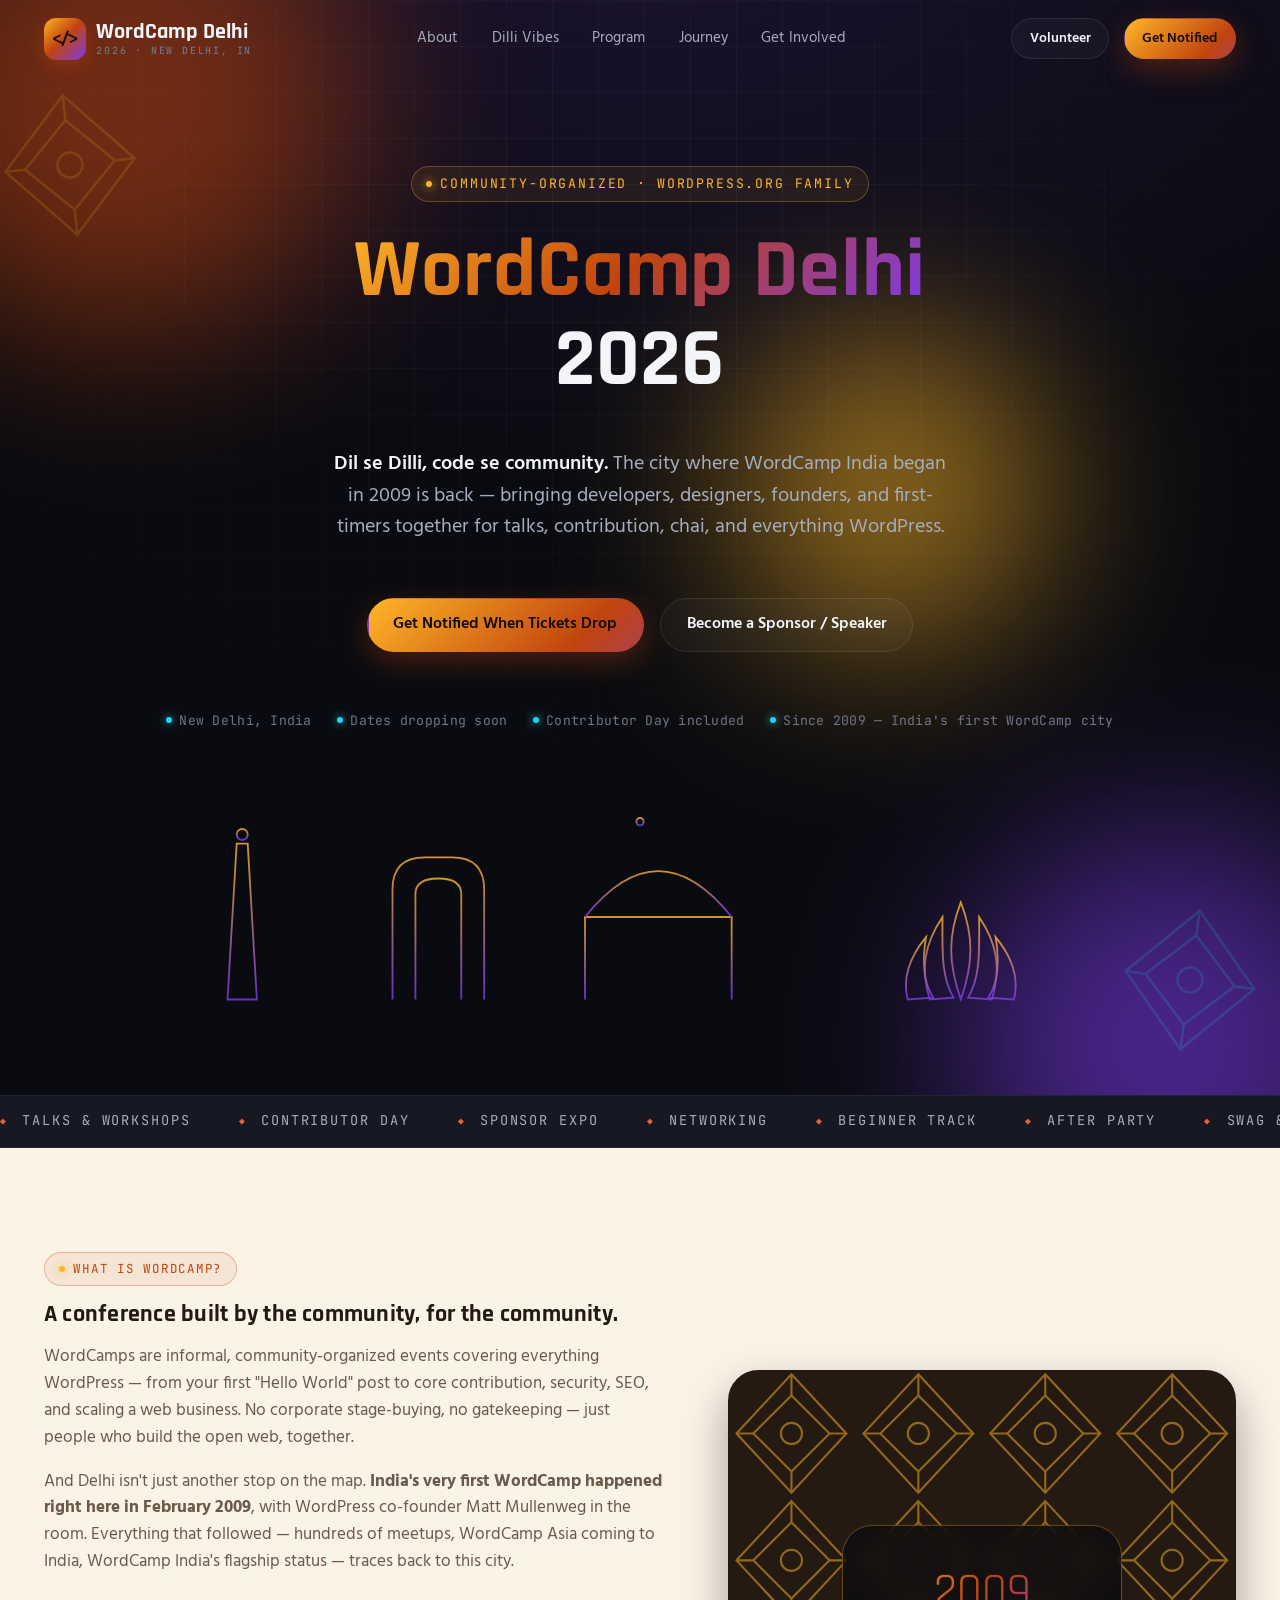
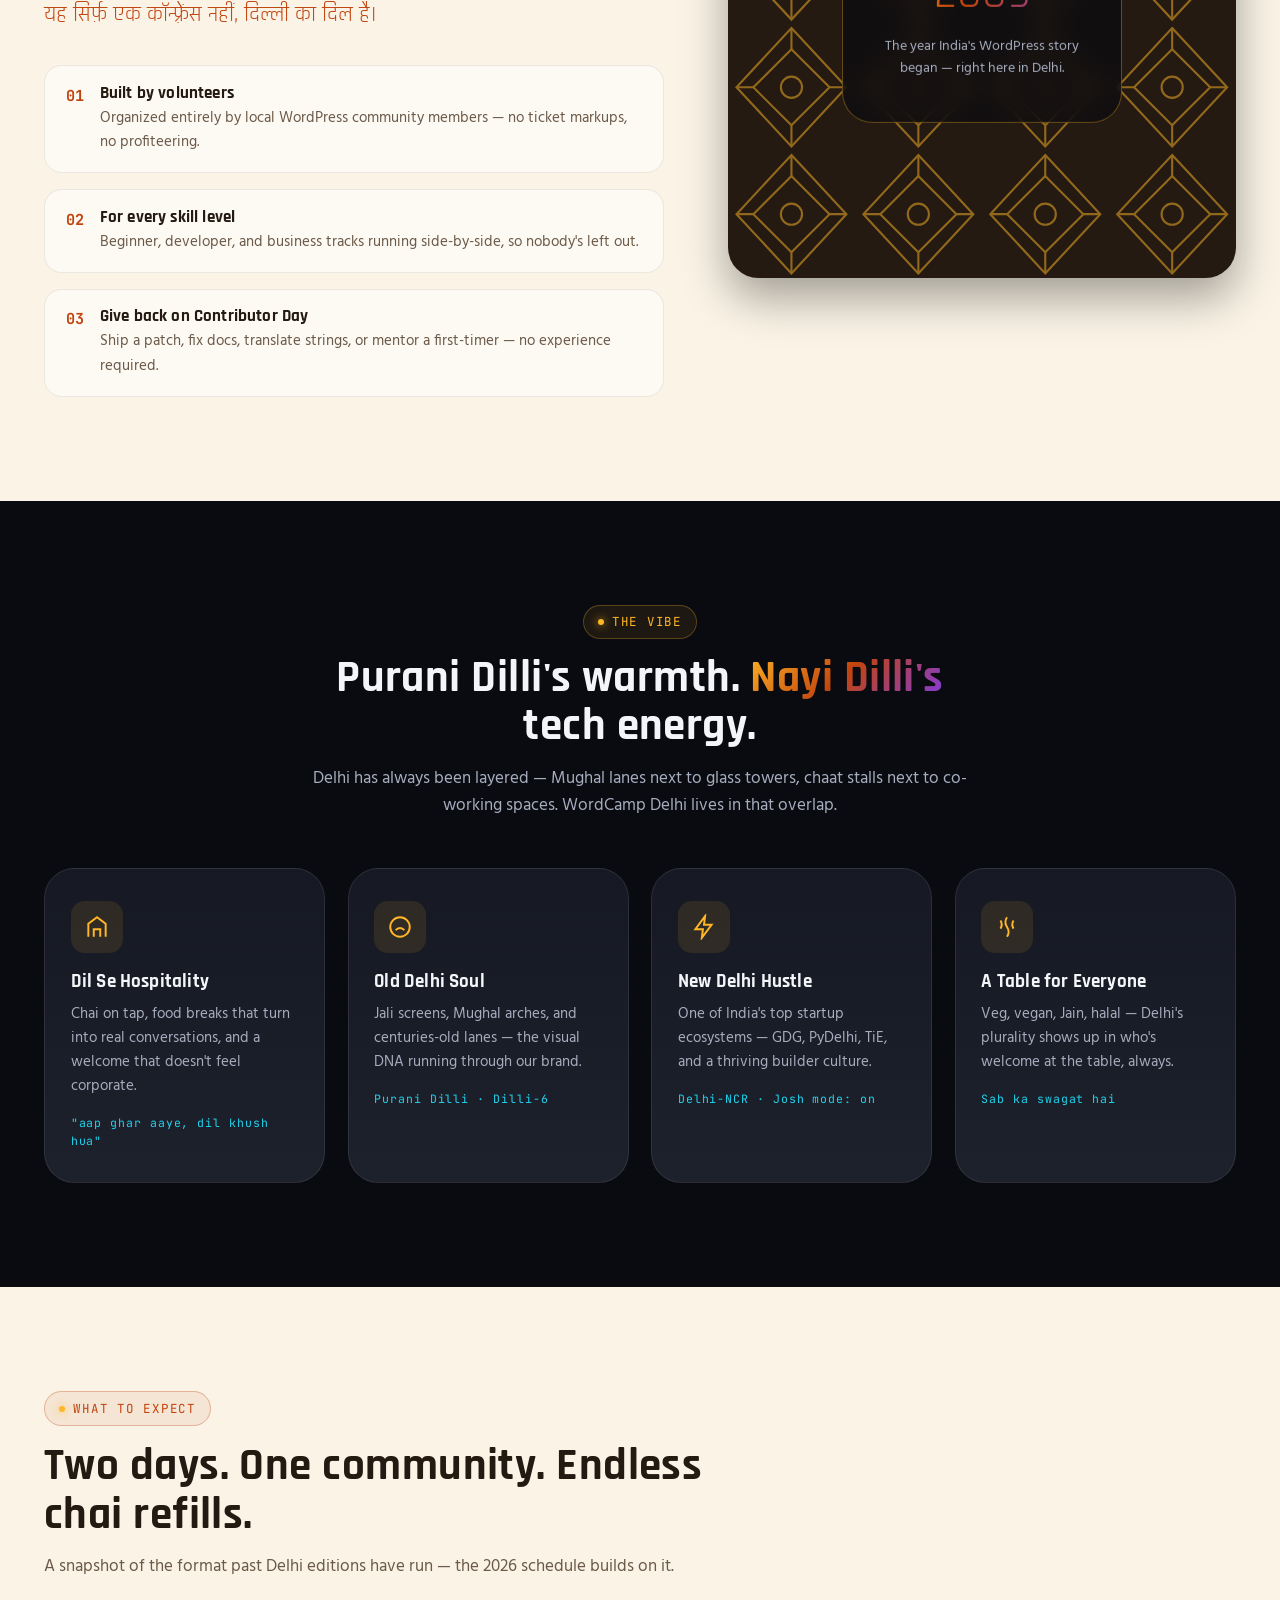
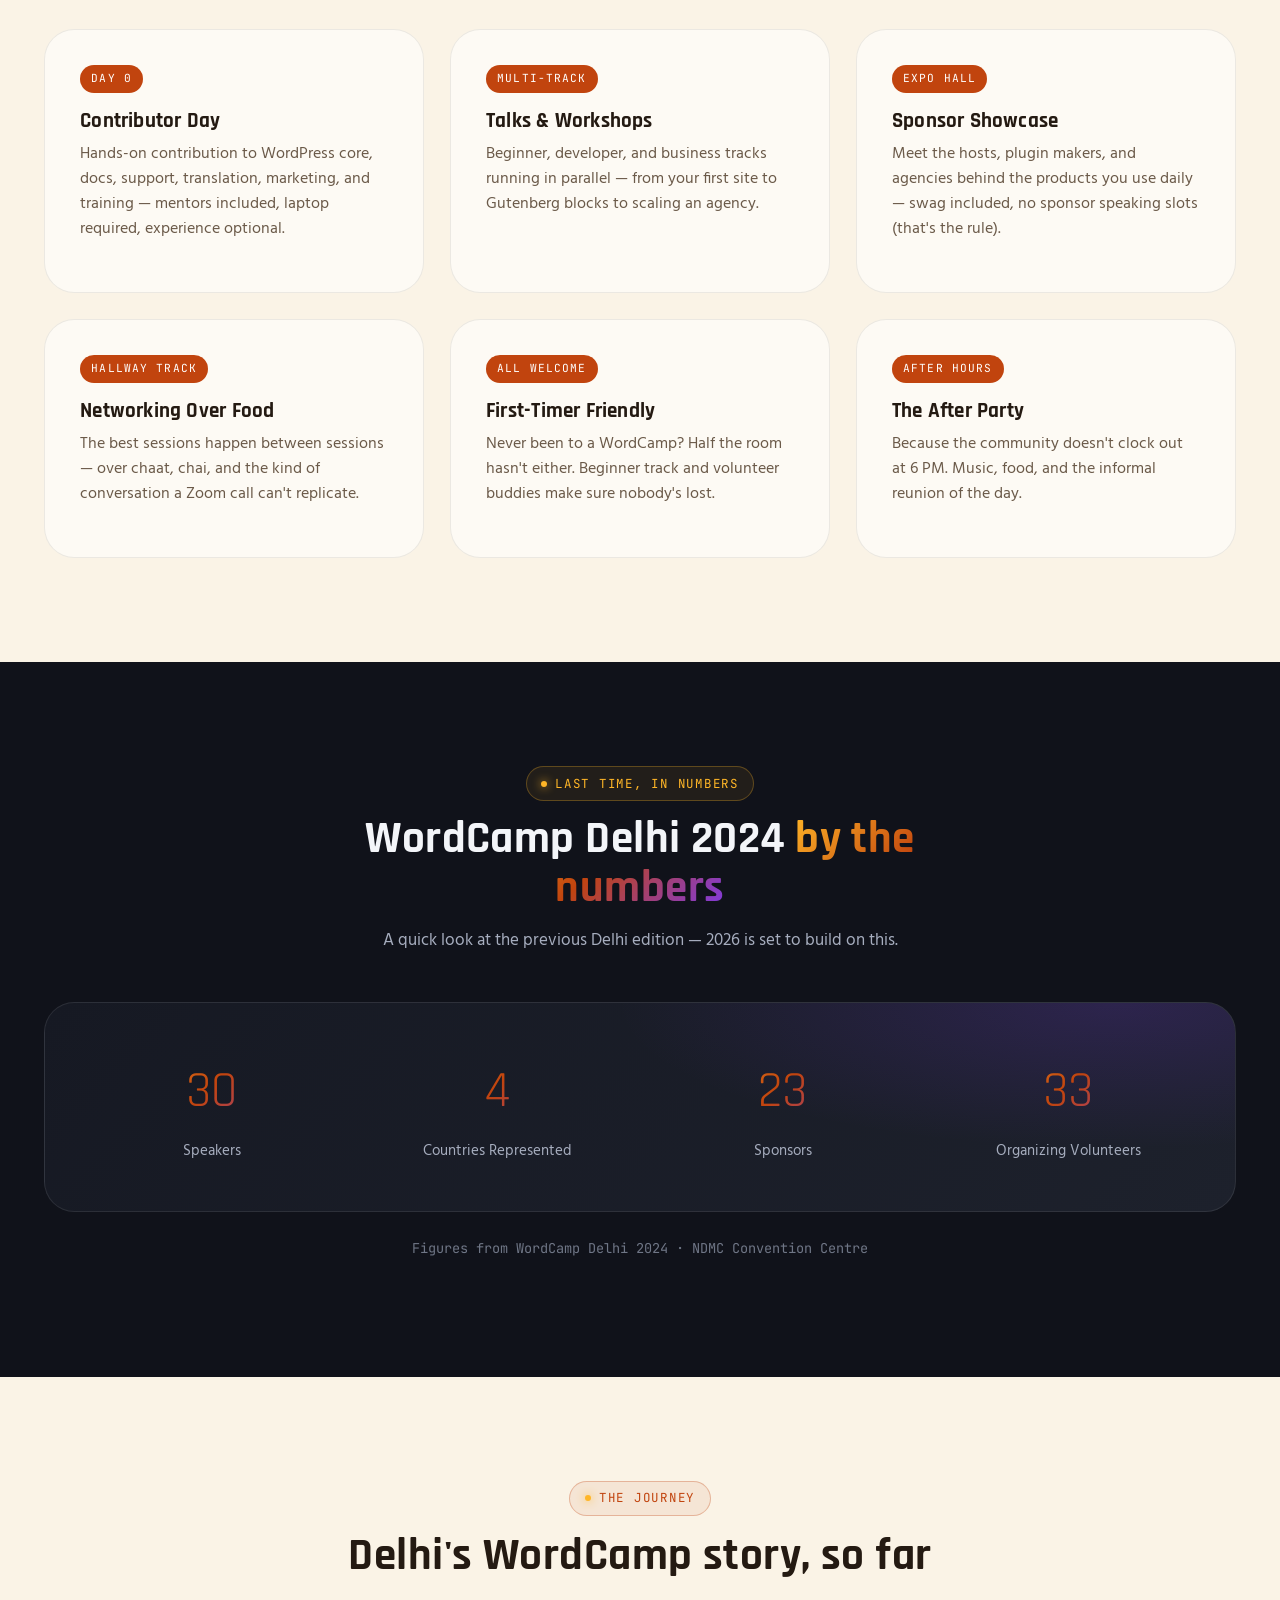
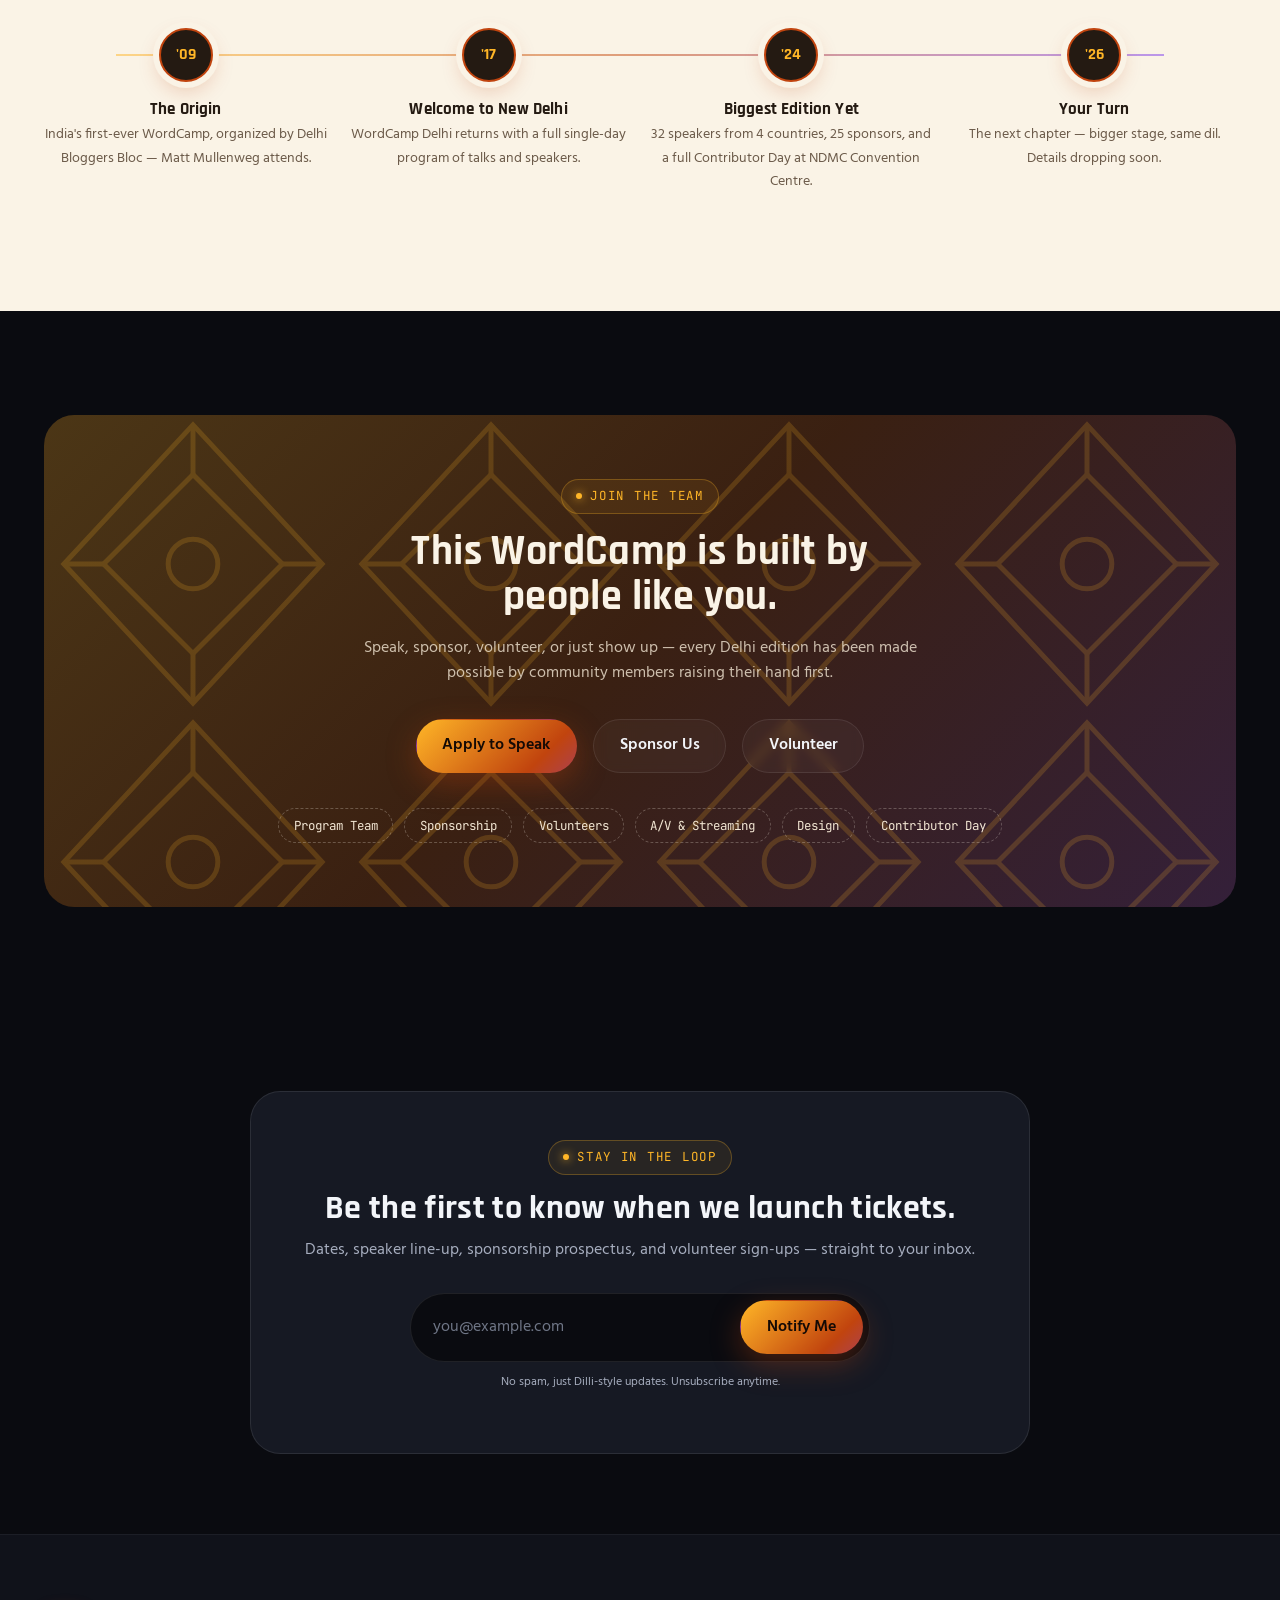
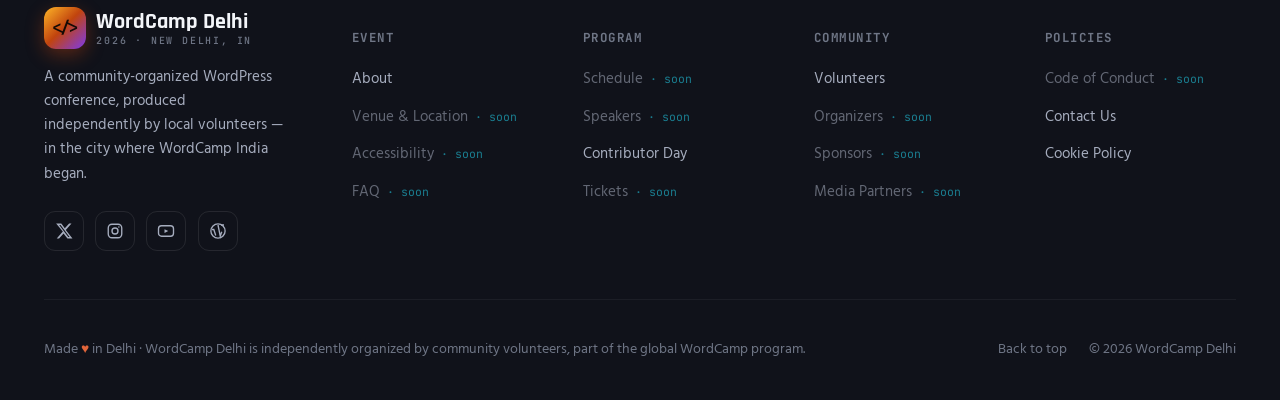
==== index.html @ ab60a404 "Add WordCamp Delhi 2026 homepage with header and footer Static HTML/CSS/JS landing page built on the" ====
<!doctype html>
<html lang="en">
<head>
<meta charset="UTF-8" />
<meta name="viewport" content="width=device-width, initial-scale=1.0" />
<title>WordCamp Delhi 2026 — Where Dilli Meets WordPress</title>
<meta name="description" content="WordCamp Delhi 2026 — a community-organized WordPress conference in the city that started it all for India, back in 2009. Talks, Contributor Day, sponsor expo, and pure Dilli hospitality." />
<meta name="theme-color" content="#0a0b10" />

<!-- Favicon: simple inline mark, no external file needed -->
<link rel="icon" href="data:image/svg+xml,%3Csvg xmlns='http://www.w3.org/2000/svg' viewBox='0 0 64 64'%3E%3Cdefs%3E%3ClinearGradient id='g' x1='0' y1='0' x2='1' y2='1'%3E%3Cstop offset='0' stop-color='%23ffb627'/%3E%3Cstop offset='.5' stop-color='%23c1440e'/%3E%3Cstop offset='1' stop-color='%237c3aed'/%3E%3C/linearGradient%3E%3C/defs%3E%3Crect width='64' height='64' rx='16' fill='%230a0b10'/%3E%3Ctext x='32' y='42' font-family='monospace' font-size='28' font-weight='700' text-anchor='middle' fill='url(%23g)'%3E%3C/%3E%3C/text%3E%3C/svg%3E" />

<!-- Google Fonts stand-ins: see assets/css/style.css header comment for how
     to swap in the licensed Epic Pro / Gudlak files when available. -->
<link rel="preconnect" href="https://fonts.googleapis.com" />
<link rel="preconnect" href="https://fonts.gstatic.com" crossorigin />
<link href="https://fonts.googleapis.com/css2?family=Rajdhani:wght@500;600;700&family=Hind:wght@400;500;600;700&family=JetBrains+Mono:wght@400;500;600;700&display=swap" rel="stylesheet" />

<link rel="stylesheet" href="assets/css/style.css" />
</head>
<body>

<!-- ================= Reusable SVG symbols (jali lattice motif) ================= -->
<svg width="0" height="0" style="position:absolute" aria-hidden="true">
  <defs>
    <symbol id="jali-motif" viewBox="0 0 120 120">
      <g fill="none" stroke="currentColor" stroke-width="2">
        <path d="M60 4 L112 60 L60 116 L8 60 Z" />
        <path d="M60 24 L96 60 L60 96 L24 60 Z" />
        <circle cx="60" cy="60" r="10" />
        <path d="M60 4 V24 M60 96 V116 M8 60 H24 M96 60 H112" />
      </g>
    </symbol>
  </defs>
</svg>

<!-- =============================== HEADER =============================== -->
<header class="site-header" id="siteHeader">
  <div class="container">
    <a href="#home" class="brand">
      <span class="mark">&lt;/&gt;</span>
      <span class="word">WordCamp Delhi<small>2026 · NEW DELHI, IN</small></span>
    </a>

    <nav class="main-nav" aria-label="Primary">
      <a href="#about">About</a>
      <a href="#vibes">Dilli Vibes</a>
      <a href="#highlights">Program</a>
      <a href="#journey">Journey</a>
      <a href="#join">Get Involved</a>
    </nav>

    <div class="header-actions">
      <a href="#join" class="btn btn-ghost btn-sm">Volunteer</a>
      <a href="#newsletter" class="btn btn-primary btn-sm">Get Notified</a>
      <button class="nav-toggle" id="navToggle" aria-label="Toggle menu" aria-expanded="false">
        <span></span><span></span><span></span>
      </button>
    </div>
  </div>
</header>

<!-- ============================ MOBILE NAV OVERLAY ======================== -->
<div class="mobile-nav" id="mobileNav">
  <a href="#about">About</a>
  <a href="#vibes">Dilli Vibes</a>
  <a href="#highlights">Program</a>
  <a href="#journey">Journey</a>
  <a href="#join">Get Involved</a>
  <a href="#newsletter" class="btn btn-primary">Get Notified</a>
</div>

<main>
  <!-- ================================ HERO ================================= -->
  <section class="hero" id="home">
    <div class="hero-bg">
      <span class="blob blob-1"></span>
      <span class="blob blob-2"></span>
      <span class="blob blob-3"></span>
    </div>
    <div class="hero-grid"></div>
    <svg class="hero-jali left"><use href="#jali-motif" /></svg>
    <svg class="hero-jali right"><use href="#jali-motif" /></svg>

    <div class="container hero-inner">
      <span class="eyebrow" data-reveal>Community-Organized · WordPress.org Family</span>

      <h1 data-reveal data-reveal-delay="1">
        <span class="text-gradient">WordCamp Delhi</span>
        <span class="line2">2026</span>
      </h1>

      <p class="hero-sub" data-reveal data-reveal-delay="2">
        <strong>Dil se Dilli, code se community.</strong> The city where WordCamp India began in 2009
        is back — bringing developers, designers, founders, and first-timers together for talks,
        contribution, chai, and everything WordPress.
      </p>

      <div class="hero-actions" data-reveal data-reveal-delay="3">
        <a href="#newsletter" class="btn btn-primary">Get Notified When Tickets Drop</a>
        <a href="#join" class="btn btn-ghost">Become a Sponsor / Speaker</a>
      </div>

      <div class="hero-meta" data-reveal data-reveal-delay="4">
        <span><i class="dot"></i> New Delhi, India</span>
        <span><i class="dot"></i> Dates dropping soon</span>
        <span><i class="dot"></i> Contributor Day included</span>
        <span><i class="dot"></i> Since 2009 — India's first WordCamp city</span>
      </div>

      <!-- Stylised Delhi skyline: Qutub Minar, India Gate, a central dome, Lotus Temple -->
      <svg class="skyline" viewBox="0 0 1200 220" fill="none" xmlns="http://www.w3.org/2000/svg" aria-hidden="true">
        <defs>
          <linearGradient id="skylineFade" x1="0" y1="0" x2="0" y2="1">
            <stop offset="0" stop-color="#ffb627" stop-opacity="0.9" />
            <stop offset="1" stop-color="#7c3aed" stop-opacity="0.9" />
          </linearGradient>
        </defs>
        <!-- ground line -->
        <line x1="0" y1="210" x2="1200" y2="210" stroke="url(#skylineFade)" stroke-opacity="0.25" stroke-width="1" />

        <!-- Qutub Minar (tapered tower) -->
        <g stroke="url(#skylineFade)" stroke-width="2" fill="none">
          <path d="M150 210 L160 40 L172 40 L182 210 Z" />
          <line x1="153" y1="170" x2="179" y2="170" />
          <line x1="155" y1="130" x2="177" y2="130" />
          <line x1="157" y1="90" x2="175" y2="90" />
          <circle cx="166" cy="30" r="6" />
        </g>

        <!-- India Gate style arch -->
        <g stroke="url(#skylineFade)" stroke-width="2" fill="none">
          <path d="M330 210 V90 Q330 55 365 55 H395 Q430 55 430 90 V210" />
          <path d="M355 210 V95 Q355 78 380 78 Q405 78 405 95 V210" />
          <line x1="330" y1="70" x2="430" y2="70" />
        </g>

        <!-- Central dome (Rashtrapati Bhavan-esque) -->
        <g stroke="url(#skylineFade)" stroke-width="2" fill="none">
          <path d="M540 210 V120 H700 V210" />
          <path d="M540 120 Q620 20 700 120" />
          <line x1="600" y1="45" x2="600" y2="20" />
          <circle cx="600" cy="16" r="4" />
          <line x1="540" y1="150" x2="700" y2="150" />
        </g>

        <!-- Lotus Temple (petal cluster) -->
        <g stroke="url(#skylineFade)" stroke-width="2" fill="none" transform="translate(950,150)">
          <path d="M0 60 C -14 20 -14 -10 0 -46 C 14 -10 14 20 0 60 Z" />
          <path d="M-34 60 C -44 26 -40 0 -20 -30 C -20 4 -22 34 -8 58 Z" />
          <path d="M34 60 C 44 26 40 0 20 -30 C 20 4 22 34 8 58 Z" />
          <path d="M-58 60 C -64 36 -56 14 -38 -8 C -42 16 -42 40 -30 58 Z" />
          <path d="M58 60 C 64 36 56 14 38 -8 C 42 16 42 40 30 58 Z" />
          <line x1="-70" y1="60" x2="70" y2="60" />
        </g>
      </svg>
    </div>
  </section>

  <!-- ============================= MARQUEE STRIP ============================ -->
  <div class="marquee-strip" aria-hidden="true">
    <div class="marquee-track">
      <span>Talks &amp; Workshops</span><span>Contributor Day</span><span>Sponsor Expo</span><span>Networking</span>
      <span>Beginner Track</span><span>After Party</span><span>Swag &amp; Chai</span><span>Gutenberg Deep-Dives</span>
      <span>Talks &amp; Workshops</span><span>Contributor Day</span><span>Sponsor Expo</span><span>Networking</span>
      <span>Beginner Track</span><span>After Party</span><span>Swag &amp; Chai</span><span>Gutenberg Deep-Dives</span>
    </div>
  </div>

  <!-- ================================ ABOUT ================================= -->
  <section class="on-cream" id="about">
    <div class="container about-grid">
      <div class="about-copy" data-reveal>
        <span class="eyebrow" style="color:#c1440e;border-color:rgba(193,68,14,.3);background:rgba(193,68,14,.08)">What is WordCamp?</span>
        <h2 style="margin-top:1rem">A conference built by the community, for the community.</h2>
        <p>WordCamps are informal, community-organized events covering everything WordPress —
          from your first "Hello World" post to core contribution, security, SEO, and scaling a
          web business. No corporate stage-buying, no gatekeeping — just people who build the
          open web, together.</p>
        <p>And Delhi isn't just another stop on the map. <strong>India's very first WordCamp
          happened right here in February 2009</strong>, with WordPress co-founder Matt Mullenweg
          in the room. Everything that followed — hundreds of meetups, WordCamp Asia coming to
          India, WordCamp India's flagship status — traces back to this city.</p>
        <p class="tagline-hi">यह सिर्फ़ एक कॉन्फ़्रेंस नहीं, दिल्ली का दिल है।</p>

        <div class="about-points">
          <div class="about-point">
            <span class="num">01</span>
            <div><h4>Built by volunteers</h4><p>Organized entirely by local WordPress community members — no ticket markups, no profiteering.</p></div>
          </div>
          <div class="about-point">
            <span class="num">02</span>
            <div><h4>For every skill level</h4><p>Beginner, developer, and business tracks running side-by-side, so nobody's left out.</p></div>
          </div>
          <div class="about-point">
            <span class="num">03</span>
            <div><h4>Give back on Contributor Day</h4><p>Ship a patch, fix docs, translate strings, or mentor a first-timer — no experience required.</p></div>
          </div>
        </div>
      </div>

      <div class="about-visual" data-reveal data-reveal-delay="2">
        <svg class="jali-pattern" viewBox="0 0 480 480" preserveAspectRatio="xMidYMid slice">
          <use href="#jali-motif" x="0" y="0" width="120" height="120" />
          <use href="#jali-motif" x="120" y="0" width="120" height="120" />
          <use href="#jali-motif" x="240" y="0" width="120" height="120" />
          <use href="#jali-motif" x="360" y="0" width="120" height="120" />
          <use href="#jali-motif" x="0" y="120" width="120" height="120" />
          <use href="#jali-motif" x="120" y="120" width="120" height="120" />
          <use href="#jali-motif" x="240" y="120" width="120" height="120" />
          <use href="#jali-motif" x="360" y="120" width="120" height="120" />
          <use href="#jali-motif" x="0" y="240" width="120" height="120" />
          <use href="#jali-motif" x="120" y="240" width="120" height="120" />
          <use href="#jali-motif" x="240" y="240" width="120" height="120" />
          <use href="#jali-motif" x="360" y="240" width="120" height="120" />
          <use href="#jali-motif" x="0" y="360" width="120" height="120" />
          <use href="#jali-motif" x="120" y="360" width="120" height="120" />
          <use href="#jali-motif" x="240" y="360" width="120" height="120" />
          <use href="#jali-motif" x="360" y="360" width="120" height="120" />
        </svg>
        <div class="badge-float">
          <div class="yr">2009</div>
          <p>The year India's WordPress story began — right here in Delhi.</p>
        </div>
      </div>
    </div>
  </section>

  <!-- =========================== DELHI VIBES SECTION ========================= -->
  <section id="vibes">
    <div class="container">
      <div class="section-head center" data-reveal>
        <span class="eyebrow">The Vibe</span>
        <h2>Purani Dilli's warmth. <span class="text-gradient">Nayi Dilli's</span> tech energy.</h2>
        <p>Delhi has always been layered — Mughal lanes next to glass towers, chaat stalls next to
          co-working spaces. WordCamp Delhi lives in that overlap.</p>
      </div>

      <div class="vibes-grid">
        <div class="vibe-card" data-reveal>
          <div class="vibe-icon">
            <svg width="26" height="26" viewBox="0 0 24 24" fill="none" stroke="currentColor" stroke-width="1.8"><path d="M4 21V9l8-6 8 6v12" /><path d="M9 21v-7h6v7" /></svg>
          </div>
          <h3>Dil Se Hospitality</h3>
          <p>Chai on tap, food breaks that turn into real conversations, and a welcome that doesn't feel corporate.</p>
          <span class="hi">"aap ghar aaye, dil khush hua"</span>
        </div>
        <div class="vibe-card" data-reveal data-reveal-delay="1">
          <div class="vibe-icon">
            <svg width="26" height="26" viewBox="0 0 24 24" fill="none" stroke="currentColor" stroke-width="1.8"><circle cx="12" cy="12" r="9" /><path d="M8 15s1.5-2 4-2 4 2 4 2M9 9h.01M15 9h.01" /></svg>
          </div>
          <h3>Old Delhi Soul</h3>
          <p>Jali screens, Mughal arches, and centuries-old lanes — the visual DNA running through our brand.</p>
          <span class="hi">Purani Dilli · Dilli-6</span>
        </div>
        <div class="vibe-card" data-reveal data-reveal-delay="2">
          <div class="vibe-icon">
            <svg width="26" height="26" viewBox="0 0 24 24" fill="none" stroke="currentColor" stroke-width="1.8"><path d="M13 2 4 14h7l-1 8 9-12h-7l1-8Z" /></svg>
          </div>
          <h3>New Delhi Hustle</h3>
          <p>One of India's top startup ecosystems — GDG, PyDelhi, TiE, and a thriving builder culture.</p>
          <span class="hi">Delhi-NCR · Josh mode: on</span>
        </div>
        <div class="vibe-card" data-reveal data-reveal-delay="3">
          <div class="vibe-icon">
            <svg width="26" height="26" viewBox="0 0 24 24" fill="none" stroke="currentColor" stroke-width="1.8"><path d="M12 3c-2 3-2 6 0 9s2 6 0 9M6 6c1.5 2.5 1.5 5 0 7.5M18 6c-1.5 2.5-1.5 5 0 7.5" /></svg>
          </div>
          <h3>A Table for Everyone</h3>
          <p>Veg, vegan, Jain, halal — Delhi's plurality shows up in who's welcome at the table, always.</p>
          <span class="hi">Sab ka swagat hai</span>
        </div>
      </div>
    </div>
  </section>

  <!-- ============================== PROGRAM/HIGHLIGHTS ======================== -->
  <section class="on-cream" id="highlights">
    <div class="container">
      <div class="section-head" data-reveal>
        <span class="eyebrow" style="color:#c1440e;border-color:rgba(193,68,14,.3);background:rgba(193,68,14,.08)">What to Expect</span>
        <h2 style="margin-top:1rem">Two days. One community. Endless chai refills.</h2>
        <p>A snapshot of the format past Delhi editions have run — the 2026 schedule builds on it.</p>
      </div>

      <div class="highlights-grid">
        <div class="highlight-card" data-reveal>
          <span class="tag">Day 0</span>
          <h3>Contributor Day</h3>
          <p>Hands-on contribution to WordPress core, docs, support, translation, marketing, and training — mentors included, laptop required, experience optional.</p>
        </div>
        <div class="highlight-card" data-reveal data-reveal-delay="1">
          <span class="tag">Multi-track</span>
          <h3>Talks &amp; Workshops</h3>
          <p>Beginner, developer, and business tracks running in parallel — from your first site to Gutenberg blocks to scaling an agency.</p>
        </div>
        <div class="highlight-card" data-reveal data-reveal-delay="2">
          <span class="tag">Expo Hall</span>
          <h3>Sponsor Showcase</h3>
          <p>Meet the hosts, plugin makers, and agencies behind the products you use daily — swag included, no sponsor speaking slots (that's the rule).</p>
        </div>
        <div class="highlight-card" data-reveal>
          <span class="tag">Hallway Track</span>
          <h3>Networking Over Food</h3>
          <p>The best sessions happen between sessions — over chaat, chai, and the kind of conversation a Zoom call can't replicate.</p>
        </div>
        <div class="highlight-card" data-reveal data-reveal-delay="1">
          <span class="tag">All Welcome</span>
          <h3>First-Timer Friendly</h3>
          <p>Never been to a WordCamp? Half the room hasn't either. Beginner track and volunteer buddies make sure nobody's lost.</p>
        </div>
        <div class="highlight-card" data-reveal data-reveal-delay="2">
          <span class="tag">After Hours</span>
          <h3>The After Party</h3>
          <p>Because the community doesn't clock out at 6 PM. Music, food, and the informal reunion of the day.</p>
        </div>
      </div>
    </div>
  </section>

  <!-- ================================= STATS ================================ -->
  <section class="on-surface">
    <div class="container">
      <div class="section-head center" data-reveal>
        <span class="eyebrow">Last Time, In Numbers</span>
        <h2>WordCamp Delhi 2024 <span class="text-gradient">by the numbers</span></h2>
        <p>A quick look at the previous Delhi edition — 2026 is set to build on this.</p>
      </div>

      <div class="stats-panel" data-reveal>
        <div class="stat"><div class="num" data-count="32">0</div><div class="label">Speakers</div></div>
        <div class="stat"><div class="num" data-count="4">0</div><div class="label">Countries Represented</div></div>
        <div class="stat"><div class="num" data-count="25">0</div><div class="label">Sponsors</div></div>
        <div class="stat"><div class="num" data-count="35">0</div><div class="label">Organizing Volunteers</div></div>
      </div>
      <p class="stats-note">Figures from WordCamp Delhi 2024 · NDMC Convention Centre</p>
    </div>
  </section>

  <!-- ================================ TIMELINE =============================== -->
  <section class="on-cream" id="journey">
    <div class="container">
      <div class="section-head center" data-reveal>
        <span class="eyebrow" style="color:#c1440e;border-color:rgba(193,68,14,.3);background:rgba(193,68,14,.08)">The Journey</span>
        <h2 style="margin-top:1rem">Delhi's WordCamp story, so far</h2>
      </div>

      <div class="timeline">
        <div class="timeline-item" data-reveal>
          <div class="timeline-dot">'09</div>
          <h4>The Origin</h4>
          <p>India's first-ever WordCamp, organized by Delhi Bloggers Bloc — Matt Mullenweg attends.</p>
        </div>
        <div class="timeline-item" data-reveal data-reveal-delay="1">
          <div class="timeline-dot">'17</div>
          <h4>Welcome to New Delhi</h4>
          <p>WordCamp Delhi returns with a full single-day program of talks and speakers.</p>
        </div>
        <div class="timeline-item" data-reveal data-reveal-delay="2">
          <div class="timeline-dot">'24</div>
          <h4>Biggest Edition Yet</h4>
          <p>32 speakers from 4 countries, 25 sponsors, and a full Contributor Day at NDMC Convention Centre.</p>
        </div>
        <div class="timeline-item" data-reveal data-reveal-delay="3">
          <div class="timeline-dot">'26</div>
          <h4>Your Turn</h4>
          <p>The next chapter — bigger stage, same dil. Details dropping soon.</p>
        </div>
      </div>
    </div>
  </section>

  <!-- ================================= JOIN CTA =============================== -->
  <section id="join">
    <div class="container">
      <div class="join-cta" data-reveal>
        <svg class="jali-pattern" viewBox="0 0 480 240" preserveAspectRatio="xMidYMid slice">
          <use href="#jali-motif" x="0" y="0" width="120" height="120" />
          <use href="#jali-motif" x="120" y="0" width="120" height="120" />
          <use href="#jali-motif" x="240" y="0" width="120" height="120" />
          <use href="#jali-motif" x="360" y="0" width="120" height="120" />
          <use href="#jali-motif" x="0" y="120" width="120" height="120" />
          <use href="#jali-motif" x="120" y="120" width="120" height="120" />
          <use href="#jali-motif" x="240" y="120" width="120" height="120" />
          <use href="#jali-motif" x="360" y="120" width="120" height="120" />
        </svg>
        <span class="eyebrow">Join the Team</span>
        <h2 style="margin-top:1rem">This WordCamp is built by people like you.</h2>
        <p>Speak, sponsor, volunteer, or just show up — every Delhi edition has been made possible
          by community members raising their hand first.</p>
        <div class="join-actions">
          <a href="#newsletter" class="btn btn-primary">Apply to Speak</a>
          <a href="#newsletter" class="btn btn-ghost">Sponsor Us</a>
          <a href="#newsletter" class="btn btn-ghost">Volunteer</a>
        </div>
        <div class="join-roles">
          <span>Program Team</span><span>Sponsorship</span><span>Volunteers</span><span>A/V &amp; Streaming</span><span>Design</span><span>Contributor Day</span>
        </div>
      </div>
    </div>
  </section>

  <!-- =============================== NEWSLETTER ================================ -->
  <section class="newsletter" id="newsletter">
    <div class="container">
      <div class="newsletter-box" data-reveal>
        <span class="eyebrow">Stay in the Loop</span>
        <h2 style="margin-top:1rem">Be the first to know when we launch tickets.</h2>
        <p>Dates, speaker line-up, sponsorship prospectus, and volunteer sign-ups — straight to your inbox.</p>
        <form class="newsletter-form" onsubmit="return false;">
          <input type="email" placeholder="you@example.com" required aria-label="Email address" />
          <button type="submit" class="btn btn-primary">Notify Me</button>
        </form>
        <p class="form-note">No spam, just Dilli-style updates. Unsubscribe anytime.</p>
      </div>
    </div>
  </section>
</main>

<!-- ================================ FOOTER =============================== -->
<footer class="site-footer">
  <div class="container">
    <div class="footer-top">
      <div class="footer-brand">
        <a href="#home" class="brand">
          <span class="mark">&lt;/&gt;</span>
          <span class="word">WordCamp Delhi<small>2026 · NEW DELHI, IN</small></span>
        </a>
        <p>A community-organized WordPress conference, produced independently by local volunteers — in the city where WordCamp India began.</p>
        <div class="footer-social" aria-label="Social links">
          <a href="#" aria-label="X / Twitter"><svg width="18" height="18" viewBox="0 0 24 24" fill="currentColor"><path d="M18.9 2H22l-7.6 8.7L23.3 22H16.6l-5.2-6.8L5.4 22H2.3l8.1-9.3L1.5 2h6.9l4.7 6.2L18.9 2Zm-1.2 18h1.7L7.4 3.9H5.6L17.7 20Z"/></svg></a>
          <a href="#" aria-label="Instagram"><svg width="18" height="18" viewBox="0 0 24 24" fill="none" stroke="currentColor" stroke-width="1.8"><rect x="3" y="3" width="18" height="18" rx="5" /><circle cx="12" cy="12" r="4" /><circle cx="17.2" cy="6.8" r="1" fill="currentColor" stroke="none" /></svg></a>
          <a href="#" aria-label="YouTube"><svg width="18" height="18" viewBox="0 0 24 24" fill="none" stroke="currentColor" stroke-width="1.8"><rect x="2" y="5" width="20" height="14" rx="4" /><path d="M10 9.5v5l5-2.5-5-2.5Z" fill="currentColor" stroke="none" /></svg></a>
          <a href="#" aria-label="WordPress.org profile"><svg width="18" height="18" viewBox="0 0 24 24" fill="none" stroke="currentColor" stroke-width="1.8"><circle cx="12" cy="12" r="9.5" /><path d="M4 10h2.4l2.6 8M12 4l3 15 2-6M16 4h4" /></svg></a>
        </div>
      </div>

      <div class="footer-col">
        <h5>Event</h5>
        <ul>
          <li><a href="#about">About</a></li>
          <li><a href="#" class="soon">Venue &amp; Location</a></li>
          <li><a href="#" class="soon">Accessibility</a></li>
          <li><a href="#" class="soon">FAQ</a></li>
        </ul>
      </div>

      <div class="footer-col">
        <h5>Program</h5>
        <ul>
          <li><a href="#" class="soon">Schedule</a></li>
          <li><a href="#" class="soon">Speakers</a></li>
          <li><a href="#highlights">Contributor Day</a></li>
          <li><a href="#" class="soon">Tickets</a></li>
        </ul>
      </div>

      <div class="footer-col">
        <h5>Community</h5>
        <ul>
          <li><a href="#join">Volunteers</a></li>
          <li><a href="#" class="soon">Organizers</a></li>
          <li><a href="#" class="soon">Sponsors</a></li>
          <li><a href="#" class="soon">Media Partners</a></li>
        </ul>
      </div>

      <div class="footer-col">
        <h5>Policies</h5>
        <ul>
          <li><a href="#" class="soon">Code of Conduct</a></li>
          <li><a href="#newsletter">Contact Us</a></li>
          <li><a href="https://wordpress.org/about/privacy/cookies/" target="_blank" rel="noopener">Cookie Policy</a></li>
        </ul>
      </div>
    </div>

    <div class="footer-bottom">
      <p>Made <span class="heart">♥</span> in Delhi · WordCamp Delhi is independently organized by community volunteers, part of the global WordCamp program.</p>
      <div class="footer-bottom-links">
        <a href="#home">Back to top</a>
        <span>© 2026 WordCamp Delhi</span>
      </div>
    </div>
  </div>
</footer>

<button class="back-to-top" id="backToTop" aria-label="Back to top">
  <svg width="18" height="18" viewBox="0 0 24 24" fill="none" stroke="currentColor" stroke-width="2"><path d="M12 19V5M5 12l7-7 7 7" /></svg>
</button>

<script src="assets/js/main.js"></script>
</body>
</html>
---- assets/css/style.css ----
/* ==========================================================================
   WordCamp Delhi 2026 — Design System & Homepage Styles
   Brand idea: "Sunset over the Red Fort meets the Gutenberg grid."
   Warm heritage tones (terracotta / marigold) fused with a dark,
   circuit-board techy base and jali (lattice) motifs.
   ========================================================================== */

/* -------------------------------- Fonts --------------------------------
   Stand-ins for licensed marketplace fonts (Hinato / Epic Pro / Gudlak),
   which have no public CDN. Swap the @font-face blocks below with the
   real files and these variables cascade everywhere automatically.
   -------------------------------------------------------------------- */

/* If you own the licensed files, uncomment and point to them instead: */
/*
@font-face {
  font-family: 'Epic Pro';
  src: url('../fonts/EpicPro.woff2') format('woff2');
  font-weight: 400 800;
  font-display: swap;
}
@font-face {
  font-family: 'Gudlak';
  src: url('../fonts/Gudlak.woff2') format('woff2');
  font-weight: 300 800;
  font-display: swap;
}
*/

:root {
  /* ---- Typography ---- */
  --font-heading: 'Epic Pro', 'Rajdhani', 'Segoe UI', sans-serif;
  --font-body: 'Gudlak', 'Hind', 'Segoe UI', sans-serif;
  --font-mono: 'JetBrains Mono', 'Courier New', monospace;

  /* ---- Surfaces ---- */
  --bg: #0a0b10;
  --bg-soft: #10121a;
  --surface: #161923;
  --surface-2: #1d212c;
  --border: rgba(255, 255, 255, 0.09);
  --border-soft: rgba(255, 255, 255, 0.05);

  /* ---- Text ---- */
  --text: #f3f5f9;
  --text-dim: #a6adbe;
  --text-faint: #6f7686;

  /* ---- Warm section (cream / heritage paper) ---- */
  --cream: #faf3e6;
  --cream-2: #f2e6d3;
  --ink: #241a12;
  --ink-dim: #6b5a49;

  /* ---- Brand hues ---- */
  --marigold: #ffb627;
  --marigold-2: #ff8f3c;
  --terracotta: #c1440e;
  --terracotta-2: #e2653a;
  --violet: #7c3aed;
  --violet-2: #a78bfa;
  --cyan: #22d3ee;

  --grad-brand: linear-gradient(135deg, var(--marigold) 0%, var(--terracotta) 48%, var(--violet) 100%);
  --grad-brand-soft: linear-gradient(135deg, rgba(255, 182, 39, 0.18), rgba(193, 68, 14, 0.14) 48%, rgba(124, 58, 237, 0.18));
  --grad-cyan: linear-gradient(135deg, var(--cyan), var(--violet-2));

  --shadow-glow: 0 0 60px rgba(124, 58, 237, 0.25);
  --shadow-warm-glow: 0 0 60px rgba(255, 143, 60, 0.25);
  --shadow-card: 0 20px 45px rgba(0, 0, 0, 0.35);

  --radius-sm: 0.6rem;
  --radius-md: 1.1rem;
  --radius-lg: 1.9rem;
  --radius-full: 999px;

  --container: 1240px;
  --header-h: 78px;

  --ease: cubic-bezier(0.16, 1, 0.3, 1);
}

/* ------------------------------- Reset ------------------------------- */
*, *::before, *::after { box-sizing: border-box; }
html { scroll-behavior: smooth; }

body {
  margin: 0;
  background: var(--bg);
  color: var(--text);
  font-family: var(--font-body);
  font-size: 16px;
  line-height: 1.6;
  -webkit-font-smoothing: antialiased;
  overflow-x: hidden;
}

img, svg { display: block; max-width: 100%; }
a { color: inherit; text-decoration: none; }
ul { list-style: none; margin: 0; padding: 0; }
button { font: inherit; cursor: pointer; }

::selection { background: var(--terracotta); color: #fff; }

::-webkit-scrollbar { width: 10px; }
::-webkit-scrollbar-track { background: var(--bg); }
::-webkit-scrollbar-thumb { background: var(--surface-2); border-radius: 999px; border: 2px solid var(--bg); }
::-webkit-scrollbar-thumb:hover { background: var(--terracotta); }

h1, h2, h3, h4 {
  font-family: var(--font-heading);
  font-weight: 700;
  letter-spacing: 0.01em;
  margin: 0;
  line-height: 1.08;
}

.container {
  width: 100%;
  max-width: var(--container);
  margin-inline: auto;
  padding-inline: 1.5rem;
}

.eyebrow {
  display: inline-flex;
  align-items: center;
  gap: 0.5rem;
  font-family: var(--font-mono);
  font-size: 0.78rem;
  letter-spacing: 0.14em;
  text-transform: uppercase;
  color: var(--marigold);
  background: rgba(255, 182, 39, 0.08);
  border: 1px solid rgba(255, 182, 39, 0.28);
  padding: 0.4rem 0.9rem;
  border-radius: var(--radius-full);
}
.eyebrow::before { content: ''; width: 6px; height: 6px; border-radius: 50%; background: var(--marigold); box-shadow: 0 0 10px var(--marigold); }

.section-head { max-width: 680px; margin-bottom: 3rem; }
.section-head.center { margin-inline: auto; text-align: center; }
.section-head h2 { font-size: clamp(2rem, 4vw, 2.8rem); margin-top: 0.9rem; }
.section-head p { color: var(--text-dim); font-size: 1.08rem; margin-top: 0.9rem; }
.on-cream .section-head p { color: var(--ink-dim); }

.text-gradient {
  background: var(--grad-brand);
  -webkit-background-clip: text;
  background-clip: text;
  color: transparent;
}

/* Reveal-on-scroll */
[data-reveal] { opacity: 0; transform: translateY(28px); transition: opacity 0.8s var(--ease), transform 0.8s var(--ease); }
[data-reveal].is-visible { opacity: 1; transform: translateY(0); }
[data-reveal-delay="1"] { transition-delay: 0.1s; }
[data-reveal-delay="2"] { transition-delay: 0.2s; }
[data-reveal-delay="3"] { transition-delay: 0.3s; }
[data-reveal-delay="4"] { transition-delay: 0.4s; }

/* Buttons */
.btn {
  display: inline-flex;
  align-items: center;
  justify-content: center;
  gap: 0.5rem;
  padding: 0.85rem 1.6rem;
  border-radius: var(--radius-full);
  font-weight: 600;
  font-size: 0.98rem;
  border: 1px solid transparent;
  transition: transform 0.35s var(--ease), box-shadow 0.35s var(--ease), background 0.35s var(--ease), color 0.35s var(--ease);
  white-space: nowrap;
}
.btn:active { transform: scale(0.97); }

.btn-primary {
  background: var(--grad-brand);
  background-size: 160% 160%;
  color: #140a05;
  box-shadow: 0 10px 30px rgba(193, 68, 14, 0.35);
}
.btn-primary:hover { background-position: 100% 0; box-shadow: 0 14px 38px rgba(124, 58, 237, 0.45); transform: translateY(-2px); }

.btn-ghost {
  background: rgba(255, 255, 255, 0.03);
  border-color: var(--border);
  color: var(--text);
  backdrop-filter: blur(6px);
}
.btn-ghost:hover { border-color: var(--cyan); color: var(--cyan); transform: translateY(-2px); }

.btn-dark {
  background: var(--ink);
  color: var(--cream);
}
.btn-dark:hover { background: var(--terracotta); color: #fff; transform: translateY(-2px); }

.btn-sm { padding: 0.55rem 1.1rem; font-size: 0.85rem; }

/* ============================== HEADER =============================== */
.site-header {
  position: fixed;
  inset-block-start: 0;
  inset-inline: 0;
  z-index: 100;
  height: var(--header-h);
  display: flex;
  align-items: center;
  border-bottom: 1px solid transparent;
  transition: background 0.4s ease, border-color 0.4s ease, backdrop-filter 0.4s ease;
}
.site-header.is-scrolled {
  background: rgba(10, 11, 16, 0.78);
  backdrop-filter: blur(16px) saturate(140%);
  border-bottom-color: var(--border-soft);
}

.site-header .container { display: flex; align-items: center; justify-content: space-between; gap: 1rem; }

.brand { display: flex; align-items: center; gap: 0.65rem; font-family: var(--font-heading); font-size: 1.35rem; font-weight: 700; }
.brand .mark {
  display: inline-flex;
  align-items: center;
  justify-content: center;
  width: 42px; height: 42px;
  border-radius: 12px;
  background: var(--grad-brand);
  color: #140a05;
  font-family: var(--font-mono);
  font-weight: 700;
  font-size: 1rem;
  box-shadow: 0 6px 18px rgba(193, 68, 14, 0.4);
  position: relative;
  overflow: hidden;
}
.brand .mark::after {
  content: '';
  position: absolute; inset: 0;
  background: linear-gradient(120deg, transparent 30%, rgba(255,255,255,.55), transparent 70%);
  transform: translateX(-120%);
  animation: shine 5s ease-in-out infinite;
}
@keyframes shine { 0%,60%{transform:translateX(-120%);} 80%{transform:translateX(120%);} 100%{transform:translateX(120%);} }

.brand .word { display: flex; flex-direction: column; line-height: 1; }
.brand .word small { font-family: var(--font-mono); font-size: 0.62rem; letter-spacing: 0.18em; color: var(--text-faint); font-weight: 500; margin-top: 3px; }

.main-nav { display: flex; align-items: center; gap: 2.1rem; }
.main-nav a {
  position: relative;
  font-size: 0.96rem;
  color: var(--text-dim);
  transition: color 0.25s ease;
  padding-block: 0.3rem;
}
.main-nav a::after {
  content: '';
  position: absolute; left: 0; right: 100%; bottom: 0;
  height: 2px; border-radius: 2px;
  background: var(--grad-brand);
  transition: right 0.3s var(--ease);
}
.main-nav a:hover { color: var(--text); }
.main-nav a:hover::after { right: 0; }

.header-actions { display: flex; align-items: center; gap: 0.9rem; }

.nav-toggle {
  display: none;
  width: 44px; height: 44px;
  border-radius: 12px;
  border: 1px solid var(--border);
  background: rgba(255,255,255,0.03);
  align-items: center; justify-content: center;
  flex-direction: column; gap: 5px;
}
.nav-toggle span { width: 20px; height: 2px; background: var(--text); border-radius: 2px; transition: transform .3s var(--ease), opacity .3s var(--ease); }
.nav-toggle.is-active span:nth-child(1) { transform: translateY(7px) rotate(45deg); }
.nav-toggle.is-active span:nth-child(2) { opacity: 0; }
.nav-toggle.is-active span:nth-child(3) { transform: translateY(-7px) rotate(-45deg); }

/* ================================ HERO ================================= */
.hero {
  position: relative;
  padding-block: calc(var(--header-h) + 5.5rem) 6rem;
  overflow: hidden;
  isolation: isolate;
}

.hero-bg { position: absolute; inset: 0; z-index: -2; background: radial-gradient(120% 90% at 50% -10%, #1b1330 0%, var(--bg) 60%); }
.hero-bg .blob { position: absolute; border-radius: 50%; filter: blur(90px); opacity: 0.55; animation: float 16s ease-in-out infinite; }
.blob-1 { width: 480px; height: 480px; top: -140px; left: -120px; background: var(--terracotta); animation-delay: 0s; }
.blob-2 { width: 420px; height: 420px; bottom: -160px; right: -100px; background: var(--violet); animation-delay: -5s; }
.blob-3 { width: 320px; height: 320px; top: 30%; right: 18%; background: var(--marigold); opacity: 0.35; animation-delay: -9s; }
@keyframes float { 0%,100% { transform: translate(0,0) scale(1); } 50% { transform: translate(30px,-30px) scale(1.08); } }

.hero-grid {
  position: absolute; inset: 0; z-index: -1;
  background-image: linear-gradient(rgba(255,255,255,0.035) 1px, transparent 1px), linear-gradient(90deg, rgba(255,255,255,0.035) 1px, transparent 1px);
  background-size: 46px 46px;
  mask-image: radial-gradient(70% 60% at 50% 20%, black 20%, transparent 85%);
}

.hero-jali { position: absolute; z-index: -1; opacity: 0.16; color: var(--marigold); pointer-events: none; }
.hero-jali.left { left: -60px; top: 90px; width: 260px; transform: rotate(-6deg); }
.hero-jali.right { right: -60px; bottom: 40px; width: 300px; transform: rotate(8deg); color: var(--cyan); }

.hero-inner { display: grid; place-items: center; text-align: center; gap: 1.6rem; }

.hero-inner .eyebrow { font-size: 0.82rem; }

.hero h1 {
  font-size: clamp(2.6rem, 6.4vw, 5.2rem);
  max-width: 18ch;
}
.hero h1 .line2 { display: block; }

.hero-sub {
  max-width: 620px;
  color: var(--text-dim);
  font-size: clamp(1.02rem, 1.6vw, 1.22rem);
}
.hero-sub strong { color: var(--text); font-weight: 600; }

.hero-actions { display: flex; flex-wrap: wrap; gap: 1rem; justify-content: center; margin-top: 0.6rem; }

.hero-meta { display: flex; flex-wrap: wrap; gap: 0.9rem 1.6rem; justify-content: center; margin-top: 2rem; color: var(--text-faint); font-family: var(--font-mono); font-size: 0.82rem; letter-spacing: 0.02em; }
.hero-meta span { display: inline-flex; align-items: center; gap: 0.45rem; }
.hero-meta .dot { width: 6px; height: 6px; border-radius: 50%; background: var(--cyan); box-shadow: 0 0 8px var(--cyan); }

.skyline { width: 100%; max-width: 1100px; margin: 3.2rem auto -10px; opacity: 0.9; }

/* ============================ MARQUEE STRIP ============================ */
.marquee-strip {
  position: relative;
  background: var(--surface);
  border-block: 1px solid var(--border-soft);
  padding-block: 0.9rem;
  overflow: hidden;
}
.marquee-track { display: flex; width: max-content; gap: 3rem; animation: marquee 32s linear infinite; }
.marquee-strip:hover .marquee-track { animation-play-state: paused; }
.marquee-track span {
  font-family: var(--font-mono);
  font-size: 0.85rem;
  letter-spacing: 0.14em;
  text-transform: uppercase;
  color: var(--text-dim);
  display: inline-flex; align-items: center; gap: 0.9rem;
  white-space: nowrap;
}
.marquee-track span::before { content: '◆'; color: var(--terracotta-2); font-size: 0.6rem; }
@keyframes marquee { from { transform: translateX(0); } to { transform: translateX(-50%); } }

/* ============================= SECTIONS BASE ============================ */
section { position: relative; padding-block: 6.5rem; }
.on-cream { background: var(--cream); color: var(--ink); }
.on-cream h2, .on-cream h3 { color: var(--ink); }
.on-surface { background: var(--bg-soft); }

/* ================================ ABOUT ================================= */
.about-grid { display: grid; grid-template-columns: 1.1fr 0.9fr; gap: 4rem; align-items: center; }

.about-copy p { color: var(--ink-dim); font-size: 1.05rem; margin-top: 1rem; }
.about-copy .tagline-hi { font-family: var(--font-heading); font-size: 1.35rem; color: var(--terracotta); margin-top: 1.4rem; }

.about-points { display: grid; gap: 1rem; margin-top: 2rem; }
.about-point { display: flex; gap: 1rem; align-items: flex-start; background: rgba(255,255,255,0.5); border: 1px solid rgba(36,26,18,0.08); padding: 1.1rem 1.3rem; border-radius: var(--radius-md); }
.about-point .num { font-family: var(--font-mono); font-weight: 700; color: var(--terracotta); font-size: 0.95rem; }
.about-point h4 { font-size: 1.05rem; color: var(--ink); }
.about-point p { margin: 0.25rem 0 0; font-size: 0.95rem; color: var(--ink-dim); }

.about-visual { position: relative; aspect-ratio: 1/1; border-radius: var(--radius-lg); background: var(--ink); overflow: hidden; box-shadow: var(--shadow-card); }
.about-visual .jali-pattern { position: absolute; inset: 0; opacity: 0.5; color: var(--marigold); }
.about-visual .badge-float {
  position: absolute; left: 50%; top: 50%; transform: translate(-50%,-50%);
  background: rgba(10,11,16,0.7); backdrop-filter: blur(10px);
  border: 1px solid rgba(255,182,39,0.35);
  border-radius: var(--radius-lg);
  padding: 1.8rem 2.2rem;
  text-align: center;
  width: min(78%, 280px);
}
.about-visual .badge-float .yr { font-family: var(--font-heading); font-size: 3rem; background: var(--grad-brand); -webkit-background-clip: text; background-clip: text; color: transparent; }
.about-visual .badge-float p { color: var(--text-dim); font-size: 0.85rem; margin-top: 0.3rem; }

/* =========================== DELHI VIBES ============================= */
.vibes-grid { display: grid; grid-template-columns: repeat(4, 1fr); gap: 1.4rem; }
.vibe-card {
  position: relative;
  padding: 2rem 1.6rem;
  border-radius: var(--radius-lg);
  background: linear-gradient(180deg, var(--surface), var(--surface-2));
  border: 1px solid var(--border);
  overflow: hidden;
  transition: transform 0.4s var(--ease), border-color .4s ease;
}
.vibe-card:hover { transform: translateY(-8px); border-color: rgba(255,182,39,0.4); }
.vibe-card::before {
  content: '';
  position: absolute; inset: -1px;
  background: var(--grad-brand-soft);
  opacity: 0; transition: opacity .4s ease;
  z-index: -1;
}
.vibe-card:hover::before { opacity: 1; }
.vibe-icon {
  width: 52px; height: 52px; border-radius: 14px;
  display: grid; place-items: center;
  background: rgba(255,182,39,0.1);
  color: var(--marigold);
  margin-bottom: 1.2rem;
}
.vibe-card h3 { font-size: 1.18rem; }
.vibe-card p { color: var(--text-dim); font-size: 0.94rem; margin-top: 0.6rem; }
.vibe-card .hi { font-family: var(--font-mono); font-size: 0.72rem; letter-spacing: 0.08em; color: var(--cyan); display: block; margin-top: 0.9rem; }

/* ============================== HIGHLIGHTS ============================= */
.highlights-grid { display: grid; grid-template-columns: repeat(3, 1fr); gap: 1.6rem; }
.highlight-card {
  padding: 2.2rem;
  border-radius: var(--radius-lg);
  background: rgba(255,255,255,0.55);
  border: 1px solid rgba(36,26,18,0.08);
  transition: transform .4s var(--ease), box-shadow .4s ease;
}
.highlight-card:hover { transform: translateY(-6px); box-shadow: 0 20px 40px rgba(193,68,14,0.15); }
.highlight-card .tag {
  display: inline-flex; align-items: center; gap: 0.4rem;
  font-family: var(--font-mono); font-size: 0.7rem; letter-spacing: 0.1em; text-transform: uppercase;
  color: #fff; background: var(--terracotta); padding: 0.3rem 0.7rem; border-radius: var(--radius-full);
  margin-bottom: 1.1rem;
}
.highlight-card h3 { font-size: 1.3rem; color: var(--ink); }
.highlight-card p { color: var(--ink-dim); margin-top: 0.6rem; font-size: 0.97rem; }

/* ================================ STATS ================================= */
.stats-panel {
  border-radius: var(--radius-lg);
  background: linear-gradient(135deg, var(--surface) 0%, var(--surface-2) 100%);
  border: 1px solid var(--border);
  padding: 3rem 2.5rem;
  display: grid;
  grid-template-columns: repeat(4, 1fr);
  gap: 2rem;
  position: relative;
  overflow: hidden;
}
.stats-panel::before {
  content: ''; position: absolute; inset: 0;
  background: radial-gradient(60% 100% at 90% 0%, rgba(124,58,237,0.18), transparent 70%);
}
.stat { position: relative; text-align: center; }
.stat .num { font-family: var(--font-heading); font-size: clamp(2.4rem, 4vw, 3.4rem); background: var(--grad-brand); -webkit-background-clip: text; background-clip: text; color: transparent; }
.stat .label { color: var(--text-dim); font-size: 0.92rem; margin-top: 0.4rem; }
.stats-note { text-align: center; color: var(--text-faint); font-size: 0.85rem; margin-top: 1.6rem; font-family: var(--font-mono); }

/* =============================== TIMELINE =============================== */
.timeline { display: grid; grid-template-columns: repeat(4, 1fr); gap: 1.2rem; position: relative; }
.timeline::before {
  content: ''; position: absolute; top: 26px; left: 6%; right: 6%; height: 2px;
  background: linear-gradient(90deg, var(--marigold), var(--terracotta), var(--violet));
  opacity: 0.5;
}
.timeline-item { position: relative; text-align: center; }
.timeline-dot {
  width: 54px; height: 54px; margin-inline: auto;
  border-radius: 50%; display: grid; place-items: center;
  background: var(--ink); color: var(--marigold);
  font-family: var(--font-heading); font-weight: 700;
  border: 2px solid var(--terracotta);
  box-shadow: 0 0 0 6px var(--cream), 0 8px 20px rgba(193,68,14,0.25);
  position: relative; z-index: 1;
}
.timeline-item h4 { margin-top: 1.1rem; color: var(--ink); font-size: 1.05rem; }
.timeline-item p { color: var(--ink-dim); font-size: 0.9rem; margin-top: 0.35rem; }

/* ================================ JOIN CTA =============================== */
.join-cta {
  border-radius: var(--radius-lg);
  padding: 4rem 3rem;
  background: var(--ink);
  position: relative;
  overflow: hidden;
  text-align: center;
  isolation: isolate;
}
.join-cta::before {
  content: ''; position: absolute; inset: 0; z-index: -1;
  background: var(--grad-brand-soft);
}
.join-cta .jali-pattern { position: absolute; inset: 0; z-index: -1; opacity: 0.18; color: var(--marigold); }
.join-cta h2 { font-size: clamp(1.9rem, 4vw, 2.6rem); color: var(--cream); max-width: 20ch; margin-inline: auto; }
.join-cta p { color: var(--cream-2); opacity: .8; max-width: 560px; margin: 1rem auto 2rem; }
.join-actions { display: flex; flex-wrap: wrap; justify-content: center; gap: 1rem; }
.join-roles { display: flex; flex-wrap: wrap; justify-content: center; gap: 0.7rem; margin-top: 2.2rem; }
.join-roles span {
  font-family: var(--font-mono); font-size: 0.78rem; color: var(--cream-2);
  border: 1px dashed rgba(250,243,230,0.25); padding: 0.4rem 0.9rem; border-radius: var(--radius-full);
}

/* =============================== NEWSLETTER ============================== */
.newsletter { padding-block: 5rem; }
.newsletter-box {
  max-width: 780px; margin-inline: auto; text-align: center;
  border: 1px solid var(--border); border-radius: var(--radius-lg);
  padding: 3rem 2.5rem; background: var(--surface);
}
.newsletter-box h2 { font-size: clamp(1.6rem, 3vw, 2.1rem); }
.newsletter-box p { color: var(--text-dim); margin-top: 0.7rem; }
.newsletter-form {
  display: flex; gap: 0.7rem; margin-top: 1.8rem; max-width: 460px; margin-inline: auto;
  background: var(--bg); border: 1px solid var(--border); border-radius: var(--radius-full); padding: 0.4rem;
}
.newsletter-form input {
  flex: 1; background: transparent; border: none; outline: none; color: var(--text);
  padding: 0.6rem 1rem; font-family: var(--font-body); font-size: 0.98rem;
}
.newsletter-form input::placeholder { color: var(--text-faint); }
.newsletter-form button { border-radius: var(--radius-full); }
.form-note { font-size: 0.78rem; color: var(--text-faint); margin-top: 1rem; }

/* ================================ FOOTER ================================= */
.site-footer { background: var(--bg-soft); border-top: 1px solid var(--border-soft); padding-block: 4.5rem 0; position: relative; overflow: hidden; }
.footer-top { display: grid; grid-template-columns: 1.4fr repeat(4, 1fr); gap: 2.5rem; padding-bottom: 3rem; }

.footer-brand .brand { margin-bottom: 1rem; }
.footer-brand p { color: var(--text-dim); font-size: 0.94rem; max-width: 30ch; }
.footer-social { display: flex; gap: 0.7rem; margin-top: 1.6rem; }
.footer-social a {
  width: 40px; height: 40px; border-radius: 11px;
  border: 1px solid var(--border); display: grid; place-items: center;
  color: var(--text-dim); transition: all .3s ease;
}
.footer-social a:hover { color: var(--bg); background: var(--marigold); border-color: var(--marigold); transform: translateY(-3px); }

.footer-col h5 { font-family: var(--font-mono); font-size: 0.78rem; letter-spacing: 0.12em; text-transform: uppercase; color: var(--text-faint); margin-bottom: 1.2rem; }
.footer-col ul { display: grid; gap: 0.75rem; }
.footer-col a { color: var(--text-dim); font-size: 0.94rem; transition: color .25s ease, padding-left .25s ease; }
.footer-col a:hover { color: var(--text); padding-left: 4px; }
.footer-col .soon { opacity: 0.55; }
.footer-col .soon::after { content: ' · soon'; font-family: var(--font-mono); font-size: 0.72rem; color: var(--cyan); }

.footer-bottom {
  border-top: 1px solid var(--border-soft);
  padding-block: 1.6rem;
  display: flex; justify-content: space-between; align-items: center; flex-wrap: wrap; gap: 1rem;
  color: var(--text-faint); font-size: 0.85rem;
}
.footer-bottom .heart { color: var(--terracotta-2); }
.footer-bottom-links { display: flex; gap: 1.4rem; flex-wrap: wrap; }
.footer-bottom-links a:hover { color: var(--text); }

.back-to-top {
  position: fixed; right: 1.6rem; bottom: 1.6rem; z-index: 90;
  width: 48px; height: 48px; border-radius: 50%;
  background: var(--grad-brand); color: #140a05;
  display: grid; place-items: center;
  box-shadow: 0 10px 25px rgba(0,0,0,0.4);
  opacity: 0; pointer-events: none; transform: translateY(12px);
  transition: all .35s var(--ease);
}
.back-to-top.is-visible { opacity: 1; pointer-events: auto; transform: translateY(0); }
.back-to-top:hover { transform: translateY(-4px); }

/* ============================ MOBILE NAV OVERLAY ========================= */
.mobile-nav {
  position: fixed; inset: 0; z-index: 99;
  background: rgba(10,11,16,0.98);
  backdrop-filter: blur(20px);
  display: flex; flex-direction: column; align-items: center; justify-content: center; gap: 2rem;
  transform: translateY(-100%);
  transition: transform .5s var(--ease);
}
.mobile-nav.is-open { transform: translateY(0); }
.mobile-nav a { font-family: var(--font-heading); font-size: 2rem; color: var(--text); }
.mobile-nav a:hover { color: var(--marigold); }
.mobile-nav .btn { margin-top: 1rem; }

/* ================================ UTILITIES =============================== */
.only-mobile { display: none; }

/* =============================== RESPONSIVE =============================== */
@media (max-width: 1080px) {
  .about-grid { grid-template-columns: 1fr; }
  .vibes-grid { grid-template-columns: repeat(2, 1fr); }
  .highlights-grid { grid-template-columns: repeat(2, 1fr); }
  .stats-panel { grid-template-columns: repeat(2, 1fr); }
  .footer-top { grid-template-columns: 1fr 1fr; }
  .footer-brand { grid-column: 1 / -1; }
}

@media (max-width: 760px) {
  .main-nav, .header-actions .btn-ghost { display: none; }
  .nav-toggle { display: inline-flex; }
  .only-mobile { display: inline-flex; }
  .brand { font-size: 1.05rem; gap: 0.55rem; white-space: nowrap; }
  .brand .mark { width: 36px; height: 36px; font-size: 0.85rem; border-radius: 10px; }
  .brand .word small { display: none; }
  .header-actions { gap: 0.6rem; }
  .header-actions .btn-sm { padding: 0.7rem 1.1rem; font-size: 0.9rem; }
  .vibes-grid, .highlights-grid { grid-template-columns: 1fr; }
  .stats-panel { grid-template-columns: 1fr 1fr; padding: 2.2rem 1.6rem; }
  .timeline { grid-template-columns: 1fr; gap: 2rem; }
  .timeline::before { display: none; }
  .join-cta { padding: 3rem 1.6rem; }
  .newsletter-form { flex-direction: column; border-radius: var(--radius-md); }
  .newsletter-form button { width: 100%; }
  .footer-top { grid-template-columns: 1fr; }
  section { padding-block: 4.5rem; }
  .hero { padding-block: calc(var(--header-h) + 3rem) 3.5rem; }
}
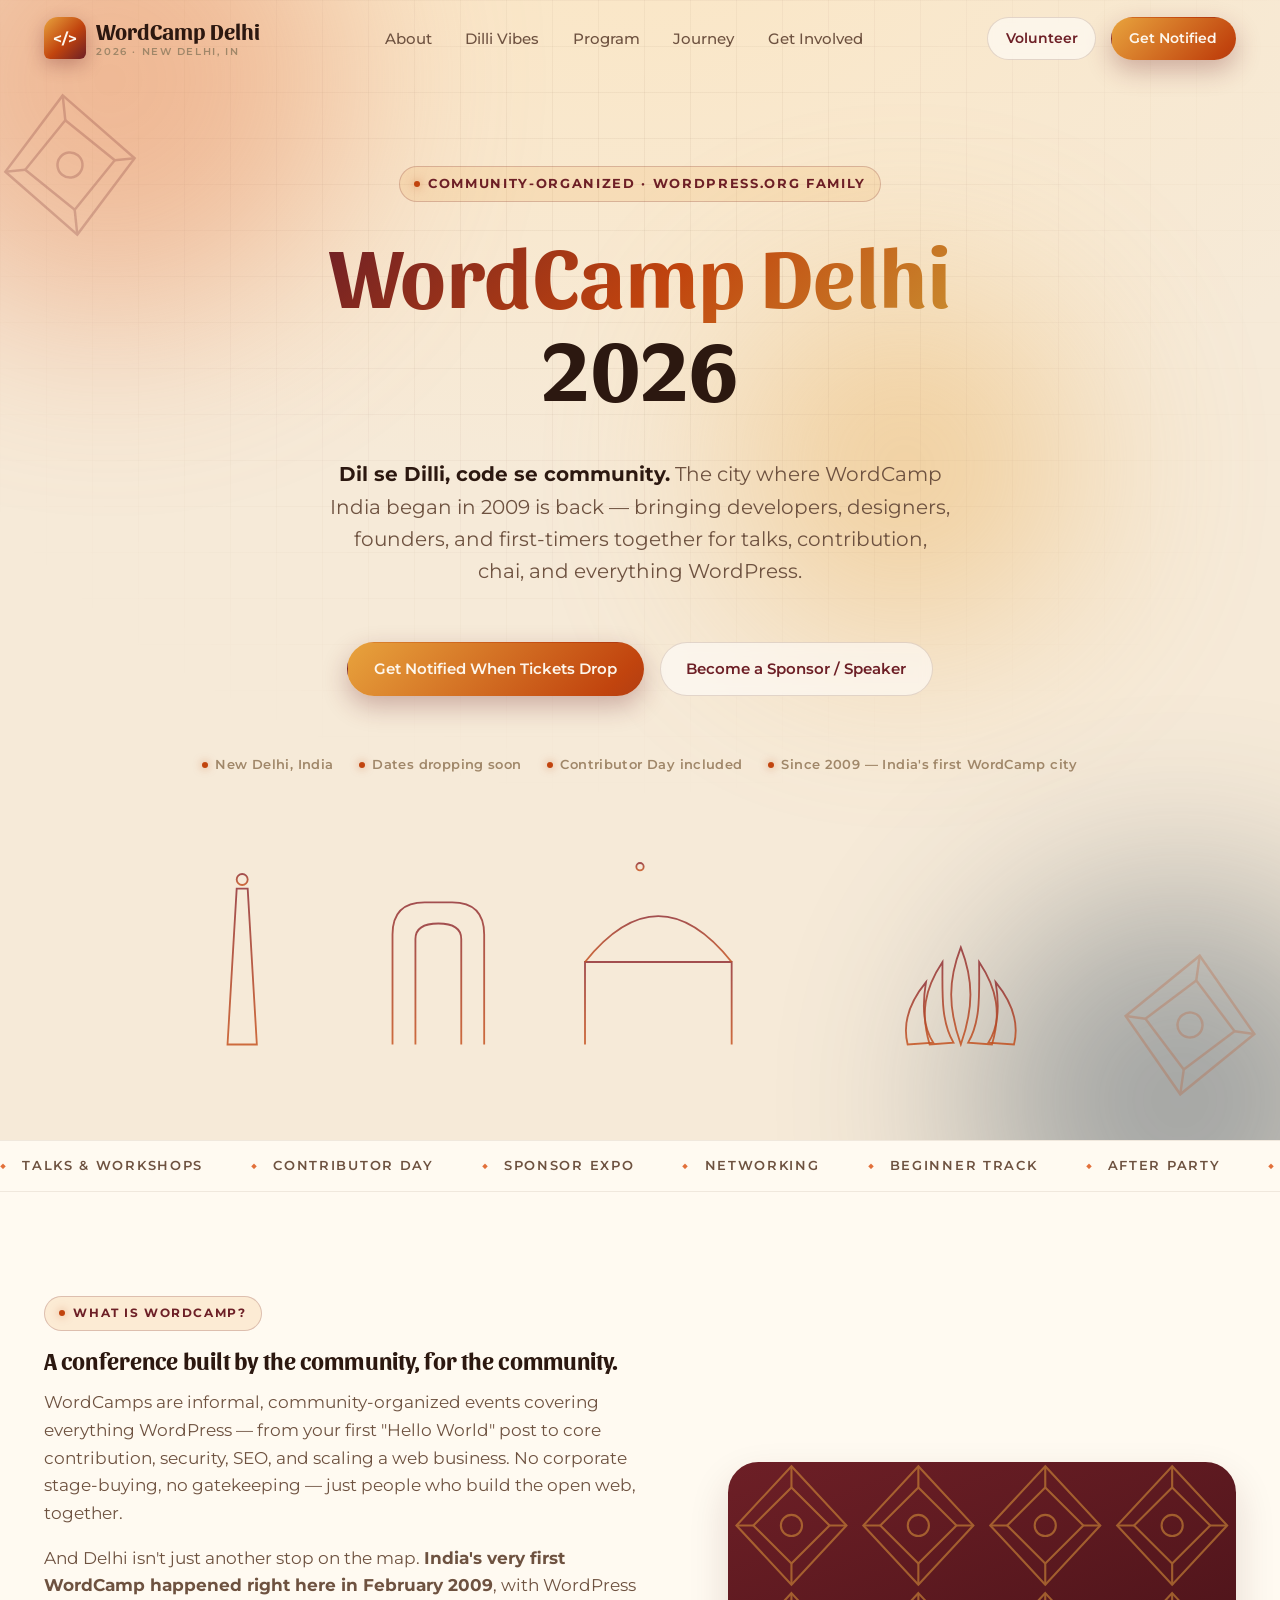
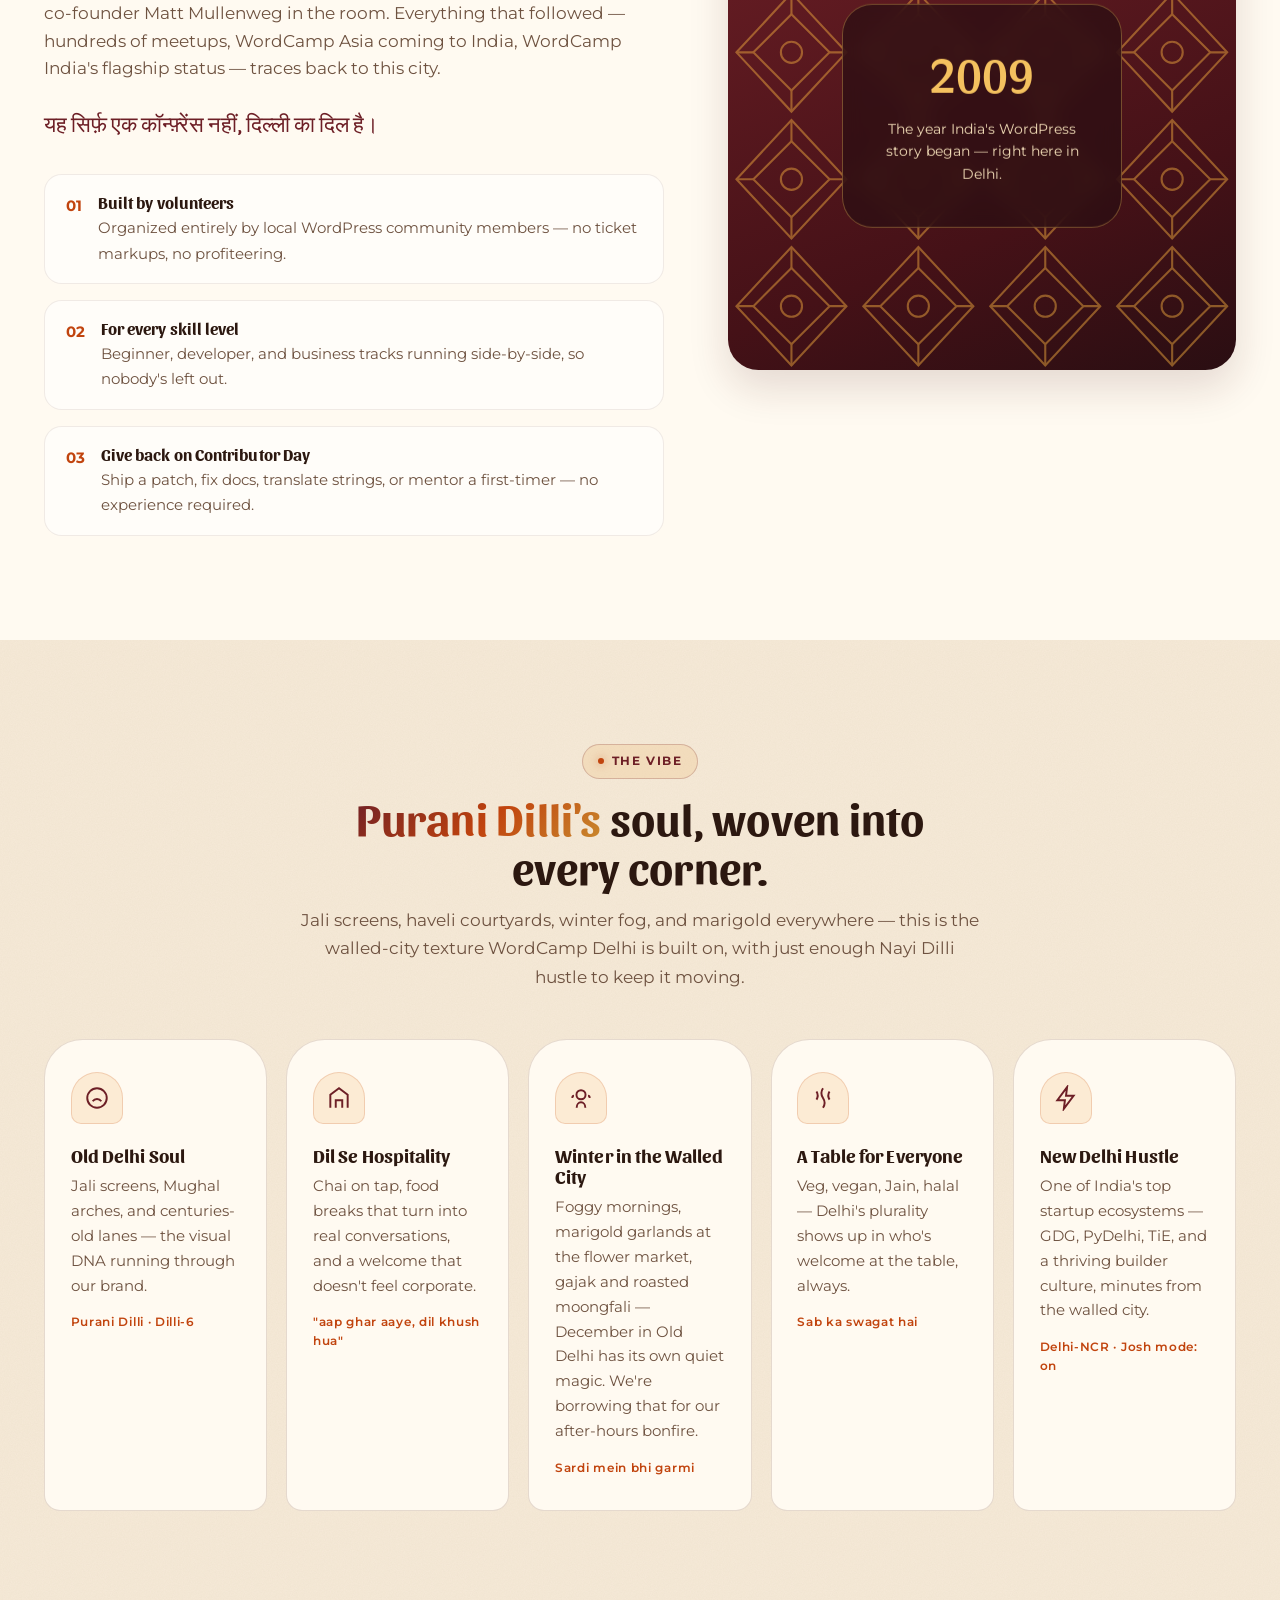
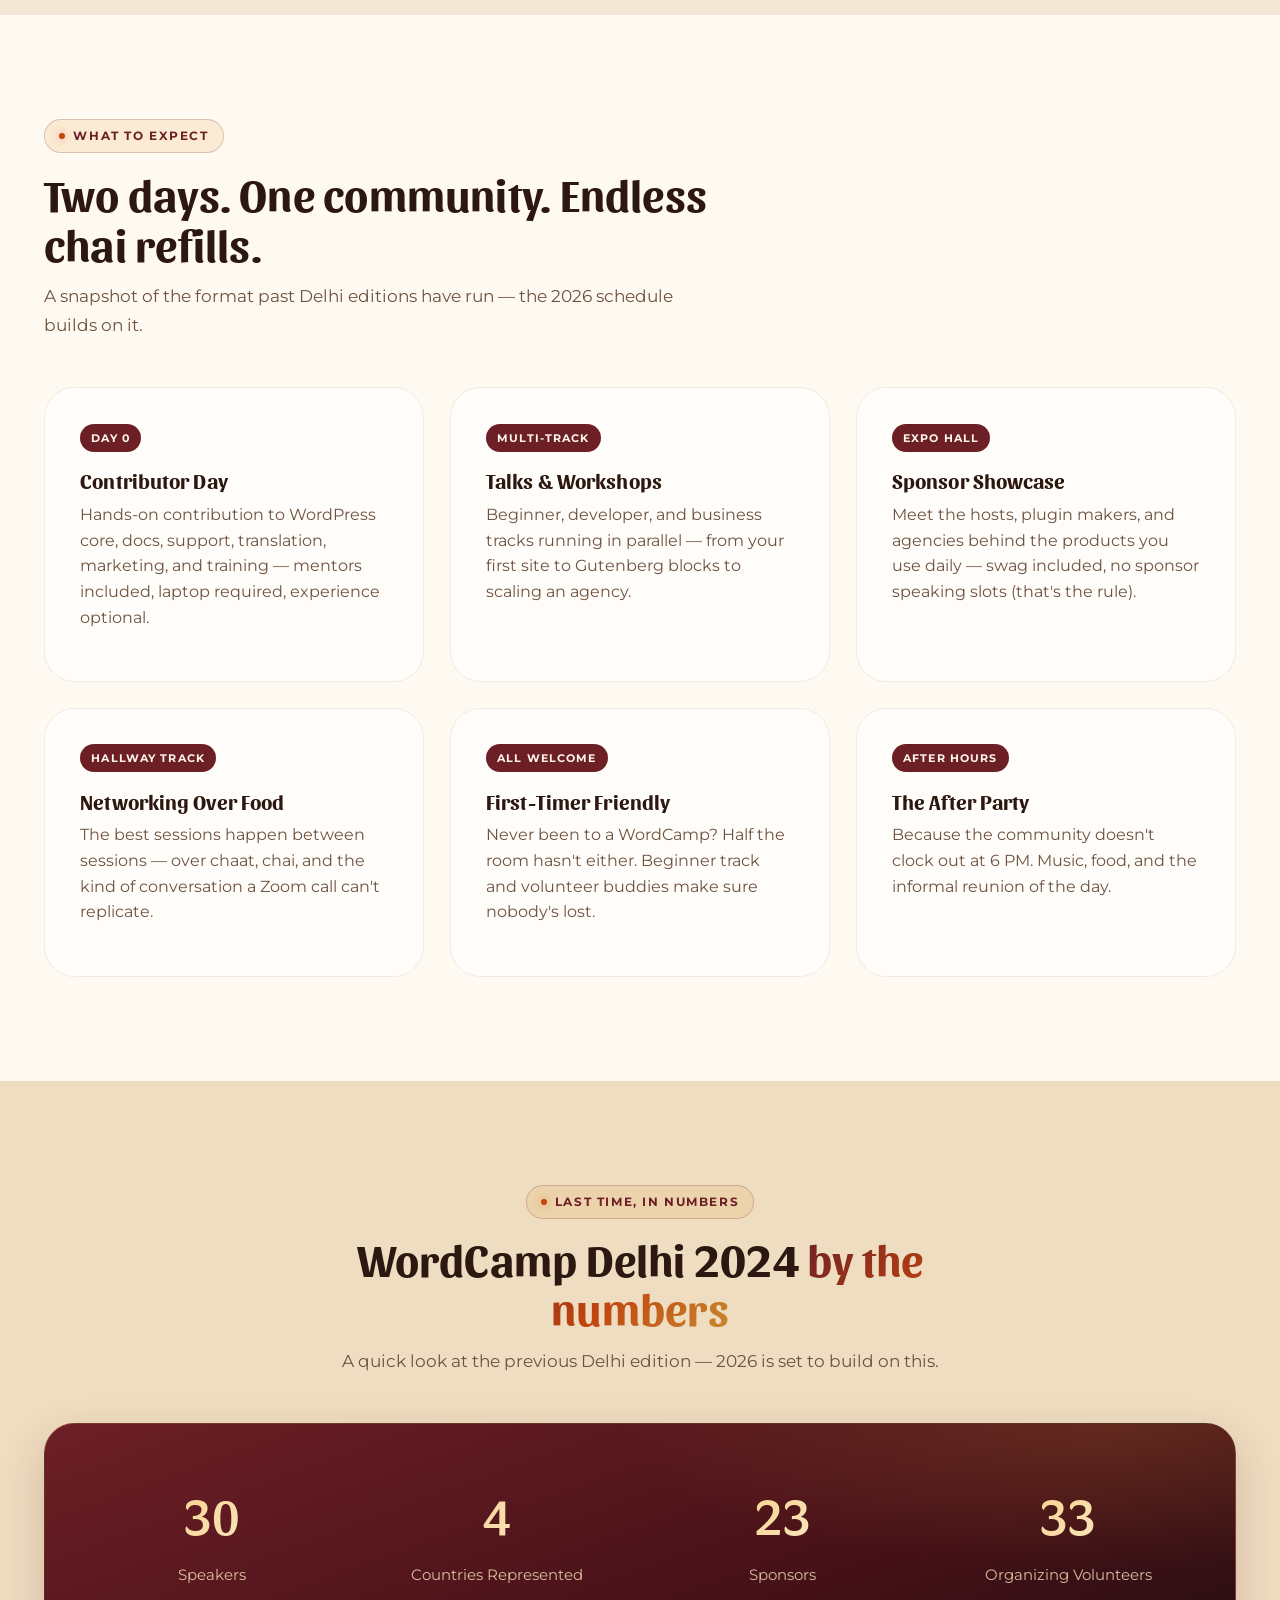
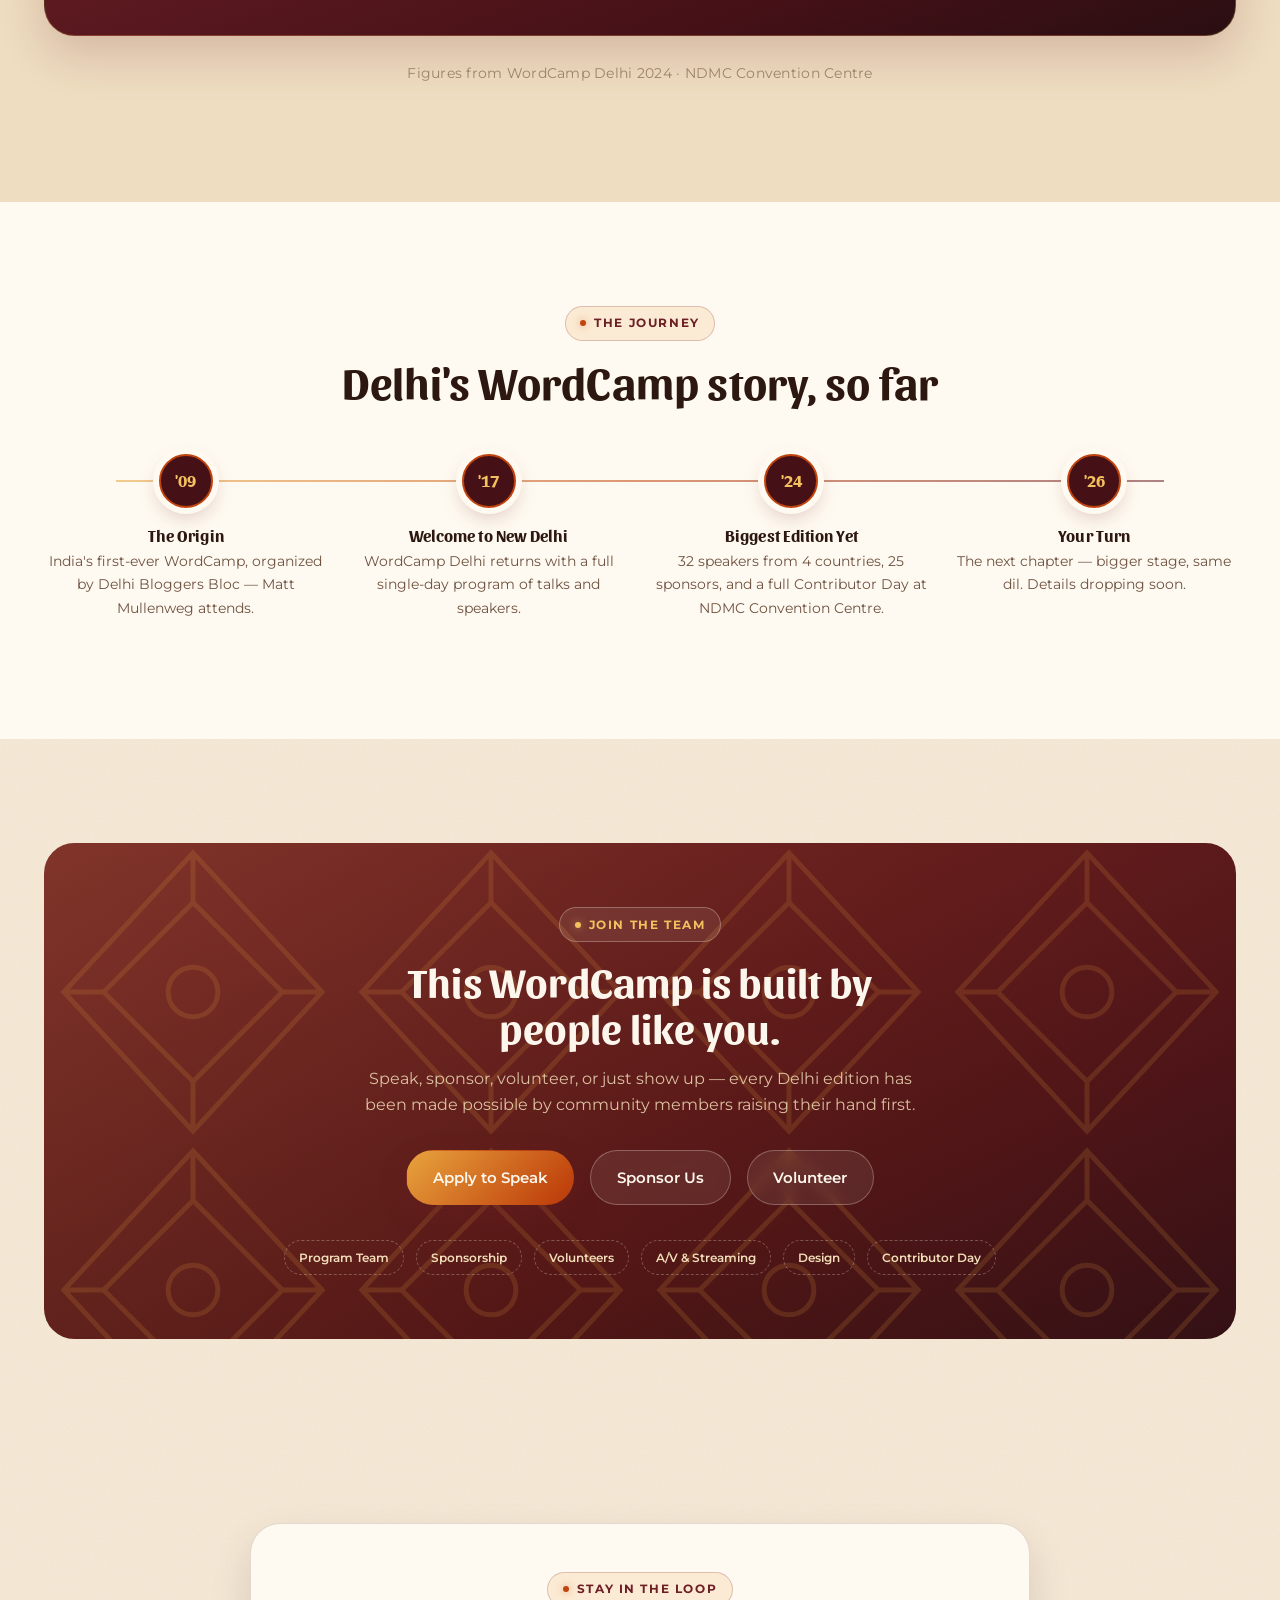
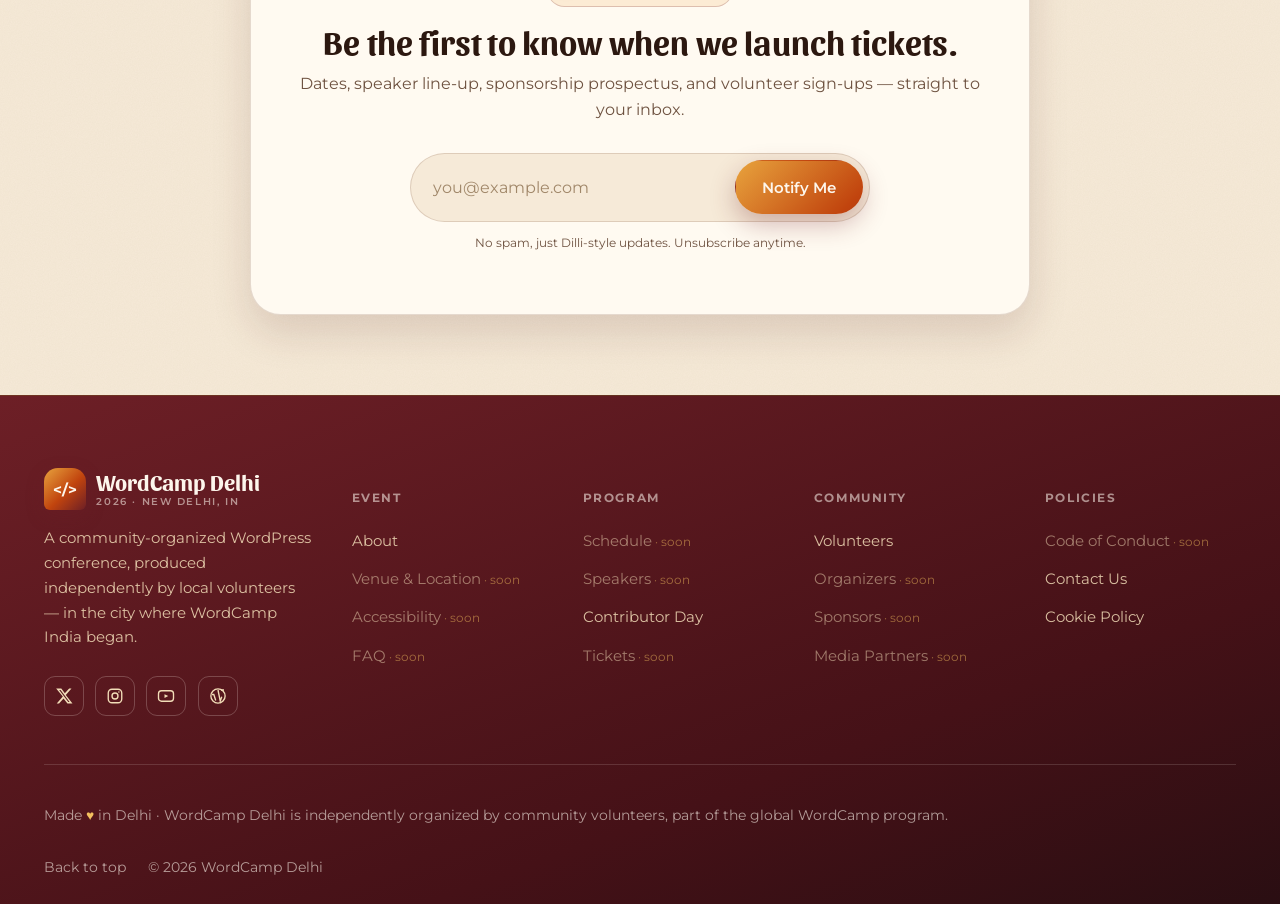
==== commit fb04fa3d: "Rework theme: light Old Delhi haveli palette, Sansita + Montserrat Moved off the dark/techy look per" ====
--- a/index.html
+++ b/index.html
@@ -5,16 +5,15 @@
 <meta name="viewport" content="width=device-width, initial-scale=1.0" />
 <title>WordCamp Delhi 2026 — Where Dilli Meets WordPress</title>
 <meta name="description" content="WordCamp Delhi 2026 — a community-organized WordPress conference in the city that started it all for India, back in 2009. Talks, Contributor Day, sponsor expo, and pure Dilli hospitality." />
-<meta name="theme-color" content="#0a0b10" />
+<meta name="theme-color" content="#f6ead8" />
 
 <!-- Favicon: simple inline mark, no external file needed -->
-<link rel="icon" href="data:image/svg+xml,%3Csvg xmlns='http://www.w3.org/2000/svg' viewBox='0 0 64 64'%3E%3Cdefs%3E%3ClinearGradient id='g' x1='0' y1='0' x2='1' y2='1'%3E%3Cstop offset='0' stop-color='%23ffb627'/%3E%3Cstop offset='.5' stop-color='%23c1440e'/%3E%3Cstop offset='1' stop-color='%237c3aed'/%3E%3C/linearGradient%3E%3C/defs%3E%3Crect width='64' height='64' rx='16' fill='%230a0b10'/%3E%3Ctext x='32' y='42' font-family='monospace' font-size='28' font-weight='700' text-anchor='middle' fill='url(%23g)'%3E%3C/%3E%3C/text%3E%3C/svg%3E" />
-
-<!-- Google Fonts stand-ins: see assets/css/style.css header comment for how
-     to swap in the licensed Epic Pro / Gudlak files when available. -->
+<link rel="icon" href="data:image/svg+xml,%3Csvg xmlns='http://www.w3.org/2000/svg' viewBox='0 0 64 64'%3E%3Cdefs%3E%3ClinearGradient id='g' x1='0' y1='0' x2='1' y2='1'%3E%3Cstop offset='0' stop-color='%23e8a33d'/%3E%3Cstop offset='.55' stop-color='%23c1440e'/%3E%3Cstop offset='1' stop-color='%236d1f26'/%3E%3C/linearGradient%3E%3C/defs%3E%3Crect width='64' height='64' rx='16' fill='%23451117'/%3E%3Ctext x='32' y='42' font-family='Georgia,serif' font-size='30' font-weight='700' text-anchor='middle' fill='url(%23g)'%3E%3C/%3E%3C/text%3E%3C/svg%3E" />
+
+<!-- Google Fonts: Sansita (headings) + Montserrat (body). -->
 <link rel="preconnect" href="https://fonts.googleapis.com" />
 <link rel="preconnect" href="https://fonts.gstatic.com" crossorigin />
-<link href="https://fonts.googleapis.com/css2?family=Rajdhani:wght@500;600;700&family=Hind:wght@400;500;600;700&family=JetBrains+Mono:wght@400;500;600;700&display=swap" rel="stylesheet" />
+<link href="https://fonts.googleapis.com/css2?family=Sansita:ital,wght@0,400;0,700;0,800;0,900;1,700&family=Montserrat:wght@300;400;500;600;700;800&display=swap" rel="stylesheet" />
 
 <link rel="stylesheet" href="assets/css/style.css" />
 </head>
@@ -112,8 +111,8 @@
       <svg class="skyline" viewBox="0 0 1200 220" fill="none" xmlns="http://www.w3.org/2000/svg" aria-hidden="true">
         <defs>
           <linearGradient id="skylineFade" x1="0" y1="0" x2="0" y2="1">
-            <stop offset="0" stop-color="#ffb627" stop-opacity="0.9" />
-            <stop offset="1" stop-color="#7c3aed" stop-opacity="0.9" />
+            <stop offset="0" stop-color="#8f2a2f" stop-opacity="0.9" />
+            <stop offset="1" stop-color="#c1440e" stop-opacity="0.85" />
           </linearGradient>
         </defs>
         <!-- ground line -->
@@ -171,7 +170,7 @@
   <section class="on-cream" id="about">
     <div class="container about-grid">
       <div class="about-copy" data-reveal>
-        <span class="eyebrow" style="color:#c1440e;border-color:rgba(193,68,14,.3);background:rgba(193,68,14,.08)">What is WordCamp?</span>
+        <span class="eyebrow">What is WordCamp?</span>
         <h2 style="margin-top:1rem">A conference built by the community, for the community.</h2>
         <p>WordCamps are informal, community-organized events covering everything WordPress —
           from your first "Hello World" post to core contribution, security, SEO, and scaling a
@@ -231,35 +230,35 @@
     <div class="container">
       <div class="section-head center" data-reveal>
         <span class="eyebrow">The Vibe</span>
-        <h2>Purani Dilli's warmth. <span class="text-gradient">Nayi Dilli's</span> tech energy.</h2>
-        <p>Delhi has always been layered — Mughal lanes next to glass towers, chaat stalls next to
-          co-working spaces. WordCamp Delhi lives in that overlap.</p>
+        <h2><span class="text-gradient">Purani Dilli's</span> soul, woven into every corner.</h2>
+        <p>Jali screens, haveli courtyards, winter fog, and marigold everywhere — this is the walled-city
+          texture WordCamp Delhi is built on, with just enough Nayi Dilli hustle to keep it moving.</p>
       </div>
 
       <div class="vibes-grid">
         <div class="vibe-card" data-reveal>
           <div class="vibe-icon">
+            <svg width="26" height="26" viewBox="0 0 24 24" fill="none" stroke="currentColor" stroke-width="1.8"><circle cx="12" cy="12" r="9" /><path d="M8 15s1.5-2 4-2 4 2 4 2M9 9h.01M15 9h.01" /></svg>
+          </div>
+          <h3>Old Delhi Soul</h3>
+          <p>Jali screens, Mughal arches, and centuries-old lanes — the visual DNA running through our brand.</p>
+          <span class="hi">Purani Dilli · Dilli-6</span>
+        </div>
+        <div class="vibe-card" data-reveal data-reveal-delay="1">
+          <div class="vibe-icon">
             <svg width="26" height="26" viewBox="0 0 24 24" fill="none" stroke="currentColor" stroke-width="1.8"><path d="M4 21V9l8-6 8 6v12" /><path d="M9 21v-7h6v7" /></svg>
           </div>
           <h3>Dil Se Hospitality</h3>
           <p>Chai on tap, food breaks that turn into real conversations, and a welcome that doesn't feel corporate.</p>
           <span class="hi">"aap ghar aaye, dil khush hua"</span>
         </div>
-        <div class="vibe-card" data-reveal data-reveal-delay="1">
-          <div class="vibe-icon">
-            <svg width="26" height="26" viewBox="0 0 24 24" fill="none" stroke="currentColor" stroke-width="1.8"><circle cx="12" cy="12" r="9" /><path d="M8 15s1.5-2 4-2 4 2 4 2M9 9h.01M15 9h.01" /></svg>
-          </div>
-          <h3>Old Delhi Soul</h3>
-          <p>Jali screens, Mughal arches, and centuries-old lanes — the visual DNA running through our brand.</p>
-          <span class="hi">Purani Dilli · Dilli-6</span>
-        </div>
         <div class="vibe-card" data-reveal data-reveal-delay="2">
           <div class="vibe-icon">
-            <svg width="26" height="26" viewBox="0 0 24 24" fill="none" stroke="currentColor" stroke-width="1.8"><path d="M13 2 4 14h7l-1 8 9-12h-7l1-8Z" /></svg>
-          </div>
-          <h3>New Delhi Hustle</h3>
-          <p>One of India's top startup ecosystems — GDG, PyDelhi, TiE, and a thriving builder culture.</p>
-          <span class="hi">Delhi-NCR · Josh mode: on</span>
+            <svg width="26" height="26" viewBox="0 0 24 24" fill="none" stroke="currentColor" stroke-width="1.8"><circle cx="12" cy="9" r="4.2" /><path d="M8 21c0-3 1.8-5 4-5s4 2 4 5" /><path d="M4 12c0-1 .5-2 1.5-2M20 12c0-1-.5-2-1.5-2" /></svg>
+          </div>
+          <h3>Winter in the Walled City</h3>
+          <p>Foggy mornings, marigold garlands at the flower market, gajak and roasted moongfali — December in Old Delhi has its own quiet magic. We're borrowing that for our after-hours bonfire.</p>
+          <span class="hi">Sardi mein bhi garmi</span>
         </div>
         <div class="vibe-card" data-reveal data-reveal-delay="3">
           <div class="vibe-icon">
@@ -268,6 +267,14 @@
           <h3>A Table for Everyone</h3>
           <p>Veg, vegan, Jain, halal — Delhi's plurality shows up in who's welcome at the table, always.</p>
           <span class="hi">Sab ka swagat hai</span>
+        </div>
+        <div class="vibe-card" data-reveal data-reveal-delay="4">
+          <div class="vibe-icon">
+            <svg width="26" height="26" viewBox="0 0 24 24" fill="none" stroke="currentColor" stroke-width="1.8"><path d="M13 2 4 14h7l-1 8 9-12h-7l1-8Z" /></svg>
+          </div>
+          <h3>New Delhi Hustle</h3>
+          <p>One of India's top startup ecosystems — GDG, PyDelhi, TiE, and a thriving builder culture, minutes from the walled city.</p>
+          <span class="hi">Delhi-NCR · Josh mode: on</span>
         </div>
       </div>
     </div>
@@ -277,7 +284,7 @@
   <section class="on-cream" id="highlights">
     <div class="container">
       <div class="section-head" data-reveal>
-        <span class="eyebrow" style="color:#c1440e;border-color:rgba(193,68,14,.3);background:rgba(193,68,14,.08)">What to Expect</span>
+        <span class="eyebrow">What to Expect</span>
         <h2 style="margin-top:1rem">Two days. One community. Endless chai refills.</h2>
         <p>A snapshot of the format past Delhi editions have run — the 2026 schedule builds on it.</p>
       </div>
@@ -340,7 +347,7 @@
   <section class="on-cream" id="journey">
     <div class="container">
       <div class="section-head center" data-reveal>
-        <span class="eyebrow" style="color:#c1440e;border-color:rgba(193,68,14,.3);background:rgba(193,68,14,.08)">The Journey</span>
+        <span class="eyebrow">The Journey</span>
         <h2 style="margin-top:1rem">Delhi's WordCamp story, so far</h2>
       </div>
 
@@ -383,7 +390,7 @@
           <use href="#jali-motif" x="240" y="120" width="120" height="120" />
           <use href="#jali-motif" x="360" y="120" width="120" height="120" />
         </svg>
-        <span class="eyebrow">Join the Team</span>
+        <span class="eyebrow eyebrow-invert">Join the Team</span>
         <h2 style="margin-top:1rem">This WordCamp is built by people like you.</h2>
         <p>Speak, sponsor, volunteer, or just show up — every Delhi edition has been made possible
           by community members raising their hand first.</p>
--- a/assets/css/style.css
+++ b/assets/css/style.css
@@ -1,77 +1,57 @@
 /* ==========================================================================
    WordCamp Delhi 2026 — Design System & Homepage Styles
-   Brand idea: "Sunset over the Red Fort meets the Gutenberg grid."
-   Warm heritage tones (terracotta / marigold) fused with a dark,
-   circuit-board techy base and jali (lattice) motifs.
+   Brand idea: "A Purani Dilli haveli courtyard, dressed for a winter mela."
+   Warm parchment base, heritage red/marigold/terracotta palette, jali
+   lattice + jharokha-arch motifs. Deliberately NOT a dark-mode UI — this
+   is a December daytime/golden-hour feel, not a night theme.
    ========================================================================== */
 
-/* -------------------------------- Fonts --------------------------------
-   Stand-ins for licensed marketplace fonts (Hinato / Epic Pro / Gudlak),
-   which have no public CDN. Swap the @font-face blocks below with the
-   real files and these variables cascade everywhere automatically.
-   -------------------------------------------------------------------- */
-
-/* If you own the licensed files, uncomment and point to them instead: */
-/*
-@font-face {
-  font-family: 'Epic Pro';
-  src: url('../fonts/EpicPro.woff2') format('woff2');
-  font-weight: 400 800;
-  font-display: swap;
-}
-@font-face {
-  font-family: 'Gudlak';
-  src: url('../fonts/Gudlak.woff2') format('woff2');
-  font-weight: 300 800;
-  font-display: swap;
-}
-*/
-
+/* -------------------------------- Fonts -------------------------------- */
 :root {
   /* ---- Typography ---- */
-  --font-heading: 'Epic Pro', 'Rajdhani', 'Segoe UI', sans-serif;
-  --font-body: 'Gudlak', 'Hind', 'Segoe UI', sans-serif;
-  --font-mono: 'JetBrains Mono', 'Courier New', monospace;
-
-  /* ---- Surfaces ---- */
-  --bg: #0a0b10;
-  --bg-soft: #10121a;
-  --surface: #161923;
-  --surface-2: #1d212c;
-  --border: rgba(255, 255, 255, 0.09);
-  --border-soft: rgba(255, 255, 255, 0.05);
-
-  /* ---- Text ---- */
-  --text: #f3f5f9;
-  --text-dim: #a6adbe;
-  --text-faint: #6f7686;
-
-  /* ---- Warm section (cream / heritage paper) ---- */
-  --cream: #faf3e6;
-  --cream-2: #f2e6d3;
-  --ink: #241a12;
-  --ink-dim: #6b5a49;
-
-  /* ---- Brand hues ---- */
-  --marigold: #ffb627;
-  --marigold-2: #ff8f3c;
+  --font-heading: 'Sansita', 'Georgia', serif;
+  --font-body: 'Montserrat', 'Segoe UI', sans-serif;
+  --font-label: 'Montserrat', sans-serif; /* small caps / tags / eyebrows */
+
+  /* ---- Surfaces: warm parchment, not dark ---- */
+  --bg: #f6ead8;         /* base parchment */
+  --bg-soft: #eeddc0;    /* deeper sandstone parchment, for section rhythm */
+  --surface: #fffaf1;    /* ivory card surface */
+  --surface-2: #fbf1de;  /* secondary ivory */
+  --border: rgba(94, 45, 26, 0.16);
+  --border-soft: rgba(94, 45, 26, 0.09);
+
+  /* ---- Ink (text on light surfaces) ---- */
+  --text: #2c1810;
+  --text-dim: #6e5240;
+  --text-faint: #a08769;
+
+  /* ---- Cream (text/detail on the few dark heritage blocks) ---- */
+  --cream: #fdf6ec;
+  --cream-2: #f2ddb8;
+
+  /* ---- Brand hues: Old Delhi haveli palette ---- */
+  --maroon: #6d1f26;
+  --maroon-2: #8f2a2f;
+  --maroon-deep: #451117;
   --terracotta: #c1440e;
-  --terracotta-2: #e2653a;
-  --violet: #7c3aed;
-  --violet-2: #a78bfa;
-  --cyan: #22d3ee;
-
-  --grad-brand: linear-gradient(135deg, var(--marigold) 0%, var(--terracotta) 48%, var(--violet) 100%);
-  --grad-brand-soft: linear-gradient(135deg, rgba(255, 182, 39, 0.18), rgba(193, 68, 14, 0.14) 48%, rgba(124, 58, 237, 0.18));
-  --grad-cyan: linear-gradient(135deg, var(--cyan), var(--violet-2));
-
-  --shadow-glow: 0 0 60px rgba(124, 58, 237, 0.25);
-  --shadow-warm-glow: 0 0 60px rgba(255, 143, 60, 0.25);
-  --shadow-card: 0 20px 45px rgba(0, 0, 0, 0.35);
+  --terracotta-2: #e2703a;
+  --marigold: #e8a33d;
+  --marigold-2: #f4c15f;
+  --indigo-dusk: #223a52; /* used sparingly: a hint of winter evening sky */
+
+  --grad-brand: linear-gradient(135deg, var(--marigold) 0%, var(--terracotta) 55%, var(--maroon) 100%);
+  --grad-brand-text: linear-gradient(135deg, var(--maroon) 0%, var(--terracotta) 55%, #c98a2e 100%);
+  --grad-brand-soft: linear-gradient(135deg, rgba(232, 163, 61, 0.16), rgba(193, 68, 14, 0.12) 55%, rgba(109, 31, 38, 0.14));
+  --grad-haveli: linear-gradient(160deg, var(--maroon) 0%, var(--maroon-deep) 68%, #2a0e12 100%);
+
+  --shadow-glow: 0 18px 46px rgba(109, 31, 38, 0.2);
+  --shadow-card: 0 18px 40px rgba(74, 18, 24, 0.14);
 
   --radius-sm: 0.6rem;
   --radius-md: 1.1rem;
   --radius-lg: 1.9rem;
+  --radius-arch: 2.4rem 2.4rem 1rem 1rem;
   --radius-full: 999px;
 
   --container: 1240px;
@@ -86,11 +66,13 @@
 
 body {
   margin: 0;
-  background: var(--bg);
+  background-color: var(--bg);
+  /* subtle warm paper grain, baked at low alpha so it never needs blend-mode tricks */
+  background-image: url("data:image/svg+xml,%3Csvg xmlns='http://www.w3.org/2000/svg' width='180' height='180'%3E%3Cfilter id='n'%3E%3CfeTurbulence type='fractalNoise' baseFrequency='0.85' numOctaves='2' stitchTiles='stitch'/%3E%3CfeColorMatrix type='matrix' values='0 0 0 0 0.35 0 0 0 0 0.2 0 0 0 0 0.1 0 0 0 0.06 0'/%3E%3C/filter%3E%3Crect width='100%25' height='100%25' filter='url(%23n)'/%3E%3C/svg%3E");
   color: var(--text);
   font-family: var(--font-body);
   font-size: 16px;
-  line-height: 1.6;
+  line-height: 1.65;
   -webkit-font-smoothing: antialiased;
   overflow-x: hidden;
 }
@@ -100,19 +82,20 @@
 ul { list-style: none; margin: 0; padding: 0; }
 button { font: inherit; cursor: pointer; }
 
-::selection { background: var(--terracotta); color: #fff; }
+::selection { background: var(--marigold); color: var(--maroon-deep); }
 
 ::-webkit-scrollbar { width: 10px; }
 ::-webkit-scrollbar-track { background: var(--bg); }
-::-webkit-scrollbar-thumb { background: var(--surface-2); border-radius: 999px; border: 2px solid var(--bg); }
-::-webkit-scrollbar-thumb:hover { background: var(--terracotta); }
+::-webkit-scrollbar-thumb { background: var(--terracotta-2); border-radius: 999px; border: 2px solid var(--bg); }
+::-webkit-scrollbar-thumb:hover { background: var(--maroon); }
 
 h1, h2, h3, h4 {
   font-family: var(--font-heading);
   font-weight: 700;
-  letter-spacing: 0.01em;
+  letter-spacing: 0.005em;
   margin: 0;
-  line-height: 1.08;
+  line-height: 1.1;
+  color: var(--text);
 }
 
 .container {
@@ -126,26 +109,33 @@
   display: inline-flex;
   align-items: center;
   gap: 0.5rem;
-  font-family: var(--font-mono);
-  font-size: 0.78rem;
-  letter-spacing: 0.14em;
+  font-family: var(--font-label);
+  font-weight: 700;
+  font-size: 0.76rem;
+  letter-spacing: 0.13em;
   text-transform: uppercase;
-  color: var(--marigold);
-  background: rgba(255, 182, 39, 0.08);
-  border: 1px solid rgba(255, 182, 39, 0.28);
+  color: var(--maroon);
+  background: rgba(232, 163, 61, 0.16);
+  border: 1px solid rgba(109, 31, 38, 0.22);
   padding: 0.4rem 0.9rem;
   border-radius: var(--radius-full);
 }
-.eyebrow::before { content: ''; width: 6px; height: 6px; border-radius: 50%; background: var(--marigold); box-shadow: 0 0 10px var(--marigold); }
+.eyebrow::before { content: ''; width: 6px; height: 6px; border-radius: 50%; background: var(--terracotta); box-shadow: 0 0 8px rgba(193, 68, 14, 0.5); }
+
+.eyebrow-invert {
+  color: var(--marigold-2);
+  background: rgba(253, 246, 236, 0.08);
+  border-color: rgba(253, 246, 236, 0.28);
+}
+.eyebrow-invert::before { background: var(--marigold-2); box-shadow: 0 0 8px rgba(244, 193, 95, 0.6); }
 
 .section-head { max-width: 680px; margin-bottom: 3rem; }
 .section-head.center { margin-inline: auto; text-align: center; }
 .section-head h2 { font-size: clamp(2rem, 4vw, 2.8rem); margin-top: 0.9rem; }
 .section-head p { color: var(--text-dim); font-size: 1.08rem; margin-top: 0.9rem; }
-.on-cream .section-head p { color: var(--ink-dim); }
 
 .text-gradient {
-  background: var(--grad-brand);
+  background: var(--grad-brand-text);
   -webkit-background-clip: text;
   background-clip: text;
   color: transparent;
@@ -168,7 +158,7 @@
   padding: 0.85rem 1.6rem;
   border-radius: var(--radius-full);
   font-weight: 600;
-  font-size: 0.98rem;
+  font-size: 0.96rem;
   border: 1px solid transparent;
   transition: transform 0.35s var(--ease), box-shadow 0.35s var(--ease), background 0.35s var(--ease), color 0.35s var(--ease);
   white-space: nowrap;
@@ -178,21 +168,21 @@
 .btn-primary {
   background: var(--grad-brand);
   background-size: 160% 160%;
-  color: #140a05;
-  box-shadow: 0 10px 30px rgba(193, 68, 14, 0.35);
-}
-.btn-primary:hover { background-position: 100% 0; box-shadow: 0 14px 38px rgba(124, 58, 237, 0.45); transform: translateY(-2px); }
+  color: var(--cream);
+  box-shadow: 0 10px 26px rgba(109, 31, 38, 0.3);
+}
+.btn-primary:hover { background-position: 100% 0; box-shadow: 0 16px 34px rgba(74, 18, 24, 0.4); transform: translateY(-2px); }
 
 .btn-ghost {
-  background: rgba(255, 255, 255, 0.03);
+  background: rgba(255, 255, 255, 0.55);
   border-color: var(--border);
-  color: var(--text);
+  color: var(--maroon);
   backdrop-filter: blur(6px);
 }
-.btn-ghost:hover { border-color: var(--cyan); color: var(--cyan); transform: translateY(-2px); }
+.btn-ghost:hover { border-color: var(--terracotta); color: var(--terracotta); transform: translateY(-2px); }
 
 .btn-dark {
-  background: var(--ink);
+  background: var(--maroon-deep);
   color: var(--cream);
 }
 .btn-dark:hover { background: var(--terracotta); color: #fff; transform: translateY(-2px); }
@@ -212,45 +202,46 @@
   transition: background 0.4s ease, border-color 0.4s ease, backdrop-filter 0.4s ease;
 }
 .site-header.is-scrolled {
-  background: rgba(10, 11, 16, 0.78);
+  background: rgba(246, 234, 216, 0.86);
   backdrop-filter: blur(16px) saturate(140%);
   border-bottom-color: var(--border-soft);
 }
 
 .site-header .container { display: flex; align-items: center; justify-content: space-between; gap: 1rem; }
 
-.brand { display: flex; align-items: center; gap: 0.65rem; font-family: var(--font-heading); font-size: 1.35rem; font-weight: 700; }
+.brand { display: flex; align-items: center; gap: 0.65rem; font-family: var(--font-heading); font-size: 1.4rem; font-weight: 700; color: var(--text); }
 .brand .mark {
   display: inline-flex;
   align-items: center;
   justify-content: center;
   width: 42px; height: 42px;
-  border-radius: 12px;
+  border-radius: 14px 14px 6px 6px;
   background: var(--grad-brand);
-  color: #140a05;
-  font-family: var(--font-mono);
+  color: var(--cream);
+  font-family: var(--font-label);
   font-weight: 700;
-  font-size: 1rem;
-  box-shadow: 0 6px 18px rgba(193, 68, 14, 0.4);
+  font-size: 0.95rem;
+  box-shadow: 0 6px 18px rgba(109, 31, 38, 0.32);
   position: relative;
   overflow: hidden;
 }
 .brand .mark::after {
   content: '';
   position: absolute; inset: 0;
-  background: linear-gradient(120deg, transparent 30%, rgba(255,255,255,.55), transparent 70%);
+  background: linear-gradient(120deg, transparent 30%, rgba(255,255,255,.5), transparent 70%);
   transform: translateX(-120%);
-  animation: shine 5s ease-in-out infinite;
+  animation: shine 6s ease-in-out infinite;
 }
 @keyframes shine { 0%,60%{transform:translateX(-120%);} 80%{transform:translateX(120%);} 100%{transform:translateX(120%);} }
 
 .brand .word { display: flex; flex-direction: column; line-height: 1; }
-.brand .word small { font-family: var(--font-mono); font-size: 0.62rem; letter-spacing: 0.18em; color: var(--text-faint); font-weight: 500; margin-top: 3px; }
+.brand .word small { font-family: var(--font-label); font-size: 0.62rem; letter-spacing: 0.16em; color: var(--text-faint); font-weight: 600; margin-top: 4px; }
 
 .main-nav { display: flex; align-items: center; gap: 2.1rem; }
 .main-nav a {
   position: relative;
-  font-size: 0.96rem;
+  font-size: 0.95rem;
+  font-weight: 500;
   color: var(--text-dim);
   transition: color 0.25s ease;
   padding-block: 0.3rem;
@@ -262,7 +253,7 @@
   background: var(--grad-brand);
   transition: right 0.3s var(--ease);
 }
-.main-nav a:hover { color: var(--text); }
+.main-nav a:hover { color: var(--maroon); }
 .main-nav a:hover::after { right: 0; }
 
 .header-actions { display: flex; align-items: center; gap: 0.9rem; }
@@ -272,11 +263,11 @@
   width: 44px; height: 44px;
   border-radius: 12px;
   border: 1px solid var(--border);
-  background: rgba(255,255,255,0.03);
+  background: rgba(255,255,255,0.5);
   align-items: center; justify-content: center;
   flex-direction: column; gap: 5px;
 }
-.nav-toggle span { width: 20px; height: 2px; background: var(--text); border-radius: 2px; transition: transform .3s var(--ease), opacity .3s var(--ease); }
+.nav-toggle span { width: 20px; height: 2px; background: var(--maroon); border-radius: 2px; transition: transform .3s var(--ease), opacity .3s var(--ease); }
 .nav-toggle.is-active span:nth-child(1) { transform: translateY(7px) rotate(45deg); }
 .nav-toggle.is-active span:nth-child(2) { opacity: 0; }
 .nav-toggle.is-active span:nth-child(3) { transform: translateY(-7px) rotate(-45deg); }
@@ -289,30 +280,30 @@
   isolation: isolate;
 }
 
-.hero-bg { position: absolute; inset: 0; z-index: -2; background: radial-gradient(120% 90% at 50% -10%, #1b1330 0%, var(--bg) 60%); }
-.hero-bg .blob { position: absolute; border-radius: 50%; filter: blur(90px); opacity: 0.55; animation: float 16s ease-in-out infinite; }
-.blob-1 { width: 480px; height: 480px; top: -140px; left: -120px; background: var(--terracotta); animation-delay: 0s; }
-.blob-2 { width: 420px; height: 420px; bottom: -160px; right: -100px; background: var(--violet); animation-delay: -5s; }
-.blob-3 { width: 320px; height: 320px; top: 30%; right: 18%; background: var(--marigold); opacity: 0.35; animation-delay: -9s; }
+.hero-bg { position: absolute; inset: 0; z-index: -2; background: radial-gradient(120% 90% at 50% -10%, #fbe6c4 0%, var(--bg) 58%); }
+.hero-bg .blob { position: absolute; border-radius: 50%; filter: blur(100px); opacity: 0.4; animation: float 18s ease-in-out infinite; }
+.blob-1 { width: 480px; height: 480px; top: -160px; left: -130px; background: var(--terracotta-2); animation-delay: 0s; }
+.blob-2 { width: 420px; height: 420px; bottom: -170px; right: -110px; background: var(--indigo-dusk); opacity: 0.16; animation-delay: -5s; }
+.blob-3 { width: 340px; height: 340px; top: 26%; right: 16%; background: var(--marigold); opacity: 0.3; animation-delay: -9s; }
 @keyframes float { 0%,100% { transform: translate(0,0) scale(1); } 50% { transform: translate(30px,-30px) scale(1.08); } }
 
 .hero-grid {
   position: absolute; inset: 0; z-index: -1;
-  background-image: linear-gradient(rgba(255,255,255,0.035) 1px, transparent 1px), linear-gradient(90deg, rgba(255,255,255,0.035) 1px, transparent 1px);
+  background-image: linear-gradient(rgba(94,45,26,0.05) 1px, transparent 1px), linear-gradient(90deg, rgba(94,45,26,0.05) 1px, transparent 1px);
   background-size: 46px 46px;
   mask-image: radial-gradient(70% 60% at 50% 20%, black 20%, transparent 85%);
 }
 
-.hero-jali { position: absolute; z-index: -1; opacity: 0.16; color: var(--marigold); pointer-events: none; }
+.hero-jali { position: absolute; z-index: -1; opacity: 0.22; color: var(--maroon); pointer-events: none; }
 .hero-jali.left { left: -60px; top: 90px; width: 260px; transform: rotate(-6deg); }
-.hero-jali.right { right: -60px; bottom: 40px; width: 300px; transform: rotate(8deg); color: var(--cyan); }
+.hero-jali.right { right: -60px; bottom: 40px; width: 300px; transform: rotate(8deg); color: var(--terracotta); }
 
 .hero-inner { display: grid; place-items: center; text-align: center; gap: 1.6rem; }
 
-.hero-inner .eyebrow { font-size: 0.82rem; }
+.hero-inner .eyebrow { font-size: 0.8rem; }
 
 .hero h1 {
-  font-size: clamp(2.6rem, 6.4vw, 5.2rem);
+  font-size: clamp(2.8rem, 6.6vw, 5.4rem);
   max-width: 18ch;
 }
 .hero h1 .line2 { display: block; }
@@ -322,13 +313,13 @@
   color: var(--text-dim);
   font-size: clamp(1.02rem, 1.6vw, 1.22rem);
 }
-.hero-sub strong { color: var(--text); font-weight: 600; }
+.hero-sub strong { color: var(--text); font-weight: 700; }
 
 .hero-actions { display: flex; flex-wrap: wrap; gap: 1rem; justify-content: center; margin-top: 0.6rem; }
 
-.hero-meta { display: flex; flex-wrap: wrap; gap: 0.9rem 1.6rem; justify-content: center; margin-top: 2rem; color: var(--text-faint); font-family: var(--font-mono); font-size: 0.82rem; letter-spacing: 0.02em; }
+.hero-meta { display: flex; flex-wrap: wrap; gap: 0.9rem 1.6rem; justify-content: center; margin-top: 2rem; color: var(--text-faint); font-family: var(--font-label); font-size: 0.8rem; font-weight: 600; letter-spacing: 0.03em; }
 .hero-meta span { display: inline-flex; align-items: center; gap: 0.45rem; }
-.hero-meta .dot { width: 6px; height: 6px; border-radius: 50%; background: var(--cyan); box-shadow: 0 0 8px var(--cyan); }
+.hero-meta .dot { width: 6px; height: 6px; border-radius: 50%; background: var(--terracotta); box-shadow: 0 0 8px rgba(193,68,14,.55); }
 
 .skyline { width: 100%; max-width: 1100px; margin: 3.2rem auto -10px; opacity: 0.9; }
 
@@ -343,9 +334,10 @@
 .marquee-track { display: flex; width: max-content; gap: 3rem; animation: marquee 32s linear infinite; }
 .marquee-strip:hover .marquee-track { animation-play-state: paused; }
 .marquee-track span {
-  font-family: var(--font-mono);
-  font-size: 0.85rem;
-  letter-spacing: 0.14em;
+  font-family: var(--font-label);
+  font-weight: 600;
+  font-size: 0.82rem;
+  letter-spacing: 0.13em;
   text-transform: uppercase;
   color: var(--text-dim);
   display: inline-flex; align-items: center; gap: 0.9rem;
@@ -356,48 +348,47 @@
 
 /* ============================= SECTIONS BASE ============================ */
 section { position: relative; padding-block: 6.5rem; }
-.on-cream { background: var(--cream); color: var(--ink); }
-.on-cream h2, .on-cream h3 { color: var(--ink); }
+.on-cream { background: var(--surface); }
 .on-surface { background: var(--bg-soft); }
 
 /* ================================ ABOUT ================================= */
 .about-grid { display: grid; grid-template-columns: 1.1fr 0.9fr; gap: 4rem; align-items: center; }
 
-.about-copy p { color: var(--ink-dim); font-size: 1.05rem; margin-top: 1rem; }
-.about-copy .tagline-hi { font-family: var(--font-heading); font-size: 1.35rem; color: var(--terracotta); margin-top: 1.4rem; }
+.about-copy p { color: var(--text-dim); font-size: 1.05rem; margin-top: 1rem; }
+.about-copy .tagline-hi { font-family: var(--font-heading); font-size: 1.4rem; color: var(--maroon); margin-top: 1.4rem; }
 
 .about-points { display: grid; gap: 1rem; margin-top: 2rem; }
-.about-point { display: flex; gap: 1rem; align-items: flex-start; background: rgba(255,255,255,0.5); border: 1px solid rgba(36,26,18,0.08); padding: 1.1rem 1.3rem; border-radius: var(--radius-md); }
-.about-point .num { font-family: var(--font-mono); font-weight: 700; color: var(--terracotta); font-size: 0.95rem; }
-.about-point h4 { font-size: 1.05rem; color: var(--ink); }
-.about-point p { margin: 0.25rem 0 0; font-size: 0.95rem; color: var(--ink-dim); }
-
-.about-visual { position: relative; aspect-ratio: 1/1; border-radius: var(--radius-lg); background: var(--ink); overflow: hidden; box-shadow: var(--shadow-card); }
+.about-point { display: flex; gap: 1rem; align-items: flex-start; background: rgba(255,255,255,0.6); border: 1px solid var(--border-soft); padding: 1.1rem 1.3rem; border-radius: var(--radius-md); }
+.about-point .num { font-family: var(--font-label); font-weight: 700; color: var(--terracotta); font-size: 0.95rem; }
+.about-point h4 { font-size: 1.05rem; color: var(--text); }
+.about-point p { margin: 0.25rem 0 0; font-size: 0.95rem; color: var(--text-dim); }
+
+.about-visual { position: relative; aspect-ratio: 1/1; border-radius: var(--radius-lg); background: var(--grad-haveli); overflow: hidden; box-shadow: var(--shadow-card); }
 .about-visual .jali-pattern { position: absolute; inset: 0; opacity: 0.5; color: var(--marigold); }
 .about-visual .badge-float {
   position: absolute; left: 50%; top: 50%; transform: translate(-50%,-50%);
-  background: rgba(10,11,16,0.7); backdrop-filter: blur(10px);
-  border: 1px solid rgba(255,182,39,0.35);
+  background: rgba(42,14,18,0.72); backdrop-filter: blur(10px);
+  border: 1px solid rgba(244,193,95,0.35);
   border-radius: var(--radius-lg);
   padding: 1.8rem 2.2rem;
   text-align: center;
   width: min(78%, 280px);
 }
-.about-visual .badge-float .yr { font-family: var(--font-heading); font-size: 3rem; background: var(--grad-brand); -webkit-background-clip: text; background-clip: text; color: transparent; }
-.about-visual .badge-float p { color: var(--text-dim); font-size: 0.85rem; margin-top: 0.3rem; }
+.about-visual .badge-float .yr { font-family: var(--font-heading); font-size: 3rem; color: var(--marigold-2); }
+.about-visual .badge-float p { color: var(--cream-2); font-size: 0.85rem; margin-top: 0.3rem; }
 
 /* =========================== DELHI VIBES ============================= */
-.vibes-grid { display: grid; grid-template-columns: repeat(4, 1fr); gap: 1.4rem; }
+.vibes-grid { display: grid; grid-template-columns: repeat(auto-fit, minmax(200px, 1fr)); gap: 1.2rem; }
 .vibe-card {
   position: relative;
   padding: 2rem 1.6rem;
-  border-radius: var(--radius-lg);
-  background: linear-gradient(180deg, var(--surface), var(--surface-2));
+  border-radius: var(--radius-arch);
+  background: var(--surface);
   border: 1px solid var(--border);
   overflow: hidden;
-  transition: transform 0.4s var(--ease), border-color .4s ease;
-}
-.vibe-card:hover { transform: translateY(-8px); border-color: rgba(255,182,39,0.4); }
+  transition: transform 0.4s var(--ease), border-color .4s ease, box-shadow .4s ease;
+}
+.vibe-card:hover { transform: translateY(-8px); border-color: rgba(193,68,14,0.4); box-shadow: var(--shadow-card); }
 .vibe-card::before {
   content: '';
   position: absolute; inset: -1px;
@@ -407,81 +398,83 @@
 }
 .vibe-card:hover::before { opacity: 1; }
 .vibe-icon {
-  width: 52px; height: 52px; border-radius: 14px;
+  width: 52px; height: 52px; border-radius: 50% 50% 10px 10px;
   display: grid; place-items: center;
-  background: rgba(255,182,39,0.1);
-  color: var(--marigold);
+  background: rgba(232,163,61,0.16);
+  color: var(--maroon);
   margin-bottom: 1.2rem;
-}
-.vibe-card h3 { font-size: 1.18rem; }
+  border: 1px solid rgba(193,68,14,0.18);
+}
+.vibe-card h3 { font-size: 1.2rem; }
 .vibe-card p { color: var(--text-dim); font-size: 0.94rem; margin-top: 0.6rem; }
-.vibe-card .hi { font-family: var(--font-mono); font-size: 0.72rem; letter-spacing: 0.08em; color: var(--cyan); display: block; margin-top: 0.9rem; }
+.vibe-card .hi { font-family: var(--font-label); font-weight: 600; font-size: 0.72rem; letter-spacing: 0.06em; color: var(--terracotta); display: block; margin-top: 0.9rem; }
 
 /* ============================== HIGHLIGHTS ============================= */
 .highlights-grid { display: grid; grid-template-columns: repeat(3, 1fr); gap: 1.6rem; }
 .highlight-card {
   padding: 2.2rem;
   border-radius: var(--radius-lg);
-  background: rgba(255,255,255,0.55);
-  border: 1px solid rgba(36,26,18,0.08);
+  background: rgba(255,255,255,0.6);
+  border: 1px solid var(--border-soft);
   transition: transform .4s var(--ease), box-shadow .4s ease;
 }
-.highlight-card:hover { transform: translateY(-6px); box-shadow: 0 20px 40px rgba(193,68,14,0.15); }
+.highlight-card:hover { transform: translateY(-6px); box-shadow: 0 20px 40px rgba(109,31,38,0.14); }
 .highlight-card .tag {
   display: inline-flex; align-items: center; gap: 0.4rem;
-  font-family: var(--font-mono); font-size: 0.7rem; letter-spacing: 0.1em; text-transform: uppercase;
-  color: #fff; background: var(--terracotta); padding: 0.3rem 0.7rem; border-radius: var(--radius-full);
+  font-family: var(--font-label); font-weight: 700; font-size: 0.7rem; letter-spacing: 0.1em; text-transform: uppercase;
+  color: var(--cream); background: var(--maroon); padding: 0.3rem 0.7rem; border-radius: var(--radius-full);
   margin-bottom: 1.1rem;
 }
-.highlight-card h3 { font-size: 1.3rem; color: var(--ink); }
-.highlight-card p { color: var(--ink-dim); margin-top: 0.6rem; font-size: 0.97rem; }
+.highlight-card h3 { font-size: 1.32rem; color: var(--text); }
+.highlight-card p { color: var(--text-dim); margin-top: 0.6rem; font-size: 0.97rem; }
 
 /* ================================ STATS ================================= */
 .stats-panel {
   border-radius: var(--radius-lg);
-  background: linear-gradient(135deg, var(--surface) 0%, var(--surface-2) 100%);
-  border: 1px solid var(--border);
+  background: var(--grad-haveli);
+  border: 1px solid rgba(244,193,95,0.2);
   padding: 3rem 2.5rem;
   display: grid;
   grid-template-columns: repeat(4, 1fr);
   gap: 2rem;
   position: relative;
   overflow: hidden;
+  box-shadow: var(--shadow-glow);
 }
 .stats-panel::before {
   content: ''; position: absolute; inset: 0;
-  background: radial-gradient(60% 100% at 90% 0%, rgba(124,58,237,0.18), transparent 70%);
+  background: radial-gradient(60% 100% at 90% 0%, rgba(232,163,61,0.16), transparent 70%);
 }
 .stat { position: relative; text-align: center; }
-.stat .num { font-family: var(--font-heading); font-size: clamp(2.4rem, 4vw, 3.4rem); background: var(--grad-brand); -webkit-background-clip: text; background-clip: text; color: transparent; }
-.stat .label { color: var(--text-dim); font-size: 0.92rem; margin-top: 0.4rem; }
-.stats-note { text-align: center; color: var(--text-faint); font-size: 0.85rem; margin-top: 1.6rem; font-family: var(--font-mono); }
+.stat .num { font-family: var(--font-heading); font-size: clamp(2.4rem, 4vw, 3.4rem); background: linear-gradient(135deg, var(--marigold-2), var(--cream)); -webkit-background-clip: text; background-clip: text; color: transparent; }
+.stat .label { color: var(--cream-2); opacity: 0.85; font-size: 0.92rem; margin-top: 0.4rem; }
+.stats-note { text-align: center; color: var(--text-faint); font-size: 0.85rem; margin-top: 1.6rem; font-family: var(--font-label); letter-spacing: 0.02em; }
 
 /* =============================== TIMELINE =============================== */
 .timeline { display: grid; grid-template-columns: repeat(4, 1fr); gap: 1.2rem; position: relative; }
 .timeline::before {
   content: ''; position: absolute; top: 26px; left: 6%; right: 6%; height: 2px;
-  background: linear-gradient(90deg, var(--marigold), var(--terracotta), var(--violet));
-  opacity: 0.5;
+  background: linear-gradient(90deg, var(--marigold), var(--terracotta), var(--maroon));
+  opacity: 0.55;
 }
 .timeline-item { position: relative; text-align: center; }
 .timeline-dot {
   width: 54px; height: 54px; margin-inline: auto;
   border-radius: 50%; display: grid; place-items: center;
-  background: var(--ink); color: var(--marigold);
+  background: var(--maroon-deep); color: var(--marigold-2);
   font-family: var(--font-heading); font-weight: 700;
   border: 2px solid var(--terracotta);
-  box-shadow: 0 0 0 6px var(--cream), 0 8px 20px rgba(193,68,14,0.25);
+  box-shadow: 0 0 0 6px var(--surface), 0 8px 20px rgba(109,31,38,0.25);
   position: relative; z-index: 1;
 }
-.timeline-item h4 { margin-top: 1.1rem; color: var(--ink); font-size: 1.05rem; }
-.timeline-item p { color: var(--ink-dim); font-size: 0.9rem; margin-top: 0.35rem; }
+.timeline-item h4 { margin-top: 1.1rem; color: var(--text); font-size: 1.05rem; }
+.timeline-item p { color: var(--text-dim); font-size: 0.9rem; margin-top: 0.35rem; }
 
 /* ================================ JOIN CTA =============================== */
 .join-cta {
   border-radius: var(--radius-lg);
   padding: 4rem 3rem;
-  background: var(--ink);
+  background: var(--grad-haveli);
   position: relative;
   overflow: hidden;
   text-align: center;
@@ -491,14 +484,16 @@
   content: ''; position: absolute; inset: 0; z-index: -1;
   background: var(--grad-brand-soft);
 }
-.join-cta .jali-pattern { position: absolute; inset: 0; z-index: -1; opacity: 0.18; color: var(--marigold); }
+.join-cta .jali-pattern { position: absolute; inset: 0; z-index: -1; opacity: 0.16; color: var(--marigold); }
 .join-cta h2 { font-size: clamp(1.9rem, 4vw, 2.6rem); color: var(--cream); max-width: 20ch; margin-inline: auto; }
-.join-cta p { color: var(--cream-2); opacity: .8; max-width: 560px; margin: 1rem auto 2rem; }
+.join-cta p { color: var(--cream-2); opacity: .85; max-width: 560px; margin: 1rem auto 2rem; }
 .join-actions { display: flex; flex-wrap: wrap; justify-content: center; gap: 1rem; }
+.join-actions .btn-ghost { background: rgba(253,246,236,0.08); border-color: rgba(253,246,236,0.28); color: var(--cream); }
+.join-actions .btn-ghost:hover { border-color: var(--marigold-2); color: var(--marigold-2); }
 .join-roles { display: flex; flex-wrap: wrap; justify-content: center; gap: 0.7rem; margin-top: 2.2rem; }
 .join-roles span {
-  font-family: var(--font-mono); font-size: 0.78rem; color: var(--cream-2);
-  border: 1px dashed rgba(250,243,230,0.25); padding: 0.4rem 0.9rem; border-radius: var(--radius-full);
+  font-family: var(--font-label); font-weight: 600; font-size: 0.76rem; color: var(--cream-2);
+  border: 1px dashed rgba(250,243,230,0.28); padding: 0.4rem 0.9rem; border-radius: var(--radius-full);
 }
 
 /* =============================== NEWSLETTER ============================== */
@@ -507,6 +502,7 @@
   max-width: 780px; margin-inline: auto; text-align: center;
   border: 1px solid var(--border); border-radius: var(--radius-lg);
   padding: 3rem 2.5rem; background: var(--surface);
+  box-shadow: var(--shadow-card);
 }
 .newsletter-box h2 { font-size: clamp(1.6rem, 3vw, 2.1rem); }
 .newsletter-box p { color: var(--text-dim); margin-top: 0.7rem; }
@@ -523,42 +519,43 @@
 .form-note { font-size: 0.78rem; color: var(--text-faint); margin-top: 1rem; }
 
 /* ================================ FOOTER ================================= */
-.site-footer { background: var(--bg-soft); border-top: 1px solid var(--border-soft); padding-block: 4.5rem 0; position: relative; overflow: hidden; }
+.site-footer { background: var(--grad-haveli); border-top: 1px solid rgba(232,163,61,0.22); padding-block: 4.5rem 0; position: relative; overflow: hidden; color: var(--cream-2); }
 .footer-top { display: grid; grid-template-columns: 1.4fr repeat(4, 1fr); gap: 2.5rem; padding-bottom: 3rem; }
 
-.footer-brand .brand { margin-bottom: 1rem; }
-.footer-brand p { color: var(--text-dim); font-size: 0.94rem; max-width: 30ch; }
+.footer-brand .brand { margin-bottom: 1rem; color: var(--cream); }
+.footer-brand .brand .word small { color: rgba(253,246,236,0.55); }
+.footer-brand p { color: var(--cream-2); opacity: 0.85; font-size: 0.94rem; max-width: 30ch; }
 .footer-social { display: flex; gap: 0.7rem; margin-top: 1.6rem; }
 .footer-social a {
   width: 40px; height: 40px; border-radius: 11px;
-  border: 1px solid var(--border); display: grid; place-items: center;
-  color: var(--text-dim); transition: all .3s ease;
-}
-.footer-social a:hover { color: var(--bg); background: var(--marigold); border-color: var(--marigold); transform: translateY(-3px); }
-
-.footer-col h5 { font-family: var(--font-mono); font-size: 0.78rem; letter-spacing: 0.12em; text-transform: uppercase; color: var(--text-faint); margin-bottom: 1.2rem; }
+  border: 1px solid rgba(253,246,236,0.22); display: grid; place-items: center;
+  color: var(--cream-2); transition: all .3s ease;
+}
+.footer-social a:hover { color: var(--maroon-deep); background: var(--marigold-2); border-color: var(--marigold-2); transform: translateY(-3px); }
+
+.footer-col h5 { font-family: var(--font-label); font-weight: 700; font-size: 0.76rem; letter-spacing: 0.13em; text-transform: uppercase; color: rgba(253,246,236,0.55); margin-bottom: 1.2rem; }
 .footer-col ul { display: grid; gap: 0.75rem; }
-.footer-col a { color: var(--text-dim); font-size: 0.94rem; transition: color .25s ease, padding-left .25s ease; }
-.footer-col a:hover { color: var(--text); padding-left: 4px; }
-.footer-col .soon { opacity: 0.55; }
-.footer-col .soon::after { content: ' · soon'; font-family: var(--font-mono); font-size: 0.72rem; color: var(--cyan); }
+.footer-col a { color: var(--cream-2); opacity: 0.85; font-size: 0.94rem; transition: color .25s ease, opacity .25s ease, padding-left .25s ease; }
+.footer-col a:hover { color: var(--marigold-2); opacity: 1; padding-left: 4px; }
+.footer-col .soon { opacity: 0.5; }
+.footer-col .soon::after { content: ' · soon'; font-family: var(--font-label); font-size: 0.72rem; color: var(--marigold-2); }
 
 .footer-bottom {
-  border-top: 1px solid var(--border-soft);
+  border-top: 1px solid rgba(253,246,236,0.14);
   padding-block: 1.6rem;
   display: flex; justify-content: space-between; align-items: center; flex-wrap: wrap; gap: 1rem;
-  color: var(--text-faint); font-size: 0.85rem;
-}
-.footer-bottom .heart { color: var(--terracotta-2); }
+  color: rgba(253,246,236,0.6); font-size: 0.85rem;
+}
+.footer-bottom .heart { color: var(--marigold-2); }
 .footer-bottom-links { display: flex; gap: 1.4rem; flex-wrap: wrap; }
-.footer-bottom-links a:hover { color: var(--text); }
+.footer-bottom-links a:hover { color: var(--cream); }
 
 .back-to-top {
   position: fixed; right: 1.6rem; bottom: 1.6rem; z-index: 90;
   width: 48px; height: 48px; border-radius: 50%;
-  background: var(--grad-brand); color: #140a05;
+  background: var(--grad-brand); color: var(--cream);
   display: grid; place-items: center;
-  box-shadow: 0 10px 25px rgba(0,0,0,0.4);
+  box-shadow: 0 10px 25px rgba(74,18,24,0.4);
   opacity: 0; pointer-events: none; transform: translateY(12px);
   transition: all .35s var(--ease);
 }
@@ -568,15 +565,15 @@
 /* ============================ MOBILE NAV OVERLAY ========================= */
 .mobile-nav {
   position: fixed; inset: 0; z-index: 99;
-  background: rgba(10,11,16,0.98);
+  background: rgba(45,15,19,0.97);
   backdrop-filter: blur(20px);
   display: flex; flex-direction: column; align-items: center; justify-content: center; gap: 2rem;
   transform: translateY(-100%);
   transition: transform .5s var(--ease);
 }
 .mobile-nav.is-open { transform: translateY(0); }
-.mobile-nav a { font-family: var(--font-heading); font-size: 2rem; color: var(--text); }
-.mobile-nav a:hover { color: var(--marigold); }
+.mobile-nav a { font-family: var(--font-heading); font-size: 2rem; color: var(--cream); }
+.mobile-nav a:hover { color: var(--marigold-2); }
 .mobile-nav .btn { margin-top: 1rem; }
 
 /* ================================ UTILITIES =============================== */
@@ -585,7 +582,6 @@
 /* =============================== RESPONSIVE =============================== */
 @media (max-width: 1080px) {
   .about-grid { grid-template-columns: 1fr; }
-  .vibes-grid { grid-template-columns: repeat(2, 1fr); }
   .highlights-grid { grid-template-columns: repeat(2, 1fr); }
   .stats-panel { grid-template-columns: repeat(2, 1fr); }
   .footer-top { grid-template-columns: 1fr 1fr; }
@@ -597,11 +593,11 @@
   .nav-toggle { display: inline-flex; }
   .only-mobile { display: inline-flex; }
   .brand { font-size: 1.05rem; gap: 0.55rem; white-space: nowrap; }
-  .brand .mark { width: 36px; height: 36px; font-size: 0.85rem; border-radius: 10px; }
+  .brand .mark { width: 36px; height: 36px; font-size: 0.85rem; border-radius: 10px 10px 5px 5px; }
   .brand .word small { display: none; }
   .header-actions { gap: 0.6rem; }
   .header-actions .btn-sm { padding: 0.7rem 1.1rem; font-size: 0.9rem; }
-  .vibes-grid, .highlights-grid { grid-template-columns: 1fr; }
+  .highlights-grid { grid-template-columns: 1fr; }
   .stats-panel { grid-template-columns: 1fr 1fr; padding: 2.2rem 1.6rem; }
   .timeline { grid-template-columns: 1fr; gap: 2rem; }
   .timeline::before { display: none; }
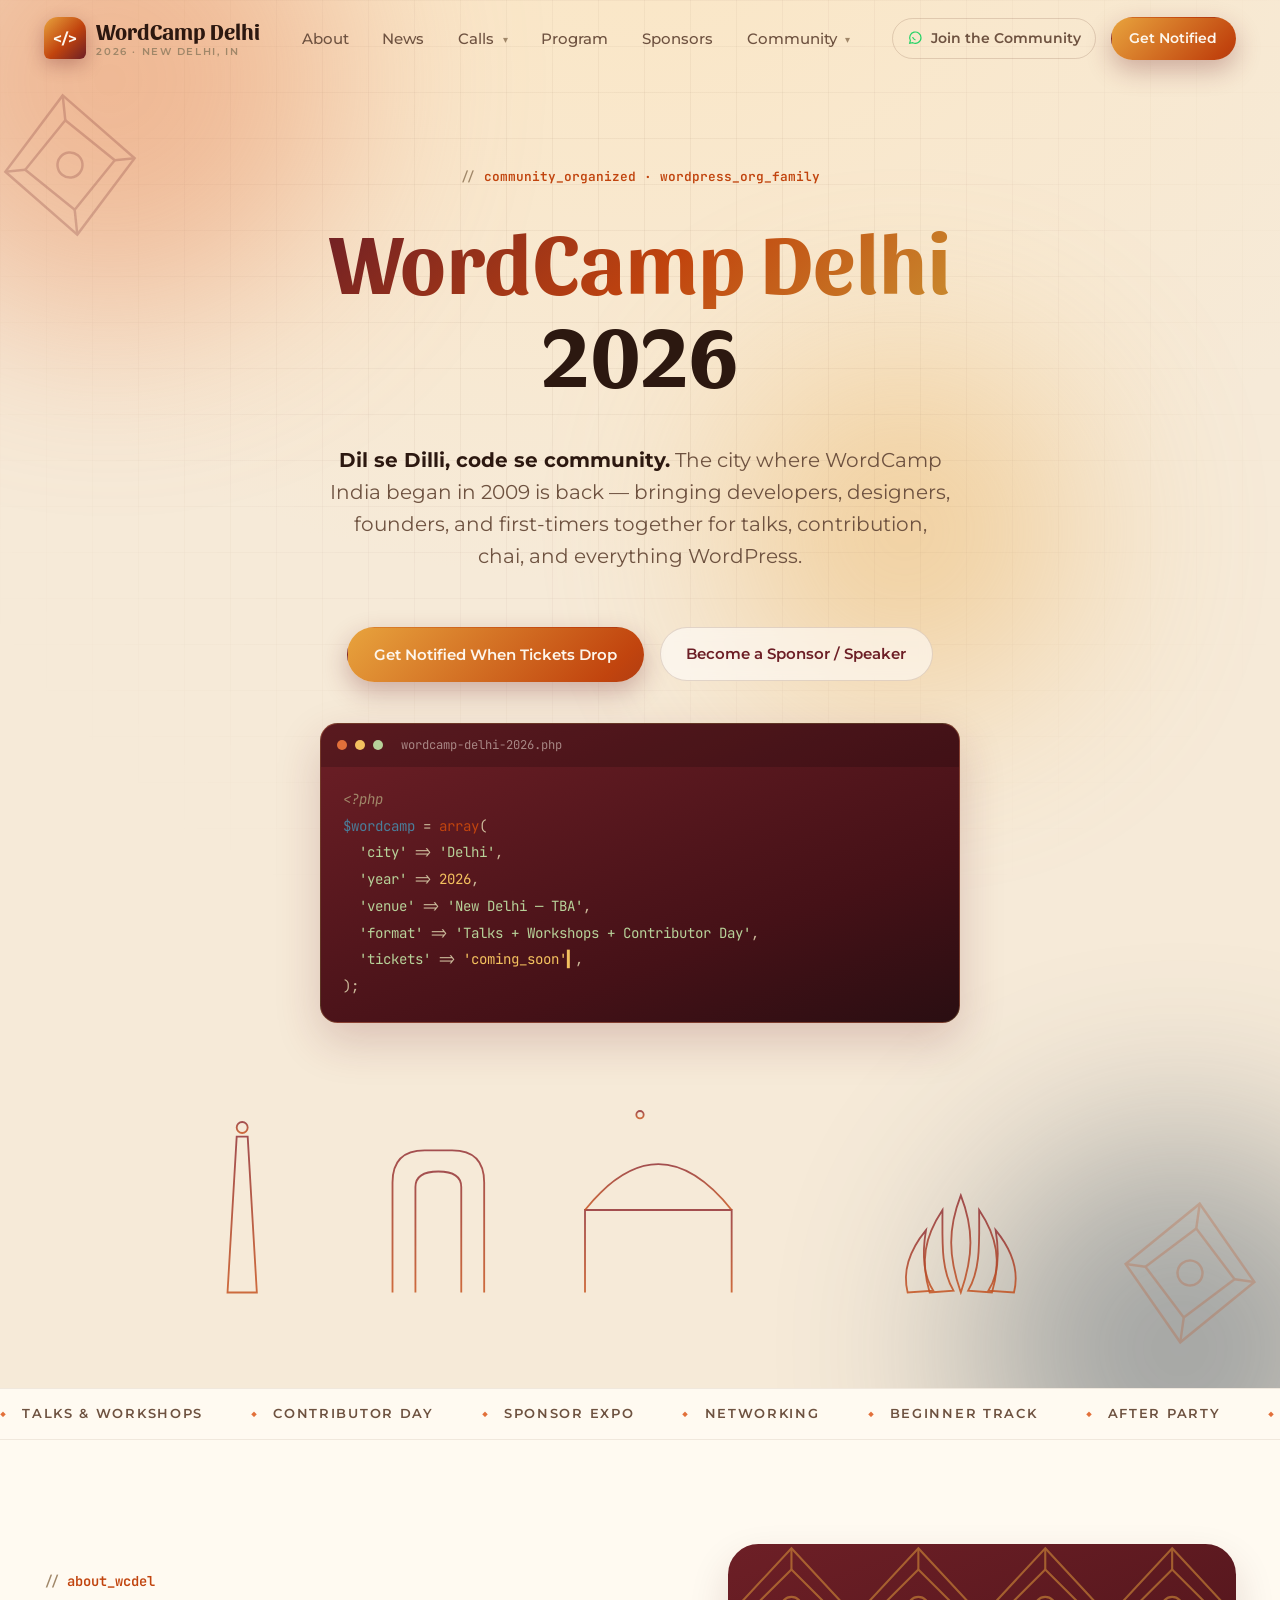
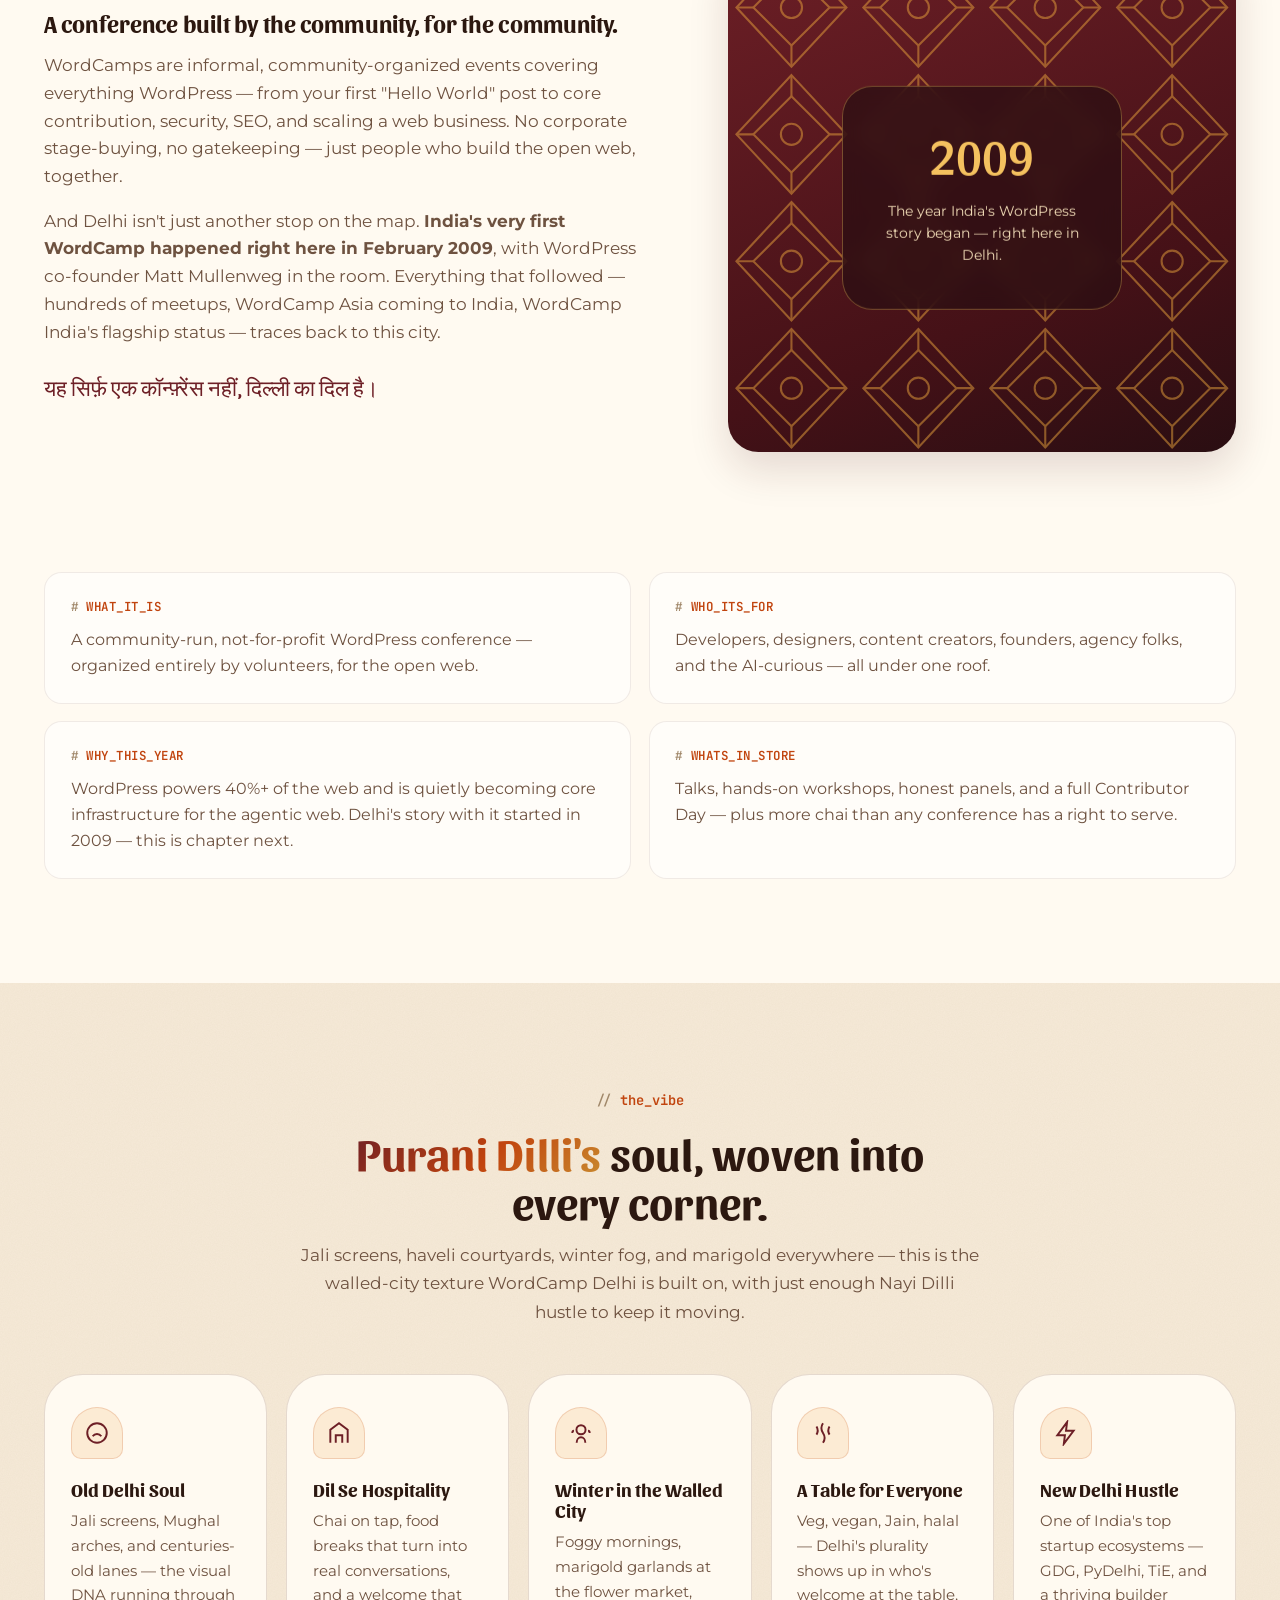
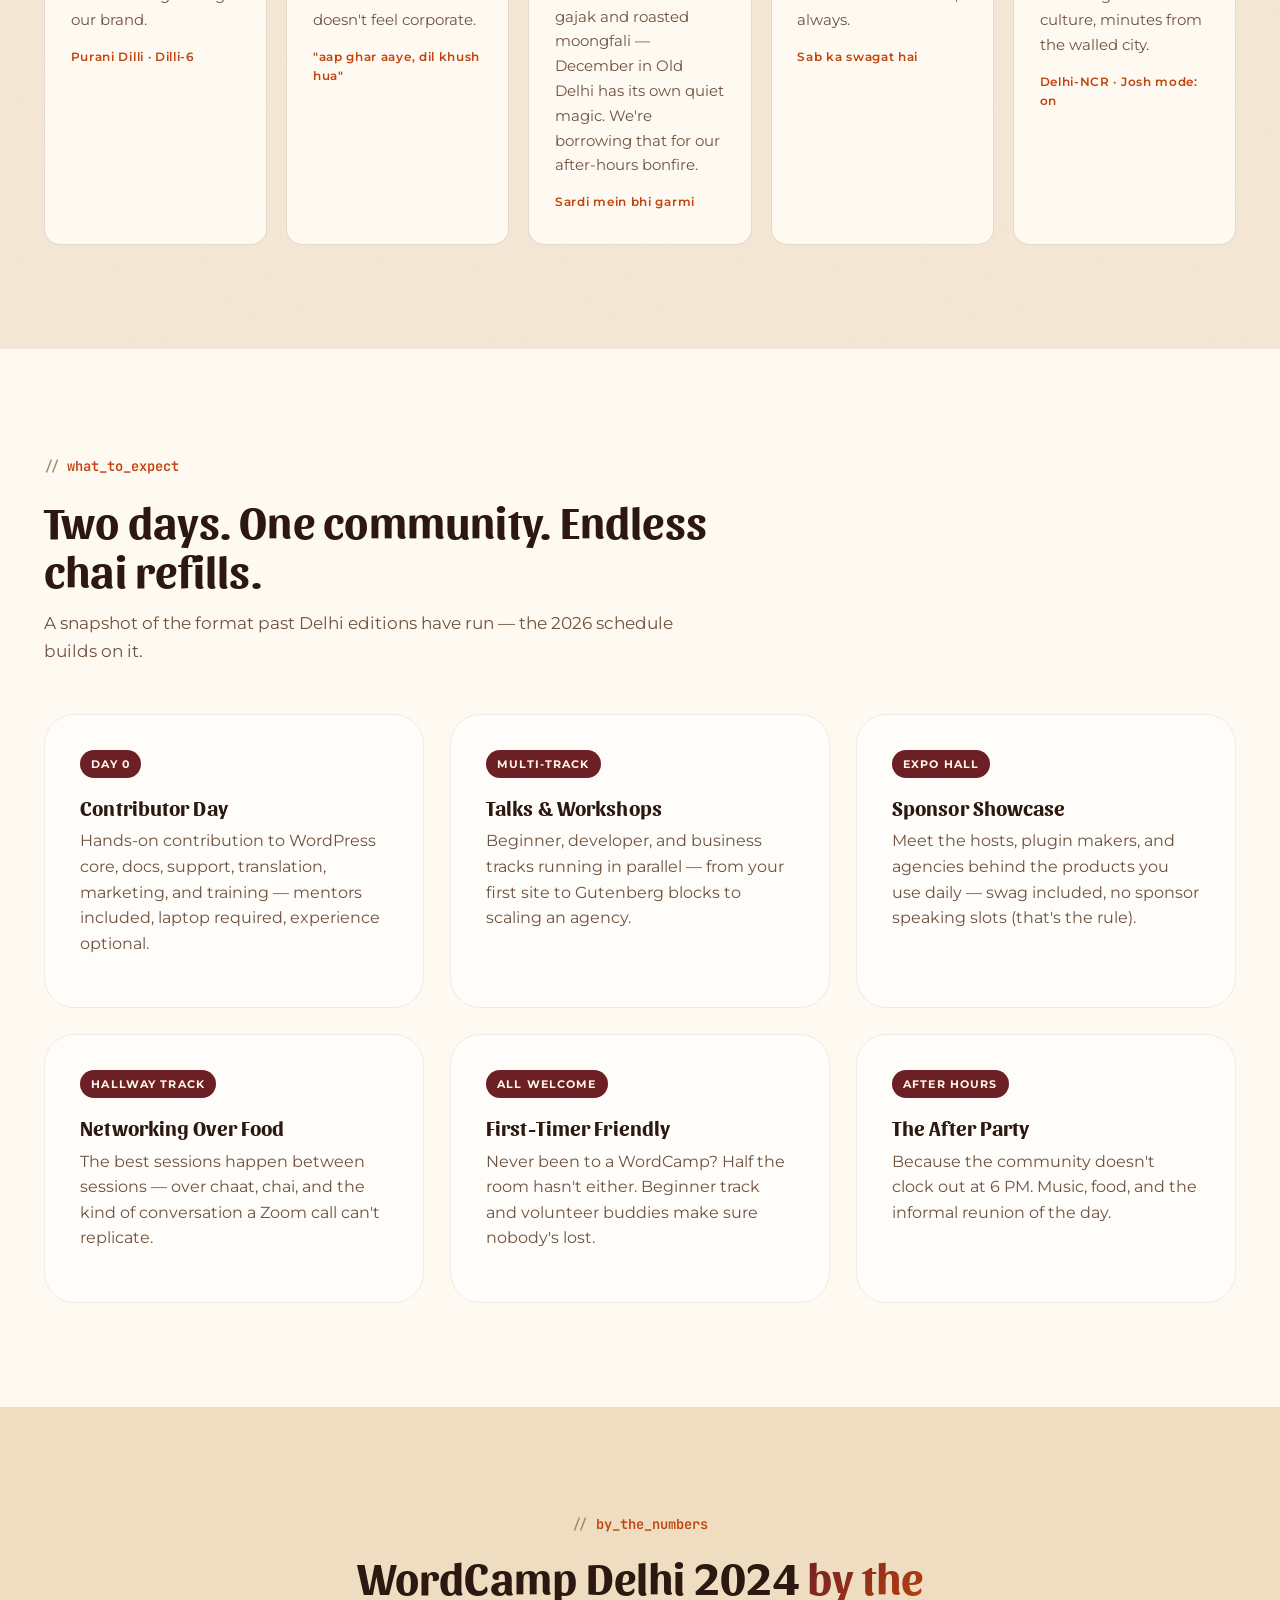
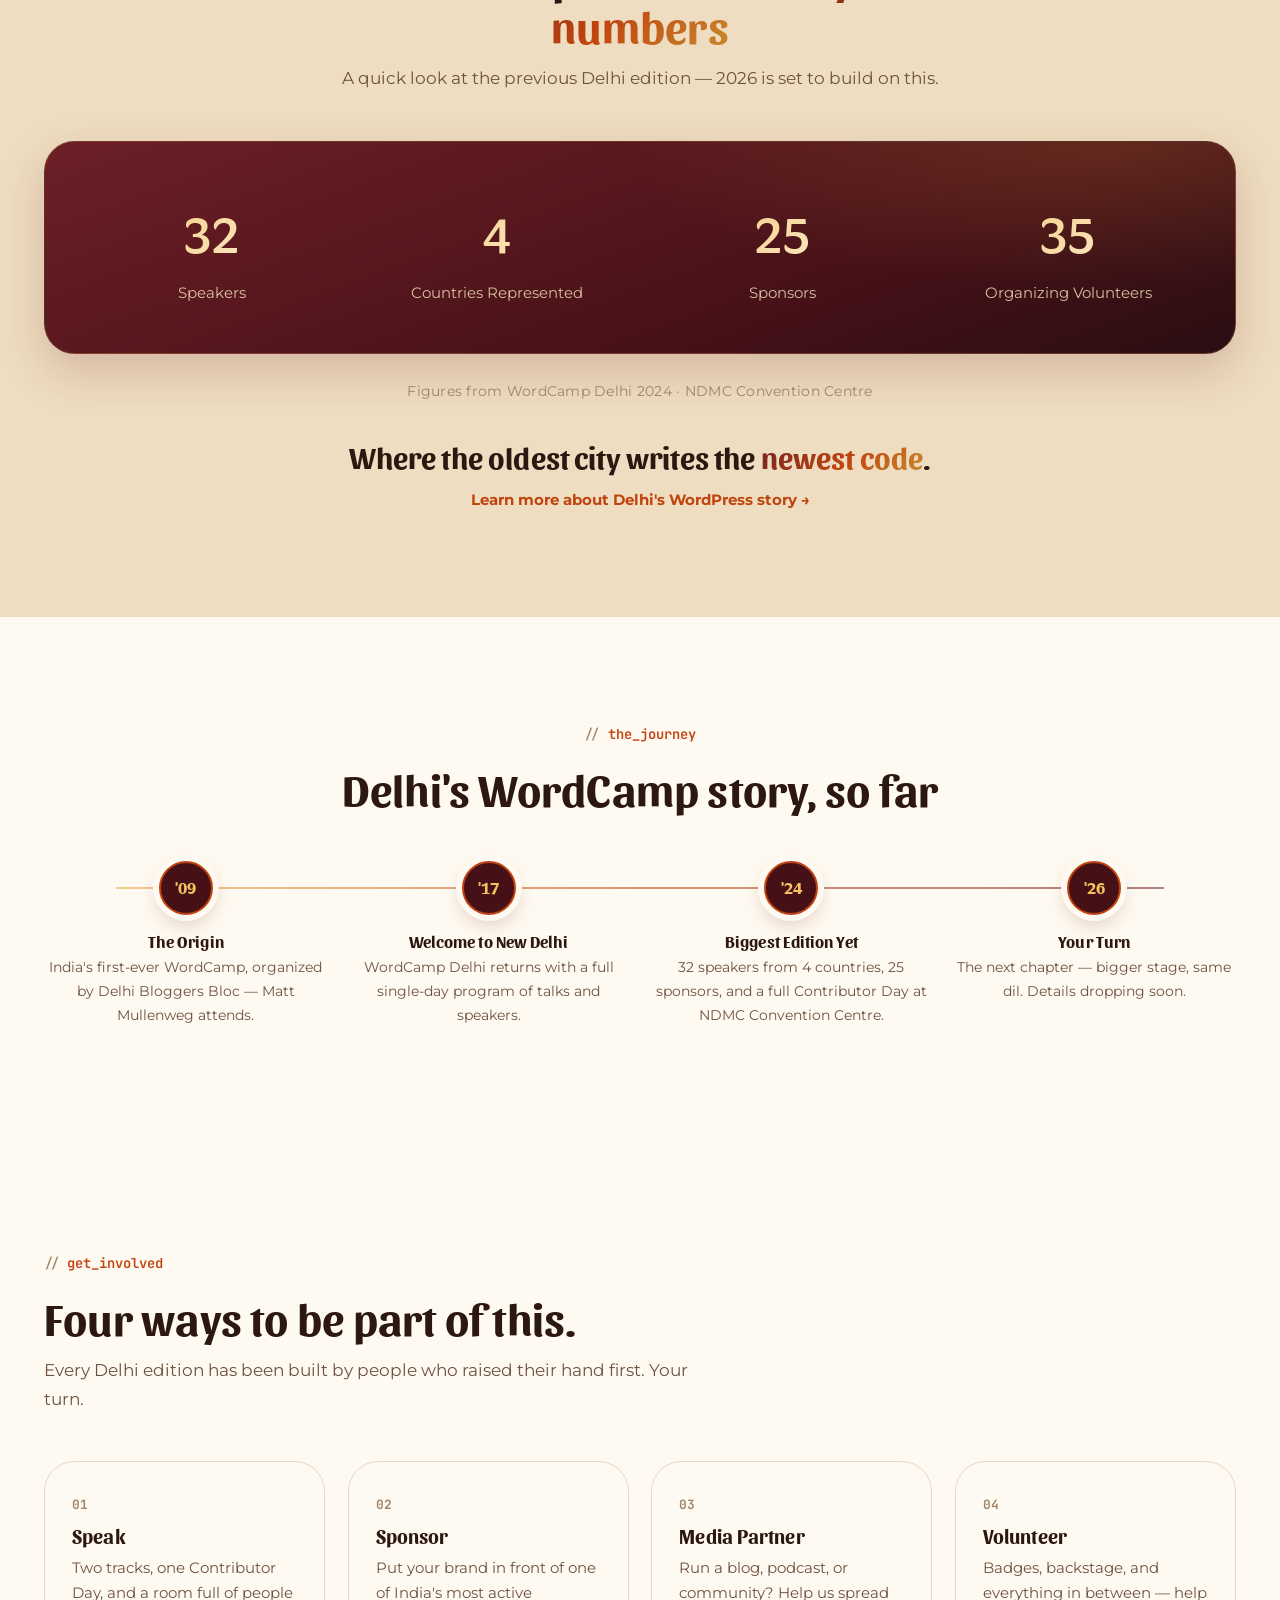
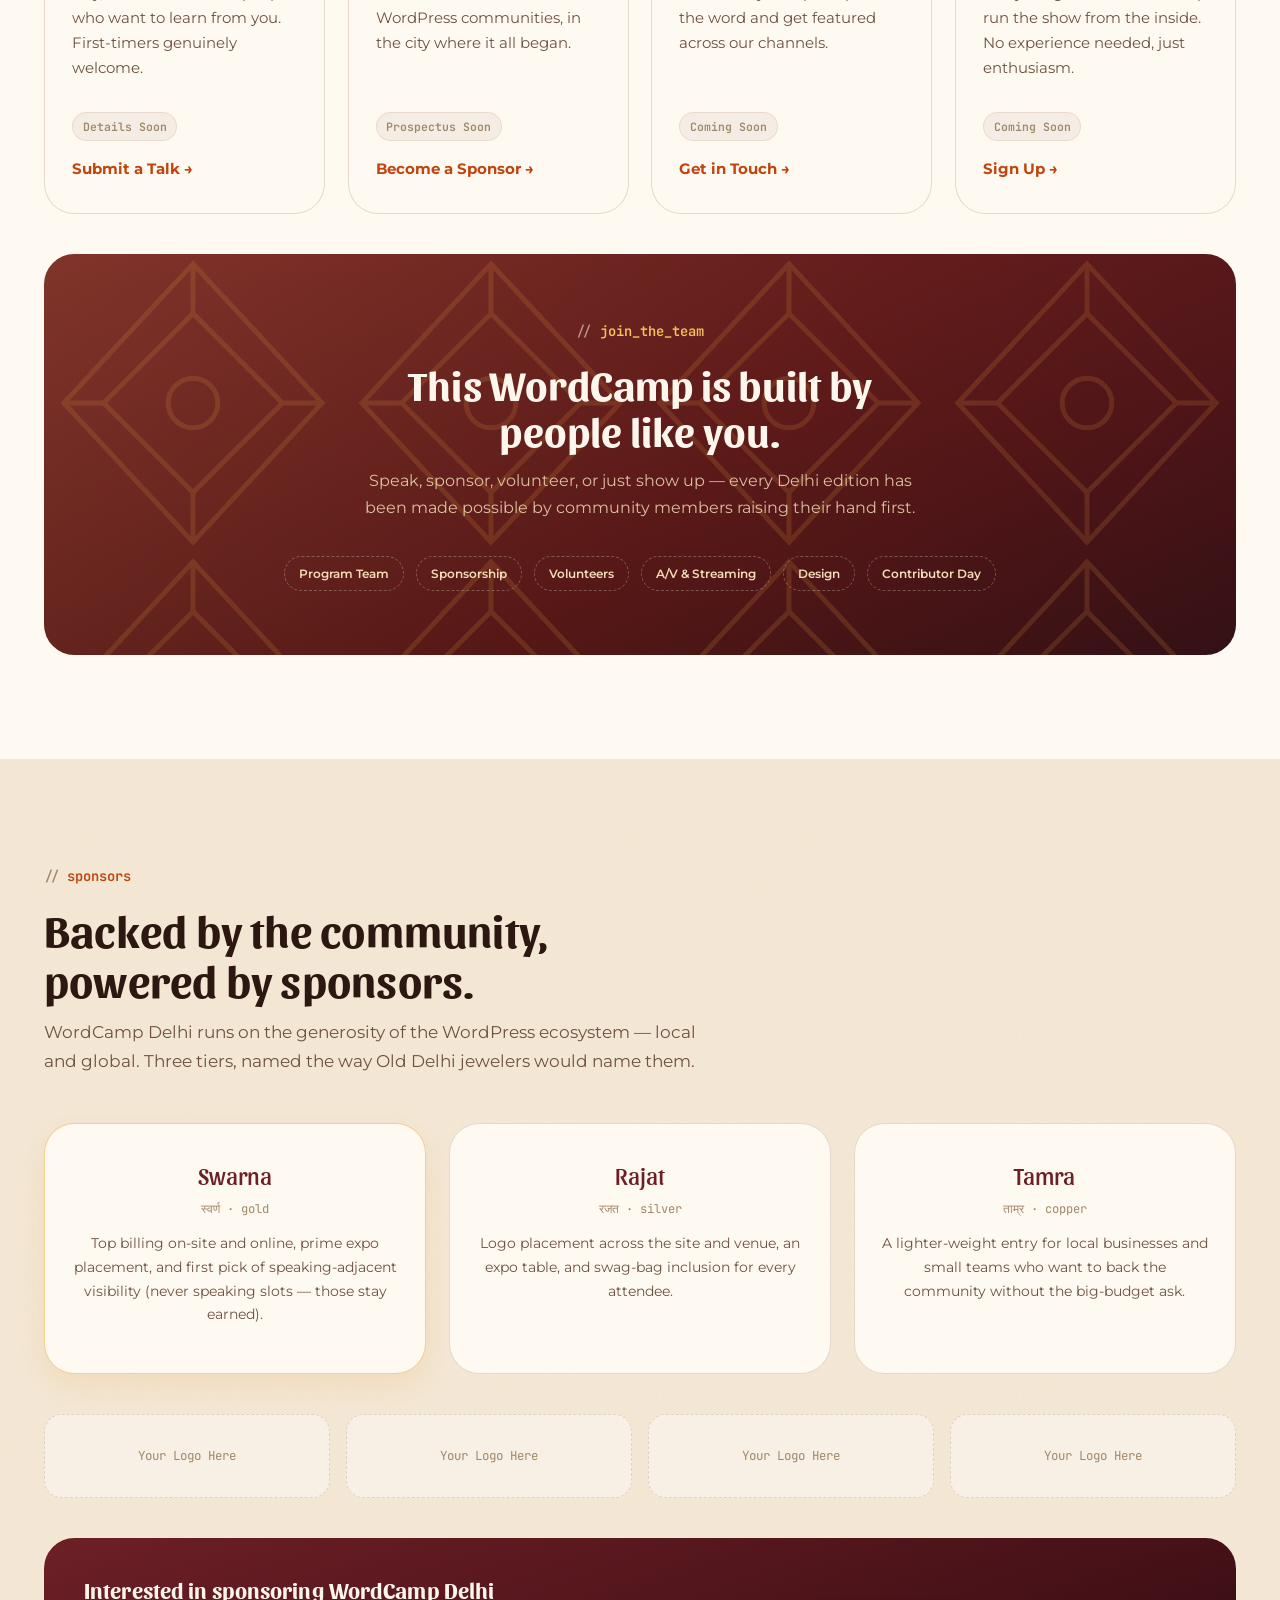
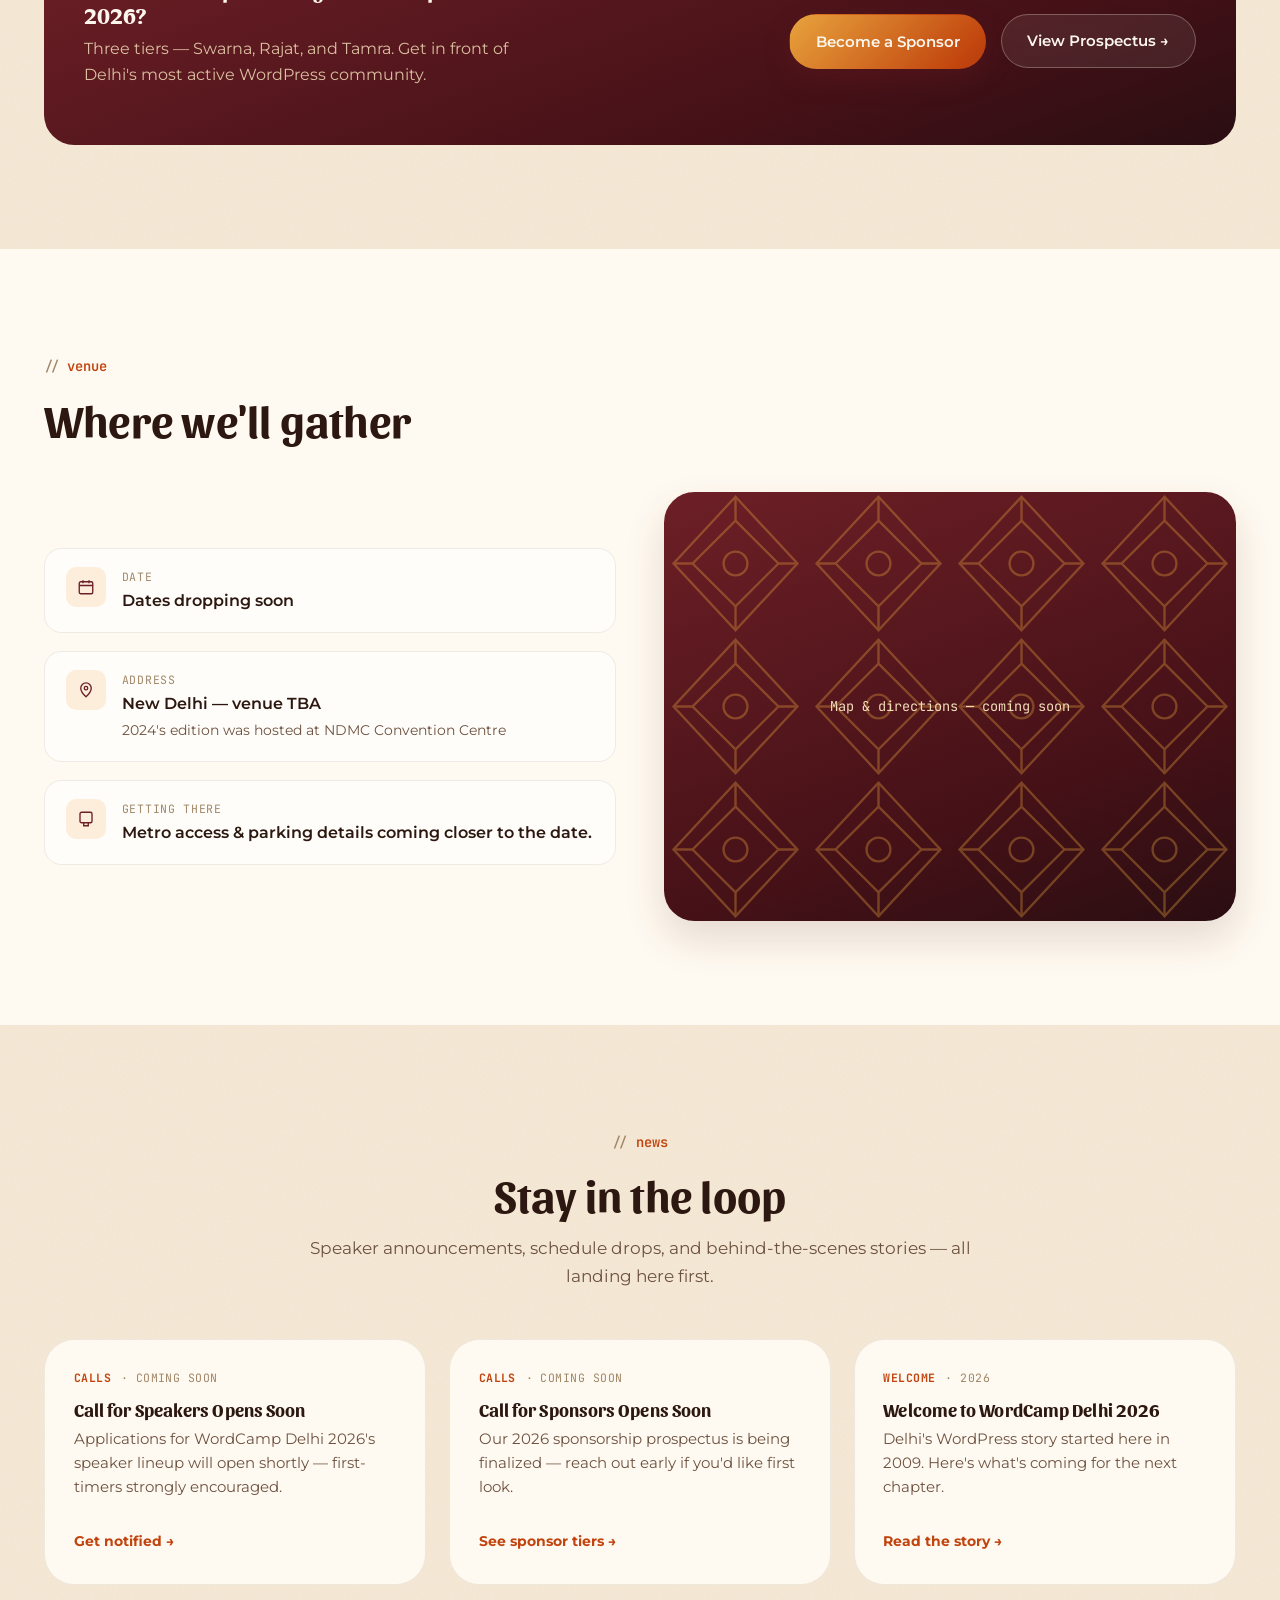
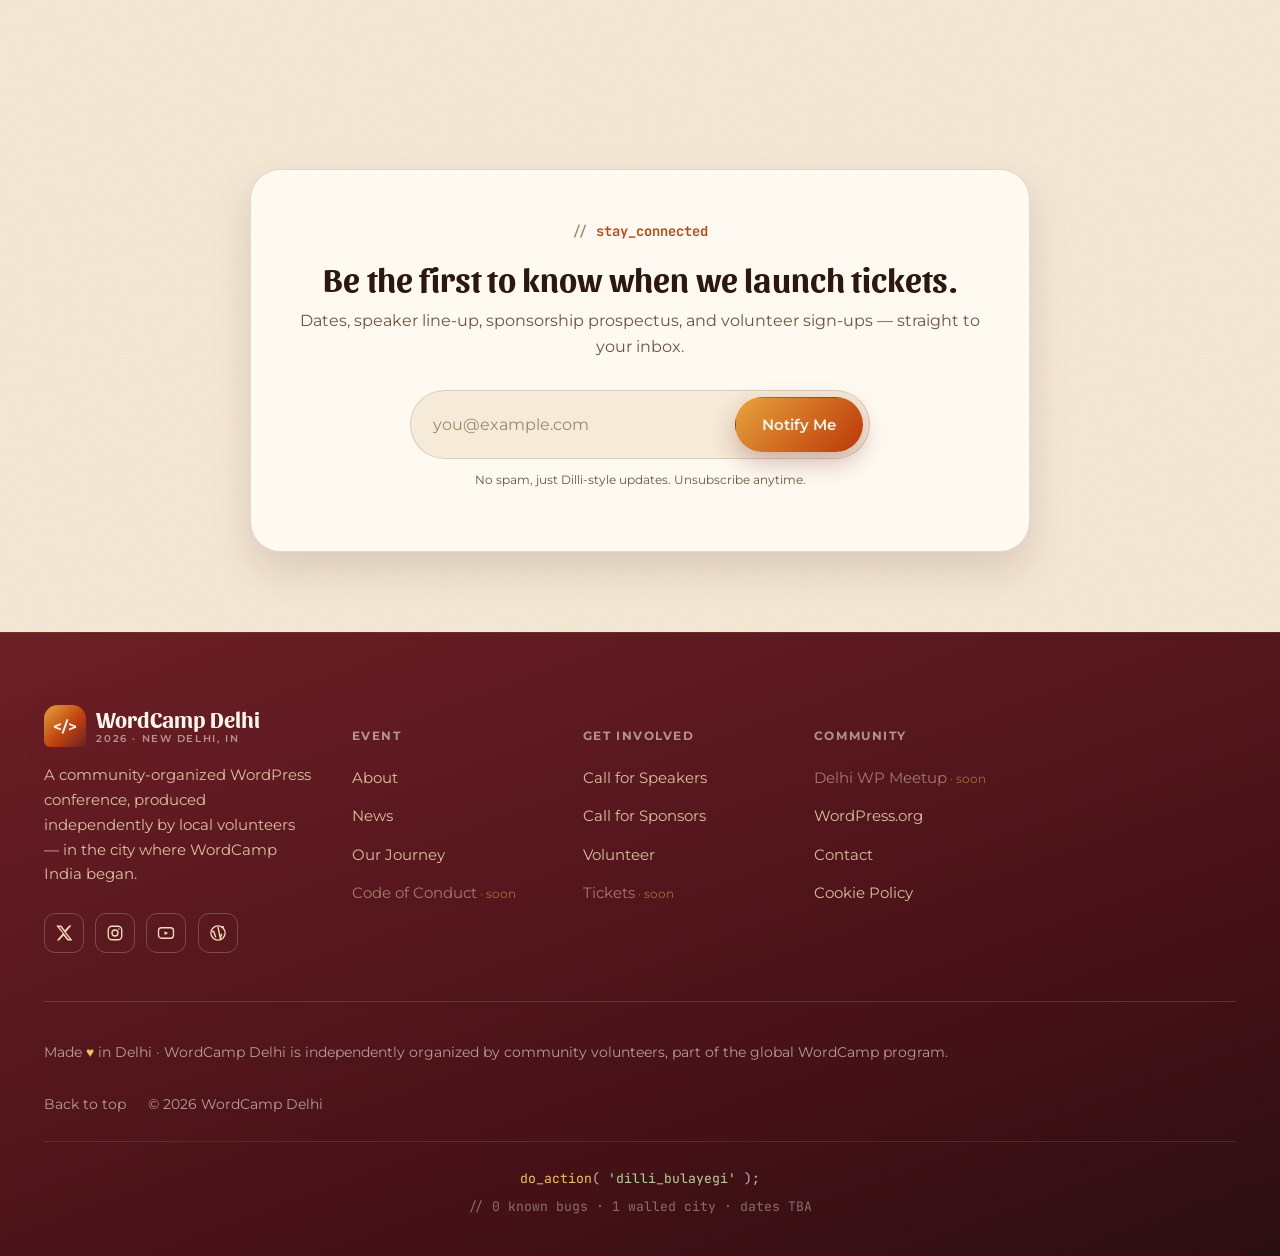
==== commit bd4eb4f5: "Add techy code-editor accents and expand structure to match WC Asia/Bengaluru sites Techy layer (per" ====
--- a/index.html
+++ b/index.html
@@ -10,10 +10,10 @@
 <!-- Favicon: simple inline mark, no external file needed -->
 <link rel="icon" href="data:image/svg+xml,%3Csvg xmlns='http://www.w3.org/2000/svg' viewBox='0 0 64 64'%3E%3Cdefs%3E%3ClinearGradient id='g' x1='0' y1='0' x2='1' y2='1'%3E%3Cstop offset='0' stop-color='%23e8a33d'/%3E%3Cstop offset='.55' stop-color='%23c1440e'/%3E%3Cstop offset='1' stop-color='%236d1f26'/%3E%3C/linearGradient%3E%3C/defs%3E%3Crect width='64' height='64' rx='16' fill='%23451117'/%3E%3Ctext x='32' y='42' font-family='Georgia,serif' font-size='30' font-weight='700' text-anchor='middle' fill='url(%23g)'%3E%3C/%3E%3C/text%3E%3C/svg%3E" />
 
-<!-- Google Fonts: Sansita (headings) + Montserrat (body). -->
+<!-- Google Fonts: Sansita (headings) + Montserrat (body) + JetBrains Mono (code/techy accents). -->
 <link rel="preconnect" href="https://fonts.googleapis.com" />
 <link rel="preconnect" href="https://fonts.gstatic.com" crossorigin />
-<link href="https://fonts.googleapis.com/css2?family=Sansita:ital,wght@0,400;0,700;0,800;0,900;1,700&family=Montserrat:wght@300;400;500;600;700;800&display=swap" rel="stylesheet" />
+<link href="https://fonts.googleapis.com/css2?family=Sansita:ital,wght@0,400;0,700;0,800;0,900;1,700&family=Montserrat:wght@300;400;500;600;700;800&family=JetBrains+Mono:wght@400;500;600;700&display=swap" rel="stylesheet" />
 
 <link rel="stylesheet" href="assets/css/style.css" />
 </head>
@@ -43,14 +43,31 @@
 
     <nav class="main-nav" aria-label="Primary">
       <a href="#about">About</a>
-      <a href="#vibes">Dilli Vibes</a>
+      <a href="#news">News</a>
+      <div class="nav-item">
+        <a href="#involve">Calls <span class="caret">▾</span></a>
+        <div class="nav-dropdown">
+          <a href="#involve">Call for Speakers</a>
+          <a href="#sponsors">Call for Sponsors</a>
+        </div>
+      </div>
       <a href="#highlights">Program</a>
-      <a href="#journey">Journey</a>
-      <a href="#join">Get Involved</a>
+      <a href="#sponsors">Sponsors</a>
+      <div class="nav-item">
+        <a href="#journey">Community <span class="caret">▾</span></a>
+        <div class="nav-dropdown">
+          <a href="#journey">Our Journey</a>
+          <a href="#">Code of Conduct</a>
+          <a href="#newsletter">Contact</a>
+        </div>
+      </div>
     </nav>
 
     <div class="header-actions">
-      <a href="#join" class="btn btn-ghost btn-sm">Volunteer</a>
+      <a href="#newsletter" class="btn-whatsapp">
+        <svg width="16" height="16" viewBox="0 0 24 24" fill="none" stroke="currentColor" stroke-width="1.8"><path d="M21 11.5a8.5 8.5 0 0 1-12.36 7.56L4 20l1.06-4.36A8.5 8.5 0 1 1 21 11.5Z" /><path d="M8.5 10.5c.3 2 2.2 3.9 4.2 4.2" /></svg>
+        Join the Community
+      </a>
       <a href="#newsletter" class="btn btn-primary btn-sm">Get Notified</a>
       <button class="nav-toggle" id="navToggle" aria-label="Toggle menu" aria-expanded="false">
         <span></span><span></span><span></span>
@@ -62,10 +79,13 @@
 <!-- ============================ MOBILE NAV OVERLAY ======================== -->
 <div class="mobile-nav" id="mobileNav">
   <a href="#about">About</a>
-  <a href="#vibes">Dilli Vibes</a>
+  <a href="#news">News</a>
+  <a href="#involve" class="sub">↳ Call for Speakers</a>
+  <a href="#sponsors" class="sub">↳ Call for Sponsors</a>
   <a href="#highlights">Program</a>
+  <a href="#sponsors">Sponsors</a>
   <a href="#journey">Journey</a>
-  <a href="#join">Get Involved</a>
+  <a href="#" class="sub">↳ Code of Conduct</a>
   <a href="#newsletter" class="btn btn-primary">Get Notified</a>
 </div>
 
@@ -82,7 +102,7 @@
     <svg class="hero-jali right"><use href="#jali-motif" /></svg>
 
     <div class="container hero-inner">
-      <span class="eyebrow" data-reveal>Community-Organized · WordPress.org Family</span>
+      <span class="eyebrow" data-reveal>community_organized · wordpress_org_family</span>
 
       <h1 data-reveal data-reveal-delay="1">
         <span class="text-gradient">WordCamp Delhi</span>
@@ -97,14 +117,25 @@
 
       <div class="hero-actions" data-reveal data-reveal-delay="3">
         <a href="#newsletter" class="btn btn-primary">Get Notified When Tickets Drop</a>
-        <a href="#join" class="btn btn-ghost">Become a Sponsor / Speaker</a>
-      </div>
-
-      <div class="hero-meta" data-reveal data-reveal-delay="4">
-        <span><i class="dot"></i> New Delhi, India</span>
-        <span><i class="dot"></i> Dates dropping soon</span>
-        <span><i class="dot"></i> Contributor Day included</span>
-        <span><i class="dot"></i> Since 2009 — India's first WordCamp city</span>
+        <a href="#involve" class="btn btn-ghost">Become a Sponsor / Speaker</a>
+      </div>
+
+      <!-- Techy "key details" readout, styled like a code editor window -->
+      <div class="terminal" data-reveal data-reveal-delay="4">
+        <div class="terminal-bar">
+          <span class="tl-dot red"></span><span class="tl-dot yellow"></span><span class="tl-dot green"></span>
+          <span class="file">wordcamp-delhi-2026.php</span>
+        </div>
+        <div class="terminal-body">
+          <div><span class="tk-comment">&lt;?php</span></div>
+          <div><span class="tk-var">$wordcamp</span> <span class="tk-punct">=</span> <span class="tk-key">array</span><span class="tk-punct">(</span></div>
+          <div>&nbsp;&nbsp;<span class="tk-str">'city'</span> <span class="tk-punct">=&gt;</span> <span class="tk-str">'Delhi'</span><span class="tk-punct">,</span></div>
+          <div>&nbsp;&nbsp;<span class="tk-str">'year'</span> <span class="tk-punct">=&gt;</span> <span class="tk-func">2026</span><span class="tk-punct">,</span></div>
+          <div>&nbsp;&nbsp;<span class="tk-str">'venue'</span> <span class="tk-punct">=&gt;</span> <span class="tk-str">'New Delhi — TBA'</span><span class="tk-punct">,</span></div>
+          <div>&nbsp;&nbsp;<span class="tk-str">'format'</span> <span class="tk-punct">=&gt;</span> <span class="tk-str">'Talks + Workshops + Contributor Day'</span><span class="tk-punct">,</span></div>
+          <div>&nbsp;&nbsp;<span class="tk-str">'tickets'</span> <span class="tk-punct">=&gt;</span> <span class="tk-func">'coming_soon'</span><span class="cursor-blink"></span><span class="tk-punct">,</span></div>
+          <div><span class="tk-punct">);</span></div>
+        </div>
       </div>
 
       <!-- Stylised Delhi skyline: Qutub Minar, India Gate, a central dome, Lotus Temple -->
@@ -170,7 +201,7 @@
   <section class="on-cream" id="about">
     <div class="container about-grid">
       <div class="about-copy" data-reveal>
-        <span class="eyebrow">What is WordCamp?</span>
+        <span class="eyebrow">about_wcdel</span>
         <h2 style="margin-top:1rem">A conference built by the community, for the community.</h2>
         <p>WordCamps are informal, community-organized events covering everything WordPress —
           from your first "Hello World" post to core contribution, security, SEO, and scaling a
@@ -181,21 +212,6 @@
           in the room. Everything that followed — hundreds of meetups, WordCamp Asia coming to
           India, WordCamp India's flagship status — traces back to this city.</p>
         <p class="tagline-hi">यह सिर्फ़ एक कॉन्फ़्रेंस नहीं, दिल्ली का दिल है।</p>
-
-        <div class="about-points">
-          <div class="about-point">
-            <span class="num">01</span>
-            <div><h4>Built by volunteers</h4><p>Organized entirely by local WordPress community members — no ticket markups, no profiteering.</p></div>
-          </div>
-          <div class="about-point">
-            <span class="num">02</span>
-            <div><h4>For every skill level</h4><p>Beginner, developer, and business tracks running side-by-side, so nobody's left out.</p></div>
-          </div>
-          <div class="about-point">
-            <span class="num">03</span>
-            <div><h4>Give back on Contributor Day</h4><p>Ship a patch, fix docs, translate strings, or mentor a first-timer — no experience required.</p></div>
-          </div>
-        </div>
       </div>
 
       <div class="about-visual" data-reveal data-reveal-delay="2">
@@ -222,6 +238,25 @@
           <p>The year India's WordPress story began — right here in Delhi.</p>
         </div>
       </div>
+
+      <div class="about-info-grid" style="grid-column: 1 / -1;">
+        <div class="info-card" data-reveal>
+          <span class="info-label">what_it_is</span>
+          <p>A community-run, not-for-profit WordPress conference — organized entirely by volunteers, for the open web.</p>
+        </div>
+        <div class="info-card" data-reveal data-reveal-delay="1">
+          <span class="info-label">who_its_for</span>
+          <p>Developers, designers, content creators, founders, agency folks, and the AI-curious — all under one roof.</p>
+        </div>
+        <div class="info-card" data-reveal data-reveal-delay="2">
+          <span class="info-label">why_this_year</span>
+          <p>WordPress powers 40%+ of the web and is quietly becoming core infrastructure for the agentic web. Delhi's story with it started in 2009 — this is chapter next.</p>
+        </div>
+        <div class="info-card" data-reveal data-reveal-delay="3">
+          <span class="info-label">whats_in_store</span>
+          <p>Talks, hands-on workshops, honest panels, and a full Contributor Day — plus more chai than any conference has a right to serve.</p>
+        </div>
+      </div>
     </div>
   </section>
 
@@ -229,7 +264,7 @@
   <section id="vibes">
     <div class="container">
       <div class="section-head center" data-reveal>
-        <span class="eyebrow">The Vibe</span>
+        <span class="eyebrow">the_vibe</span>
         <h2><span class="text-gradient">Purani Dilli's</span> soul, woven into every corner.</h2>
         <p>Jali screens, haveli courtyards, winter fog, and marigold everywhere — this is the walled-city
           texture WordCamp Delhi is built on, with just enough Nayi Dilli hustle to keep it moving.</p>
@@ -284,7 +319,7 @@
   <section class="on-cream" id="highlights">
     <div class="container">
       <div class="section-head" data-reveal>
-        <span class="eyebrow">What to Expect</span>
+        <span class="eyebrow">what_to_expect</span>
         <h2 style="margin-top:1rem">Two days. One community. Endless chai refills.</h2>
         <p>A snapshot of the format past Delhi editions have run — the 2026 schedule builds on it.</p>
       </div>
@@ -325,10 +360,10 @@
   </section>
 
   <!-- ================================= STATS ================================ -->
-  <section class="on-surface">
+  <section class="on-surface" id="numbers">
     <div class="container">
       <div class="section-head center" data-reveal>
-        <span class="eyebrow">Last Time, In Numbers</span>
+        <span class="eyebrow">by_the_numbers</span>
         <h2>WordCamp Delhi 2024 <span class="text-gradient">by the numbers</span></h2>
         <p>A quick look at the previous Delhi edition — 2026 is set to build on this.</p>
       </div>
@@ -340,6 +375,11 @@
         <div class="stat"><div class="num" data-count="35">0</div><div class="label">Organizing Volunteers</div></div>
       </div>
       <p class="stats-note">Figures from WordCamp Delhi 2024 · NDMC Convention Centre</p>
+
+      <div class="stats-tagline" data-reveal>
+        <h3>Where the oldest city writes the <span class="text-gradient">newest code</span>.</h3>
+        <a href="#journey">Learn more about Delhi's WordPress story →</a>
+      </div>
     </div>
   </section>
 
@@ -347,7 +387,7 @@
   <section class="on-cream" id="journey">
     <div class="container">
       <div class="section-head center" data-reveal>
-        <span class="eyebrow">The Journey</span>
+        <span class="eyebrow">the_journey</span>
         <h2 style="margin-top:1rem">Delhi's WordCamp story, so far</h2>
       </div>
 
@@ -376,10 +416,47 @@
     </div>
   </section>
 
-  <!-- ================================= JOIN CTA =============================== -->
-  <section id="join">
-    <div class="container">
-      <div class="join-cta" data-reveal>
+  <!-- ============================== GET INVOLVED =============================== -->
+  <section class="on-cream" id="involve">
+    <div class="container">
+      <div class="section-head" data-reveal>
+        <span class="eyebrow">get_involved</span>
+        <h2 style="margin-top:1rem">Four ways to be part of this.</h2>
+        <p>Every Delhi edition has been built by people who raised their hand first. Your turn.</p>
+      </div>
+
+      <div class="involve-grid">
+        <div class="involve-card" data-reveal>
+          <span class="involve-num">01</span>
+          <h3>Speak</h3>
+          <p>Two tracks, one Contributor Day, and a room full of people who want to learn from you. First-timers genuinely welcome.</p>
+          <span class="involve-status soon">Details Soon</span>
+          <a href="#newsletter" class="involve-link">Submit a Talk →</a>
+        </div>
+        <div class="involve-card" data-reveal data-reveal-delay="1">
+          <span class="involve-num">02</span>
+          <h3>Sponsor</h3>
+          <p>Put your brand in front of one of India's most active WordPress communities, in the city where it all began.</p>
+          <span class="involve-status soon">Prospectus Soon</span>
+          <a href="#sponsors" class="involve-link">Become a Sponsor →</a>
+        </div>
+        <div class="involve-card" data-reveal data-reveal-delay="2">
+          <span class="involve-num">03</span>
+          <h3>Media Partner</h3>
+          <p>Run a blog, podcast, or community? Help us spread the word and get featured across our channels.</p>
+          <span class="involve-status soon">Coming Soon</span>
+          <a href="#newsletter" class="involve-link">Get in Touch →</a>
+        </div>
+        <div class="involve-card" data-reveal data-reveal-delay="3">
+          <span class="involve-num">04</span>
+          <h3>Volunteer</h3>
+          <p>Badges, backstage, and everything in between — help run the show from the inside. No experience needed, just enthusiasm.</p>
+          <span class="involve-status soon">Coming Soon</span>
+          <a href="#newsletter" class="involve-link">Sign Up →</a>
+        </div>
+      </div>
+
+      <div class="join-cta" data-reveal style="margin-top:2.5rem">
         <svg class="jali-pattern" viewBox="0 0 480 240" preserveAspectRatio="xMidYMid slice">
           <use href="#jali-motif" x="0" y="0" width="120" height="120" />
           <use href="#jali-motif" x="120" y="0" width="120" height="120" />
@@ -390,15 +467,10 @@
           <use href="#jali-motif" x="240" y="120" width="120" height="120" />
           <use href="#jali-motif" x="360" y="120" width="120" height="120" />
         </svg>
-        <span class="eyebrow eyebrow-invert">Join the Team</span>
+        <span class="eyebrow eyebrow-invert">join_the_team</span>
         <h2 style="margin-top:1rem">This WordCamp is built by people like you.</h2>
         <p>Speak, sponsor, volunteer, or just show up — every Delhi edition has been made possible
           by community members raising their hand first.</p>
-        <div class="join-actions">
-          <a href="#newsletter" class="btn btn-primary">Apply to Speak</a>
-          <a href="#newsletter" class="btn btn-ghost">Sponsor Us</a>
-          <a href="#newsletter" class="btn btn-ghost">Volunteer</a>
-        </div>
         <div class="join-roles">
           <span>Program Team</span><span>Sponsorship</span><span>Volunteers</span><span>A/V &amp; Streaming</span><span>Design</span><span>Contributor Day</span>
         </div>
@@ -406,11 +478,135 @@
     </div>
   </section>
 
+  <!-- ================================ SPONSORS ================================= -->
+  <section id="sponsors">
+    <div class="container">
+      <div class="section-head" data-reveal>
+        <span class="eyebrow">sponsors</span>
+        <h2 style="margin-top:1rem">Backed by the community, powered by sponsors.</h2>
+        <p>WordCamp Delhi runs on the generosity of the WordPress ecosystem — local and global. Three tiers, named the way Old Delhi jewelers would name them.</p>
+      </div>
+
+      <div class="sponsor-tiers">
+        <div class="sponsor-tier tier-gold" data-reveal>
+          <span class="tier-name">Swarna</span>
+          <span class="tier-hi">स्वर्ण · gold</span>
+          <p>Top billing on-site and online, prime expo placement, and first pick of speaking-adjacent visibility (never speaking slots — those stay earned).</p>
+        </div>
+        <div class="sponsor-tier" data-reveal data-reveal-delay="1">
+          <span class="tier-name">Rajat</span>
+          <span class="tier-hi">रजत · silver</span>
+          <p>Logo placement across the site and venue, an expo table, and swag-bag inclusion for every attendee.</p>
+        </div>
+        <div class="sponsor-tier" data-reveal data-reveal-delay="2">
+          <span class="tier-name">Tamra</span>
+          <span class="tier-hi">ताम्र · copper</span>
+          <p>A lighter-weight entry for local businesses and small teams who want to back the community without the big-budget ask.</p>
+        </div>
+      </div>
+
+      <div class="sponsor-logos" data-reveal>
+        <div class="sponsor-logo-slot">Your Logo Here</div>
+        <div class="sponsor-logo-slot">Your Logo Here</div>
+        <div class="sponsor-logo-slot">Your Logo Here</div>
+        <div class="sponsor-logo-slot">Your Logo Here</div>
+      </div>
+
+      <div class="sponsor-callout" data-reveal>
+        <div>
+          <h3>Interested in sponsoring WordCamp Delhi 2026?</h3>
+          <p>Three tiers — Swarna, Rajat, and Tamra. Get in front of Delhi's most active WordPress community.</p>
+        </div>
+        <div class="actions">
+          <a href="#newsletter" class="btn btn-primary">Become a Sponsor</a>
+          <a href="#newsletter" class="btn btn-ghost">View Prospectus →</a>
+        </div>
+      </div>
+    </div>
+  </section>
+
+  <!-- ================================= VENUE =================================== -->
+  <section class="on-cream" id="venue">
+    <div class="container">
+      <div class="section-head" data-reveal>
+        <span class="eyebrow">venue</span>
+        <h2 style="margin-top:1rem">Where we'll gather</h2>
+      </div>
+
+      <div class="venue-wrap">
+        <div class="venue-details" data-reveal>
+          <div class="venue-row">
+            <span class="v-icon"><svg width="18" height="18" viewBox="0 0 24 24" fill="none" stroke="currentColor" stroke-width="1.8"><rect x="3" y="5" width="18" height="16" rx="2" /><path d="M8 3v4M16 3v4M3 10h18" /></svg></span>
+            <div><div class="v-label">date</div><div class="v-value">Dates dropping soon</div></div>
+          </div>
+          <div class="venue-row">
+            <span class="v-icon"><svg width="18" height="18" viewBox="0 0 24 24" fill="none" stroke="currentColor" stroke-width="1.8"><path d="M12 21s7-6.5 7-11.5A7 7 0 0 0 5 9.5C5 14.5 12 21 12 21Z" /><circle cx="12" cy="9.5" r="2.3" /></svg></span>
+            <div><div class="v-label">address</div><div class="v-value">New Delhi — venue TBA<br /><span style="font-weight:400;color:var(--text-dim);font-size:.9rem">2024's edition was hosted at NDMC Convention Centre</span></div></div>
+          </div>
+          <div class="venue-row">
+            <span class="v-icon"><svg width="18" height="18" viewBox="0 0 24 24" fill="none" stroke="currentColor" stroke-width="1.8"><rect x="4" y="3" width="16" height="14" rx="2" /><path d="M8 21h8M9 17v4M15 17v4" /></svg></span>
+            <div><div class="v-label">getting there</div><div class="v-value">Metro access &amp; parking details coming closer to the date.</div></div>
+          </div>
+        </div>
+
+        <div class="venue-map" data-reveal data-reveal-delay="2">
+          <svg class="jali-pattern" viewBox="0 0 400 300" preserveAspectRatio="xMidYMid slice">
+            <use href="#jali-motif" x="0" y="0" width="100" height="100" />
+            <use href="#jali-motif" x="100" y="0" width="100" height="100" />
+            <use href="#jali-motif" x="200" y="0" width="100" height="100" />
+            <use href="#jali-motif" x="300" y="0" width="100" height="100" />
+            <use href="#jali-motif" x="0" y="100" width="100" height="100" />
+            <use href="#jali-motif" x="100" y="100" width="100" height="100" />
+            <use href="#jali-motif" x="200" y="100" width="100" height="100" />
+            <use href="#jali-motif" x="300" y="100" width="100" height="100" />
+            <use href="#jali-motif" x="0" y="200" width="100" height="100" />
+            <use href="#jali-motif" x="100" y="200" width="100" height="100" />
+            <use href="#jali-motif" x="200" y="200" width="100" height="100" />
+            <use href="#jali-motif" x="300" y="200" width="100" height="100" />
+          </svg>
+          <span>Map &amp; directions — coming soon</span>
+        </div>
+      </div>
+    </div>
+  </section>
+
+  <!-- ================================== NEWS =================================== -->
+  <section id="news">
+    <div class="container">
+      <div class="section-head center" data-reveal>
+        <span class="eyebrow">news</span>
+        <h2>Stay in the loop</h2>
+        <p>Speaker announcements, schedule drops, and behind-the-scenes stories — all landing here first.</p>
+      </div>
+
+      <div class="news-grid">
+        <div class="news-card" data-reveal>
+          <div class="news-meta"><span class="news-cat">Calls</span> · coming soon</div>
+          <h3>Call for Speakers Opens Soon</h3>
+          <p>Applications for WordCamp Delhi 2026's speaker lineup will open shortly — first-timers strongly encouraged.</p>
+          <a href="#newsletter" class="news-link">Get notified →</a>
+        </div>
+        <div class="news-card" data-reveal data-reveal-delay="1">
+          <div class="news-meta"><span class="news-cat">Calls</span> · coming soon</div>
+          <h3>Call for Sponsors Opens Soon</h3>
+          <p>Our 2026 sponsorship prospectus is being finalized — reach out early if you'd like first look.</p>
+          <a href="#sponsors" class="news-link">See sponsor tiers →</a>
+        </div>
+        <div class="news-card" data-reveal data-reveal-delay="2">
+          <div class="news-meta"><span class="news-cat">Welcome</span> · 2026</div>
+          <h3>Welcome to WordCamp Delhi 2026</h3>
+          <p>Delhi's WordPress story started here in 2009. Here's what's coming for the next chapter.</p>
+          <a href="#about" class="news-link">Read the story →</a>
+        </div>
+      </div>
+    </div>
+  </section>
+
   <!-- =============================== NEWSLETTER ================================ -->
   <section class="newsletter" id="newsletter">
     <div class="container">
       <div class="newsletter-box" data-reveal>
-        <span class="eyebrow">Stay in the Loop</span>
+        <span class="eyebrow">stay_connected</span>
         <h2 style="margin-top:1rem">Be the first to know when we launch tickets.</h2>
         <p>Dates, speaker line-up, sponsorship prospectus, and volunteer sign-ups — straight to your inbox.</p>
         <form class="newsletter-form" onsubmit="return false;">
@@ -445,18 +641,18 @@
         <h5>Event</h5>
         <ul>
           <li><a href="#about">About</a></li>
-          <li><a href="#" class="soon">Venue &amp; Location</a></li>
-          <li><a href="#" class="soon">Accessibility</a></li>
-          <li><a href="#" class="soon">FAQ</a></li>
+          <li><a href="#news">News</a></li>
+          <li><a href="#journey">Our Journey</a></li>
+          <li><a href="#" class="soon">Code of Conduct</a></li>
         </ul>
       </div>
 
       <div class="footer-col">
-        <h5>Program</h5>
+        <h5>Get Involved</h5>
         <ul>
-          <li><a href="#" class="soon">Schedule</a></li>
-          <li><a href="#" class="soon">Speakers</a></li>
-          <li><a href="#highlights">Contributor Day</a></li>
+          <li><a href="#involve">Call for Speakers</a></li>
+          <li><a href="#sponsors">Call for Sponsors</a></li>
+          <li><a href="#involve">Volunteer</a></li>
           <li><a href="#" class="soon">Tickets</a></li>
         </ul>
       </div>
@@ -464,18 +660,9 @@
       <div class="footer-col">
         <h5>Community</h5>
         <ul>
-          <li><a href="#join">Volunteers</a></li>
-          <li><a href="#" class="soon">Organizers</a></li>
-          <li><a href="#" class="soon">Sponsors</a></li>
-          <li><a href="#" class="soon">Media Partners</a></li>
-        </ul>
-      </div>
-
-      <div class="footer-col">
-        <h5>Policies</h5>
-        <ul>
-          <li><a href="#" class="soon">Code of Conduct</a></li>
-          <li><a href="#newsletter">Contact Us</a></li>
+          <li><a href="#" class="soon">Delhi WP Meetup</a></li>
+          <li><a href="https://wordpress.org/" target="_blank" rel="noopener">WordPress.org</a></li>
+          <li><a href="#newsletter">Contact</a></li>
           <li><a href="https://wordpress.org/about/privacy/cookies/" target="_blank" rel="noopener">Cookie Policy</a></li>
         </ul>
       </div>
@@ -488,6 +675,11 @@
         <span>© 2026 WordCamp Delhi</span>
       </div>
     </div>
+
+    <div class="footer-easteregg">
+      <div class="line1"><span class="tk-func">do_action</span>( <span class="tk-str">'dilli_bulayegi'</span> );</div>
+      <div class="line2">// 0 known bugs · 1 walled city · dates TBA</div>
+    </div>
   </div>
 </footer>
 
--- a/assets/css/style.css
+++ b/assets/css/style.css
@@ -12,6 +12,7 @@
   --font-heading: 'Sansita', 'Georgia', serif;
   --font-body: 'Montserrat', 'Segoe UI', sans-serif;
   --font-label: 'Montserrat', sans-serif; /* small caps / tags / eyebrows */
+  --font-mono: 'JetBrains Mono', 'Fira Code', ui-monospace, monospace; /* code snippets, terminal cards, // comments */
 
   /* ---- Surfaces: warm parchment, not dark ---- */
   --bg: #f6ead8;         /* base parchment */
@@ -39,6 +40,15 @@
   --marigold: #e8a33d;
   --marigold-2: #f4c15f;
   --indigo-dusk: #223a52; /* used sparingly: a hint of winter evening sky */
+  --code-blue: #4a7d99;  /* the one "techy" cool accent, used only inside code/terminal UI */
+
+  /* ---- Syntax colors, used only inside .terminal / code chrome ---- */
+  --syn-comment: #a08769;
+  --syn-keyword: var(--terracotta);
+  --syn-func: var(--marigold-2);
+  --syn-string: #b7d199;
+  --syn-var: var(--code-blue);
+  --syn-punct: #cbb99a;
 
   --grad-brand: linear-gradient(135deg, var(--marigold) 0%, var(--terracotta) 55%, var(--maroon) 100%);
   --grad-brand-text: linear-gradient(135deg, var(--maroon) 0%, var(--terracotta) 55%, #c98a2e 100%);
@@ -105,29 +115,21 @@
   padding-inline: 1.5rem;
 }
 
+/* Code-comment style section labels — "// about_wcdel" — the primary techy signature */
 .eyebrow {
   display: inline-flex;
   align-items: center;
-  gap: 0.5rem;
-  font-family: var(--font-label);
-  font-weight: 700;
-  font-size: 0.76rem;
-  letter-spacing: 0.13em;
-  text-transform: uppercase;
-  color: var(--maroon);
-  background: rgba(232, 163, 61, 0.16);
-  border: 1px solid rgba(109, 31, 38, 0.22);
-  padding: 0.4rem 0.9rem;
-  border-radius: var(--radius-full);
-}
-.eyebrow::before { content: ''; width: 6px; height: 6px; border-radius: 50%; background: var(--terracotta); box-shadow: 0 0 8px rgba(193, 68, 14, 0.5); }
-
-.eyebrow-invert {
-  color: var(--marigold-2);
-  background: rgba(253, 246, 236, 0.08);
-  border-color: rgba(253, 246, 236, 0.28);
-}
-.eyebrow-invert::before { background: var(--marigold-2); box-shadow: 0 0 8px rgba(244, 193, 95, 0.6); }
+  gap: 0.45rem;
+  font-family: var(--font-mono);
+  font-weight: 600;
+  font-size: 0.86rem;
+  letter-spacing: 0;
+  color: var(--terracotta);
+}
+.eyebrow::before { content: '//'; color: var(--syn-comment); font-weight: 500; }
+
+.eyebrow-invert { color: var(--marigold-2); }
+.eyebrow-invert::before { color: rgba(253, 246, 236, 0.55); }
 
 .section-head { max-width: 680px; margin-bottom: 3rem; }
 .section-head.center { margin-inline: auto; text-align: center; }
@@ -256,7 +258,38 @@
 .main-nav a:hover { color: var(--maroon); }
 .main-nav a:hover::after { right: 0; }
 
+.nav-item { position: relative; }
+.nav-item > a::after { display: none; }
+.nav-item .caret { display: inline-block; margin-left: 0.3rem; font-size: 0.6rem; transition: transform .25s ease; color: var(--text-faint); }
+.nav-item:hover .caret { transform: translateY(1px) rotate(180deg); }
+.nav-dropdown {
+  position: absolute; top: 100%; left: 50%; transform: translate(-50%, 8px);
+  min-width: 200px;
+  background: var(--surface);
+  border: 1px solid var(--border);
+  border-radius: var(--radius-md);
+  box-shadow: var(--shadow-card);
+  padding: 0.5rem;
+  opacity: 0; visibility: hidden; pointer-events: none;
+  transition: opacity .25s ease, transform .25s ease, visibility .25s;
+  z-index: 10;
+}
+.nav-item:hover .nav-dropdown { opacity: 1; visibility: visible; pointer-events: auto; transform: translate(-50%, 2px); }
+.nav-dropdown a { display: block; padding: 0.55rem 0.8rem; border-radius: 8px; font-size: 0.9rem; white-space: nowrap; }
+.nav-dropdown a:hover { background: rgba(232,163,61,0.14); color: var(--maroon); padding-left: 0.8rem; }
+.nav-dropdown a::after { display: none; }
+
 .header-actions { display: flex; align-items: center; gap: 0.9rem; }
+
+.btn-whatsapp {
+  display: inline-flex; align-items: center; gap: 0.5rem;
+  color: var(--text-dim); font-size: 0.88rem; font-weight: 600;
+  border: 1px solid var(--border); border-radius: var(--radius-full);
+  padding: 0.5rem 0.9rem;
+  transition: border-color .25s ease, color .25s ease;
+}
+.btn-whatsapp:hover { border-color: #25D366; color: #128C4A; }
+.btn-whatsapp svg { color: #25D366; }
 
 .nav-toggle {
   display: none;
@@ -317,11 +350,46 @@
 
 .hero-actions { display: flex; flex-wrap: wrap; gap: 1rem; justify-content: center; margin-top: 0.6rem; }
 
-.hero-meta { display: flex; flex-wrap: wrap; gap: 0.9rem 1.6rem; justify-content: center; margin-top: 2rem; color: var(--text-faint); font-family: var(--font-label); font-size: 0.8rem; font-weight: 600; letter-spacing: 0.03em; }
-.hero-meta span { display: inline-flex; align-items: center; gap: 0.45rem; }
-.hero-meta .dot { width: 6px; height: 6px; border-radius: 50%; background: var(--terracotta); box-shadow: 0 0 8px rgba(193,68,14,.55); }
-
 .skyline { width: 100%; max-width: 1100px; margin: 3.2rem auto -10px; opacity: 0.9; }
+
+/* ============================ TERMINAL CARD ============================ */
+/* A little "code editor window" — the hero's key-details readout */
+.terminal {
+  width: 100%; max-width: 640px;
+  margin-top: 1rem;
+  background: var(--grad-haveli);
+  border-radius: var(--radius-md);
+  border: 1px solid rgba(244,193,95,0.22);
+  box-shadow: var(--shadow-glow);
+  overflow: hidden;
+  text-align: left;
+}
+.terminal-bar { display: flex; align-items: center; gap: 0.5rem; padding: 0.7rem 1rem; background: rgba(0,0,0,0.18); }
+.terminal-bar .tl-dot { width: 10px; height: 10px; border-radius: 50%; }
+.tl-dot.red { background: #e2703a; }
+.tl-dot.yellow { background: #f4c15f; }
+.tl-dot.green { background: #b7d199; }
+.terminal-bar span.file { margin-left: 0.6rem; font-family: var(--font-mono); font-size: 0.76rem; color: rgba(253,246,236,0.5); }
+.terminal-body { padding: 1.2rem 1.4rem 1.4rem; font-family: var(--font-mono); font-size: 0.88rem; line-height: 1.9; }
+.terminal-body .ln { color: rgba(253,246,236,0.35); display: inline-block; width: 1.4rem; user-select: none; }
+.tk-key { color: var(--syn-keyword); }
+.tk-func { color: var(--syn-func); }
+.tk-str { color: var(--syn-string); }
+.tk-var { color: var(--syn-var); }
+.tk-punct { color: var(--syn-punct); }
+.tk-comment { color: var(--syn-comment); font-style: italic; }
+.cursor-blink::after { content: '▍'; color: var(--marigold-2); animation: blink 1.1s steps(1) infinite; }
+@keyframes blink { 50% { opacity: 0; } }
+
+.code-inline {
+  font-family: var(--font-mono);
+  font-size: 0.86em;
+  background: rgba(109,31,38,0.07);
+  border: 1px solid rgba(109,31,38,0.14);
+  color: var(--maroon);
+  padding: 0.1em 0.45em;
+  border-radius: 0.4em;
+}
 
 /* ============================ MARQUEE STRIP ============================ */
 .marquee-strip {
@@ -357,12 +425,6 @@
 .about-copy p { color: var(--text-dim); font-size: 1.05rem; margin-top: 1rem; }
 .about-copy .tagline-hi { font-family: var(--font-heading); font-size: 1.4rem; color: var(--maroon); margin-top: 1.4rem; }
 
-.about-points { display: grid; gap: 1rem; margin-top: 2rem; }
-.about-point { display: flex; gap: 1rem; align-items: flex-start; background: rgba(255,255,255,0.6); border: 1px solid var(--border-soft); padding: 1.1rem 1.3rem; border-radius: var(--radius-md); }
-.about-point .num { font-family: var(--font-label); font-weight: 700; color: var(--terracotta); font-size: 0.95rem; }
-.about-point h4 { font-size: 1.05rem; color: var(--text); }
-.about-point p { margin: 0.25rem 0 0; font-size: 0.95rem; color: var(--text-dim); }
-
 .about-visual { position: relative; aspect-ratio: 1/1; border-radius: var(--radius-lg); background: var(--grad-haveli); overflow: hidden; box-shadow: var(--shadow-card); }
 .about-visual .jali-pattern { position: absolute; inset: 0; opacity: 0.5; color: var(--marigold); }
 .about-visual .badge-float {
@@ -376,6 +438,12 @@
 }
 .about-visual .badge-float .yr { font-family: var(--font-heading); font-size: 3rem; color: var(--marigold-2); }
 .about-visual .badge-float p { color: var(--cream-2); font-size: 0.85rem; margin-top: 0.3rem; }
+
+.about-info-grid { display: grid; grid-template-columns: repeat(2, 1fr); gap: 1.1rem; margin-top: 3.5rem; }
+.info-card { background: rgba(255,255,255,0.6); border: 1px solid var(--border-soft); border-radius: var(--radius-md); padding: 1.5rem 1.6rem; }
+.info-card .info-label { display: flex; align-items: center; gap: 0.5rem; font-family: var(--font-mono); font-weight: 600; font-size: 0.78rem; letter-spacing: 0.04em; color: var(--terracotta); text-transform: uppercase; }
+.info-card .info-label::before { content: '#'; color: var(--syn-comment); }
+.info-card p { margin: 0.6rem 0 0; color: var(--text-dim); font-size: 0.98rem; }
 
 /* =========================== DELHI VIBES ============================= */
 .vibes-grid { display: grid; grid-template-columns: repeat(auto-fit, minmax(200px, 1fr)); gap: 1.2rem; }
@@ -449,6 +517,9 @@
 .stat .num { font-family: var(--font-heading); font-size: clamp(2.4rem, 4vw, 3.4rem); background: linear-gradient(135deg, var(--marigold-2), var(--cream)); -webkit-background-clip: text; background-clip: text; color: transparent; }
 .stat .label { color: var(--cream-2); opacity: 0.85; font-size: 0.92rem; margin-top: 0.4rem; }
 .stats-note { text-align: center; color: var(--text-faint); font-size: 0.85rem; margin-top: 1.6rem; font-family: var(--font-label); letter-spacing: 0.02em; }
+.stats-tagline { text-align: center; margin-top: 2.4rem; }
+.stats-tagline h3 { font-size: clamp(1.3rem, 2.6vw, 1.9rem); }
+.stats-tagline a { display: inline-block; margin-top: 0.8rem; font-weight: 700; color: var(--terracotta); font-family: var(--font-label); font-size: 0.95rem; }
 
 /* =============================== TIMELINE =============================== */
 .timeline { display: grid; grid-template-columns: repeat(4, 1fr); gap: 1.2rem; position: relative; }
@@ -470,6 +541,80 @@
 .timeline-item h4 { margin-top: 1.1rem; color: var(--text); font-size: 1.05rem; }
 .timeline-item p { color: var(--text-dim); font-size: 0.9rem; margin-top: 0.35rem; }
 
+/* ============================== GET INVOLVED ============================= */
+.involve-grid { display: grid; grid-template-columns: repeat(4, 1fr); gap: 1.4rem; }
+.involve-card {
+  padding: 2rem 1.7rem;
+  border-radius: var(--radius-lg);
+  background: var(--surface);
+  border: 1px solid var(--border);
+  transition: transform .4s var(--ease), box-shadow .4s ease, border-color .4s ease;
+  display: flex; flex-direction: column;
+}
+.involve-card:hover { transform: translateY(-6px); box-shadow: var(--shadow-card); border-color: rgba(193,68,14,0.35); }
+.involve-card .involve-num { font-family: var(--font-mono); font-weight: 700; font-size: 0.8rem; color: var(--syn-comment); }
+.involve-card h3 { font-size: 1.25rem; margin-top: 0.6rem; }
+.involve-card p { color: var(--text-dim); font-size: 0.94rem; margin-top: 0.6rem; flex: 1; }
+.involve-card .involve-status {
+  display: inline-flex; align-self: flex-start; margin-top: 1rem;
+  font-family: var(--font-mono); font-size: 0.72rem; font-weight: 600;
+  color: var(--maroon); background: rgba(232,163,61,0.14); border: 1px solid rgba(109,31,38,0.18);
+  padding: 0.25rem 0.6rem; border-radius: var(--radius-full);
+}
+.involve-card .involve-status.soon { color: var(--text-faint); background: rgba(94,45,26,0.06); border-color: var(--border-soft); }
+.involve-card .involve-link { margin-top: 1rem; font-weight: 700; color: var(--terracotta); font-size: 0.94rem; display: inline-flex; align-items: center; gap: 0.4rem; transition: gap .25s ease; }
+.involve-card .involve-link:hover { gap: 0.65rem; }
+
+/* ================================ SPONSORS ============================== */
+.sponsor-tiers { display: grid; grid-template-columns: repeat(3, 1fr); gap: 1.4rem; margin-bottom: 2.5rem; }
+.sponsor-tier { border-radius: var(--radius-lg); border: 1px solid var(--border); background: var(--surface); padding: 2rem 1.7rem; text-align: center; }
+.sponsor-tier .tier-name { font-family: var(--font-heading); font-size: 1.5rem; color: var(--maroon); }
+.sponsor-tier .tier-hi { font-family: var(--font-mono); font-size: 0.76rem; color: var(--syn-comment); margin-top: 0.2rem; display: block; }
+.sponsor-tier p { color: var(--text-dim); font-size: 0.9rem; margin-top: 0.8rem; }
+.sponsor-tier.tier-gold { border-color: rgba(232,163,61,0.5); box-shadow: 0 12px 30px rgba(232,163,61,0.16); }
+
+.sponsor-logos { display: grid; grid-template-columns: repeat(auto-fit, minmax(140px, 1fr)); gap: 1rem; margin-bottom: 2.5rem; }
+.sponsor-logo-slot {
+  height: 84px; display: grid; place-items: center;
+  border: 1px dashed var(--border); border-radius: var(--radius-md);
+  color: var(--text-faint); font-family: var(--font-mono); font-size: 0.78rem;
+  background: rgba(255,255,255,0.4);
+}
+
+.sponsor-callout {
+  border-radius: var(--radius-lg); padding: 2.5rem; background: var(--grad-haveli);
+  display: flex; flex-wrap: wrap; align-items: center; justify-content: space-between; gap: 1.5rem;
+}
+.sponsor-callout h3 { color: var(--cream); font-size: 1.4rem; max-width: 32ch; }
+.sponsor-callout p { color: var(--cream-2); opacity: 0.85; margin-top: 0.5rem; max-width: 40ch; }
+.sponsor-callout .actions { display: flex; gap: 0.9rem; flex-wrap: wrap; }
+.sponsor-callout .btn-ghost { background: rgba(253,246,236,0.08); border-color: rgba(253,246,236,0.28); color: var(--cream); }
+.sponsor-callout .btn-ghost:hover { border-color: var(--marigold-2); color: var(--marigold-2); }
+
+/* ================================= VENUE ================================= */
+.venue-wrap { display: grid; grid-template-columns: 1fr 1fr; gap: 3rem; align-items: center; }
+.venue-details { display: grid; gap: 1.1rem; }
+.venue-row { display: flex; gap: 1rem; align-items: flex-start; padding: 1.1rem 1.3rem; background: rgba(255,255,255,0.6); border: 1px solid var(--border-soft); border-radius: var(--radius-md); }
+.venue-row .v-icon { width: 40px; height: 40px; border-radius: 10px; display: grid; place-items: center; background: rgba(232,163,61,0.16); color: var(--maroon); flex-shrink: 0; }
+.venue-row .v-label { font-family: var(--font-mono); font-size: 0.72rem; text-transform: uppercase; letter-spacing: 0.06em; color: var(--syn-comment); }
+.venue-row .v-value { color: var(--text); font-weight: 600; margin-top: 0.15rem; }
+.venue-map {
+  aspect-ratio: 4/3; border-radius: var(--radius-lg); background: var(--grad-haveli);
+  display: grid; place-items: center; position: relative; overflow: hidden; box-shadow: var(--shadow-card);
+}
+.venue-map .jali-pattern { position: absolute; inset: 0; opacity: 0.35; color: var(--marigold); }
+.venue-map span { position: relative; font-family: var(--font-mono); color: var(--cream-2); font-size: 0.85rem; text-align: center; padding: 1rem; }
+
+/* ================================== NEWS ================================= */
+.news-grid { display: grid; grid-template-columns: repeat(3, 1fr); gap: 1.4rem; }
+.news-card { background: var(--surface); border: 1px solid var(--border-soft); border-radius: var(--radius-lg); padding: 1.8rem; transition: transform .4s var(--ease), box-shadow .4s ease; }
+.news-card:hover { transform: translateY(-6px); box-shadow: var(--shadow-card); }
+.news-card .news-meta { display: flex; align-items: center; gap: 0.6rem; font-family: var(--font-mono); font-size: 0.72rem; color: var(--syn-comment); text-transform: uppercase; letter-spacing: 0.04em; }
+.news-card .news-cat { color: var(--terracotta); font-weight: 700; }
+.news-card h3 { font-size: 1.15rem; margin-top: 0.7rem; }
+.news-card p { color: var(--text-dim); font-size: 0.92rem; margin-top: 0.5rem; }
+.news-card .news-link { margin-top: 1rem; display: inline-block; font-weight: 700; color: var(--terracotta); font-size: 0.9rem; }
+
 /* ================================ JOIN CTA =============================== */
 .join-cta {
   border-radius: var(--radius-lg);
@@ -487,9 +632,6 @@
 .join-cta .jali-pattern { position: absolute; inset: 0; z-index: -1; opacity: 0.16; color: var(--marigold); }
 .join-cta h2 { font-size: clamp(1.9rem, 4vw, 2.6rem); color: var(--cream); max-width: 20ch; margin-inline: auto; }
 .join-cta p { color: var(--cream-2); opacity: .85; max-width: 560px; margin: 1rem auto 2rem; }
-.join-actions { display: flex; flex-wrap: wrap; justify-content: center; gap: 1rem; }
-.join-actions .btn-ghost { background: rgba(253,246,236,0.08); border-color: rgba(253,246,236,0.28); color: var(--cream); }
-.join-actions .btn-ghost:hover { border-color: var(--marigold-2); color: var(--marigold-2); }
 .join-roles { display: flex; flex-wrap: wrap; justify-content: center; gap: 0.7rem; margin-top: 2.2rem; }
 .join-roles span {
   font-family: var(--font-label); font-weight: 600; font-size: 0.76rem; color: var(--cream-2);
@@ -550,6 +692,16 @@
 .footer-bottom-links { display: flex; gap: 1.4rem; flex-wrap: wrap; }
 .footer-bottom-links a:hover { color: var(--cream); }
 
+.footer-easteregg {
+  text-align: center; padding-block: 1.6rem 2.4rem;
+  font-family: var(--font-mono); font-size: 0.82rem;
+  border-top: 1px solid rgba(253,246,236,0.1);
+}
+.footer-easteregg .line1 { color: rgba(253,246,236,0.7); }
+.footer-easteregg .line1 .tk-func { color: var(--marigold-2); }
+.footer-easteregg .line1 .tk-str { color: var(--syn-string); }
+.footer-easteregg .line2 { color: rgba(253,246,236,0.4); margin-top: 0.4rem; }
+
 .back-to-top {
   position: fixed; right: 1.6rem; bottom: 1.6rem; z-index: 90;
   width: 48px; height: 48px; border-radius: 50%;
@@ -572,7 +724,9 @@
   transition: transform .5s var(--ease);
 }
 .mobile-nav.is-open { transform: translateY(0); }
-.mobile-nav a { font-family: var(--font-heading); font-size: 2rem; color: var(--cream); }
+.mobile-nav { overflow-y: auto; padding-block: 6rem 2rem; }
+.mobile-nav a { font-family: var(--font-heading); font-size: 1.8rem; color: var(--cream); }
+.mobile-nav a.sub { font-family: var(--font-mono); font-size: 1rem; color: rgba(253,246,236,0.6); margin-top: -1rem; }
 .mobile-nav a:hover { color: var(--marigold-2); }
 .mobile-nav .btn { margin-top: 1rem; }
 
@@ -582,14 +736,19 @@
 /* =============================== RESPONSIVE =============================== */
 @media (max-width: 1080px) {
   .about-grid { grid-template-columns: 1fr; }
+  .about-info-grid { grid-template-columns: 1fr; }
   .highlights-grid { grid-template-columns: repeat(2, 1fr); }
   .stats-panel { grid-template-columns: repeat(2, 1fr); }
+  .involve-grid { grid-template-columns: repeat(2, 1fr); }
+  .sponsor-tiers { grid-template-columns: 1fr; }
+  .venue-wrap { grid-template-columns: 1fr; }
+  .news-grid { grid-template-columns: 1fr; }
   .footer-top { grid-template-columns: 1fr 1fr; }
   .footer-brand { grid-column: 1 / -1; }
 }
 
 @media (max-width: 760px) {
-  .main-nav, .header-actions .btn-ghost { display: none; }
+  .main-nav, .header-actions .btn-ghost, .header-actions .btn-whatsapp { display: none; }
   .nav-toggle { display: inline-flex; }
   .only-mobile { display: inline-flex; }
   .brand { font-size: 1.05rem; gap: 0.55rem; white-space: nowrap; }
@@ -601,7 +760,9 @@
   .stats-panel { grid-template-columns: 1fr 1fr; padding: 2.2rem 1.6rem; }
   .timeline { grid-template-columns: 1fr; gap: 2rem; }
   .timeline::before { display: none; }
+  .involve-grid { grid-template-columns: 1fr; }
   .join-cta { padding: 3rem 1.6rem; }
+  .sponsor-callout { padding: 2rem 1.6rem; }
   .newsletter-form { flex-direction: column; border-radius: var(--radius-md); }
   .newsletter-form button { width: 100%; }
   .footer-top { grid-template-columns: 1fr; }
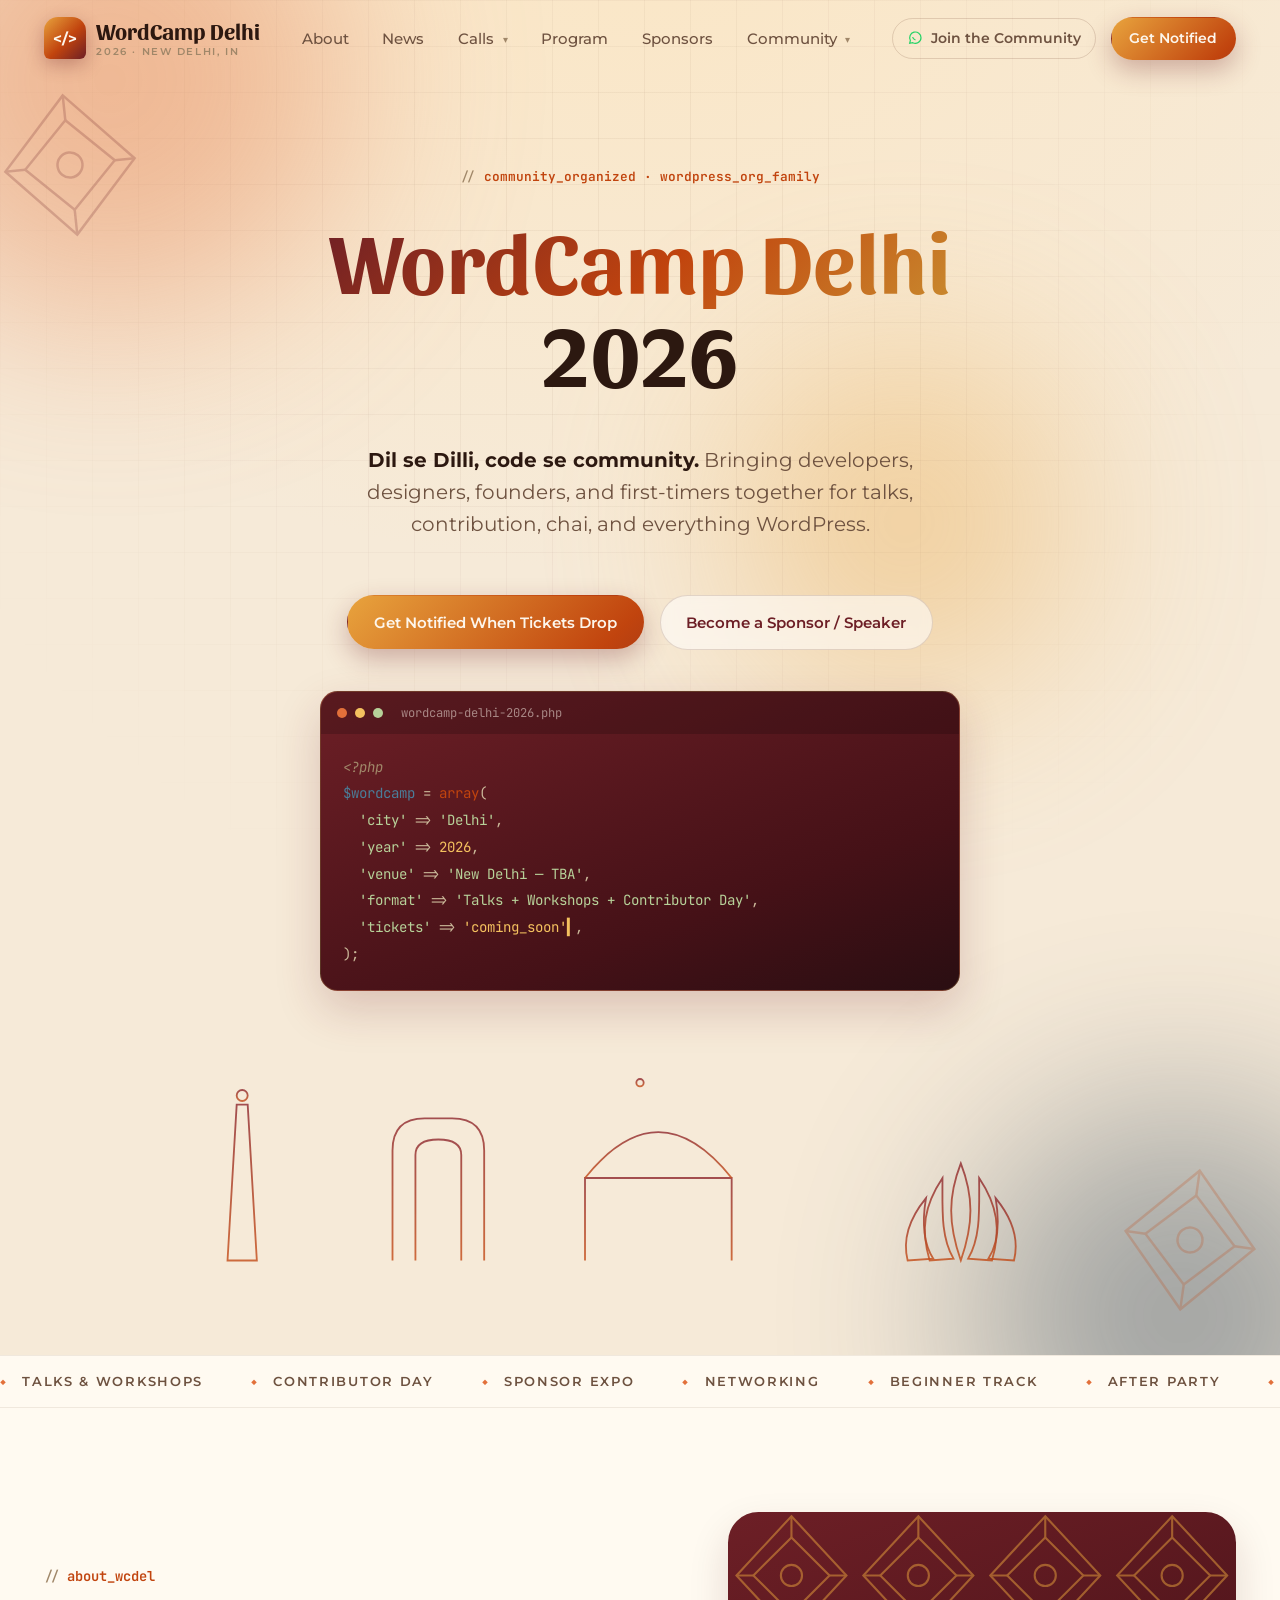
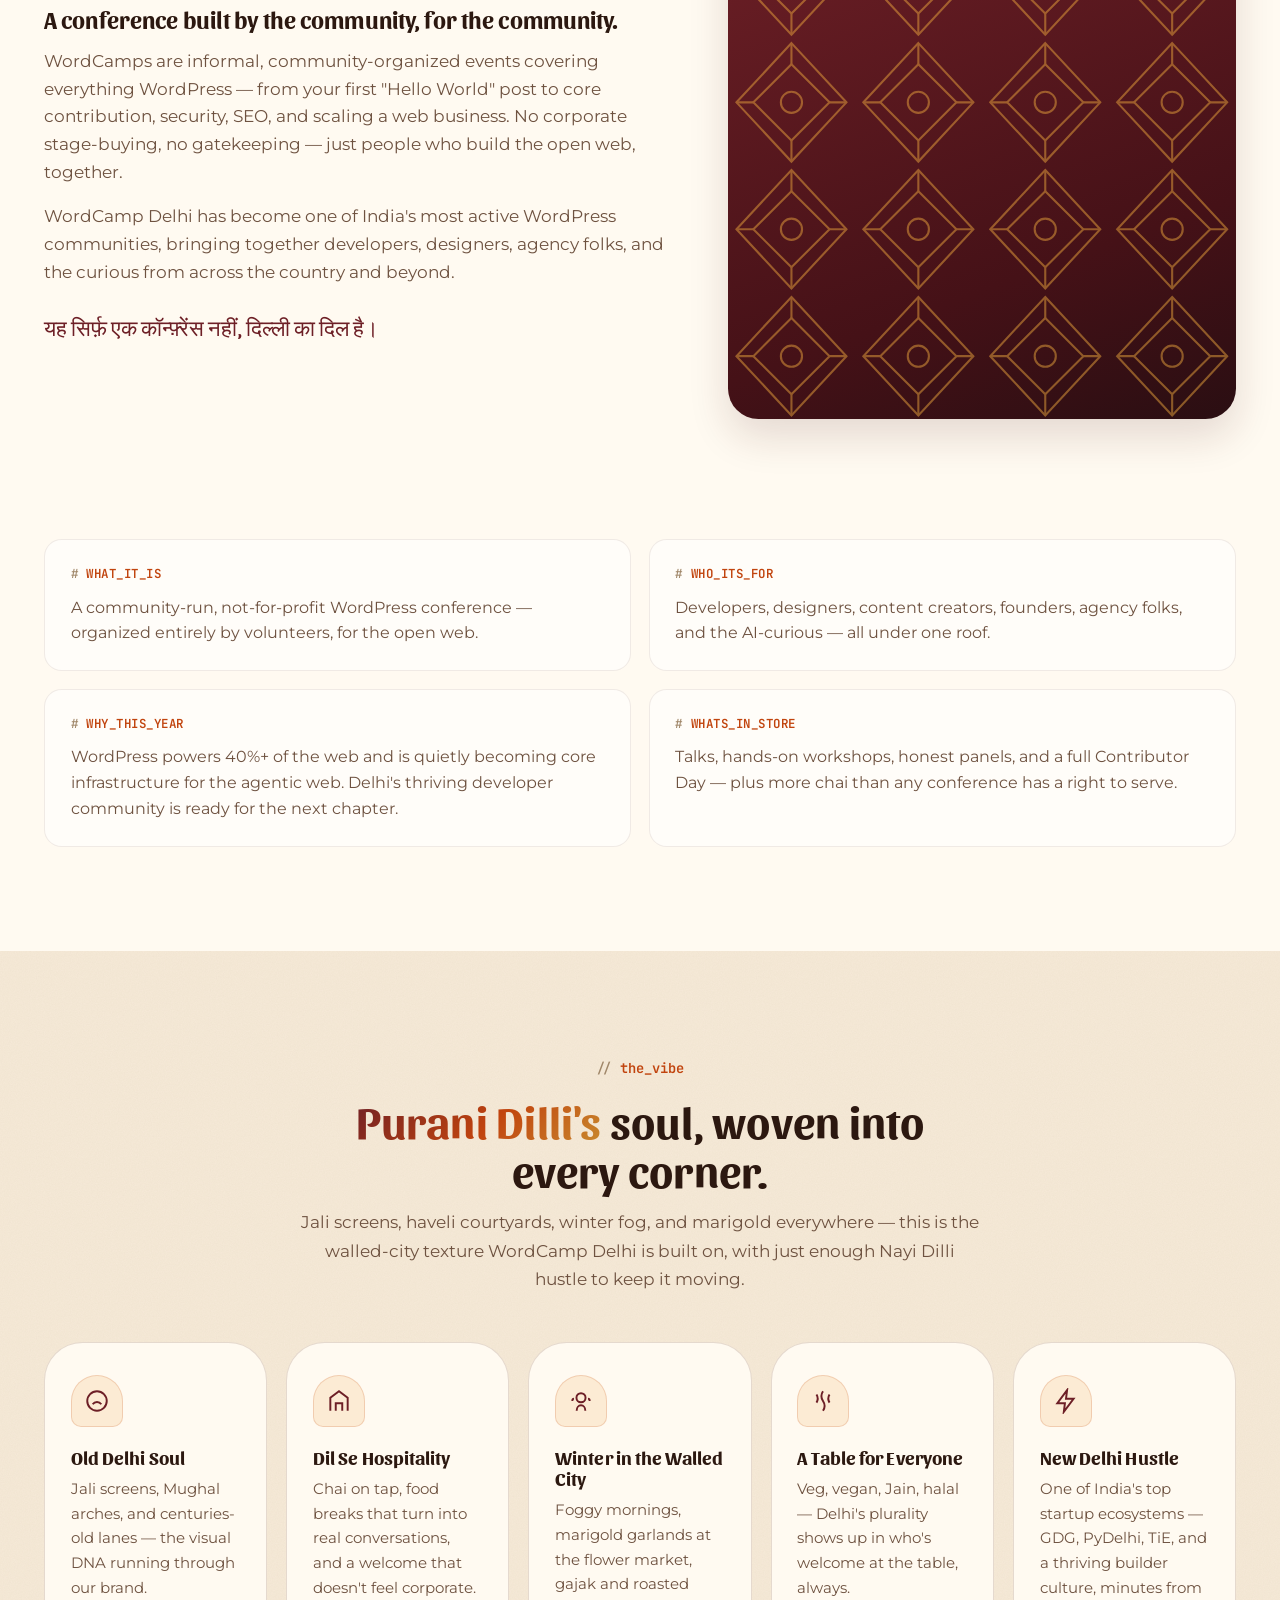
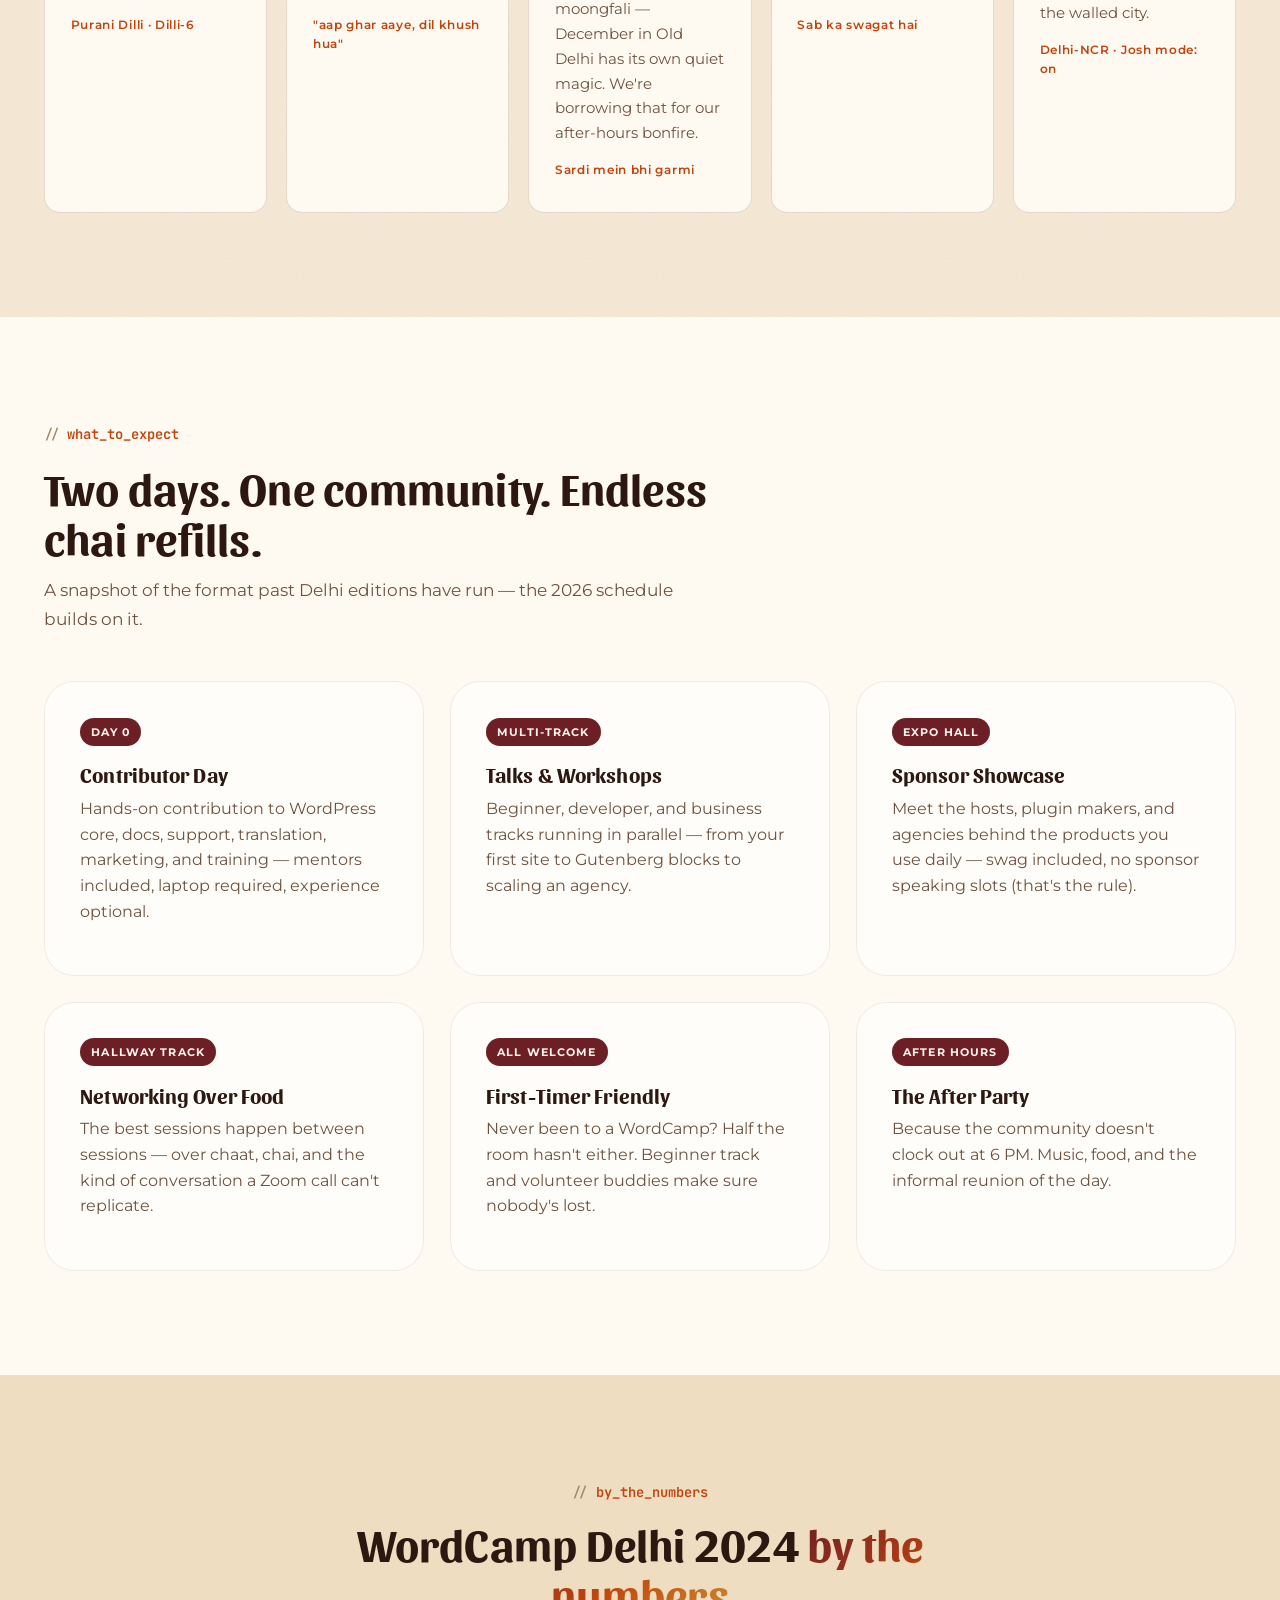
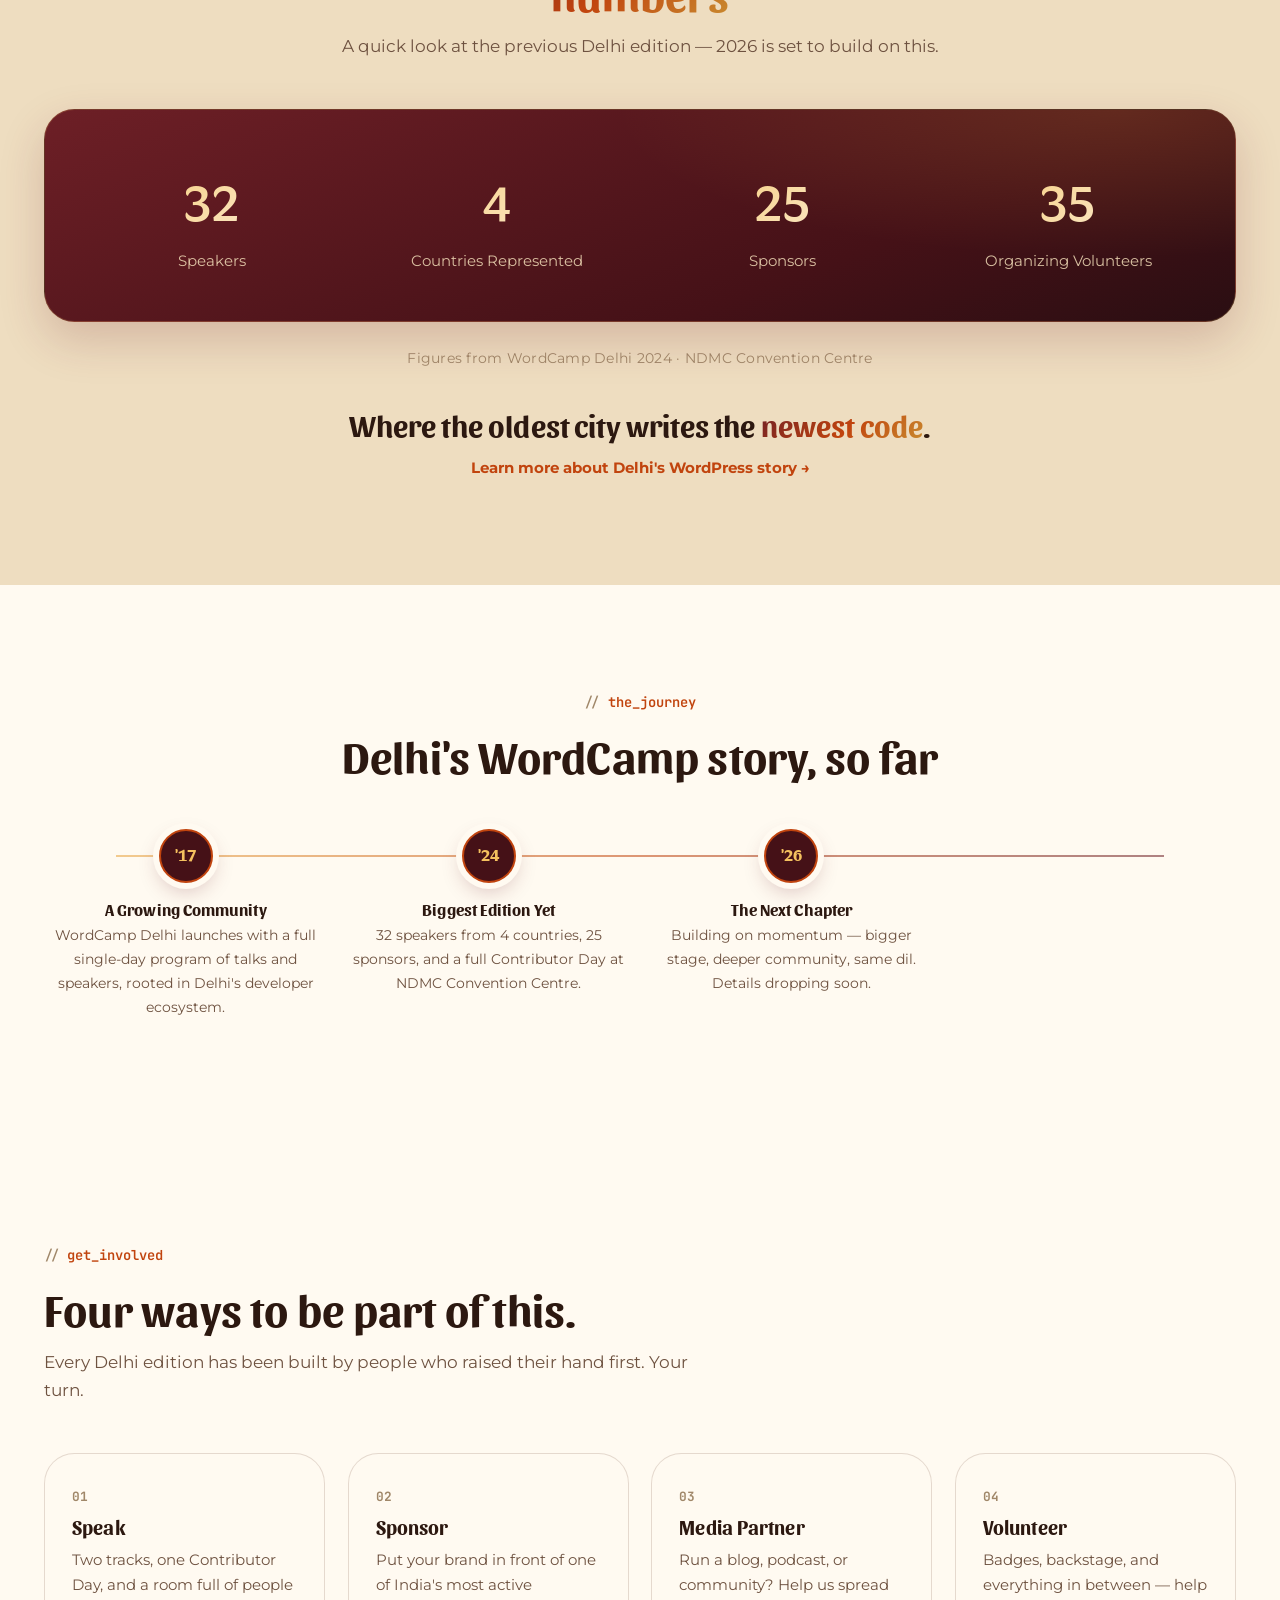
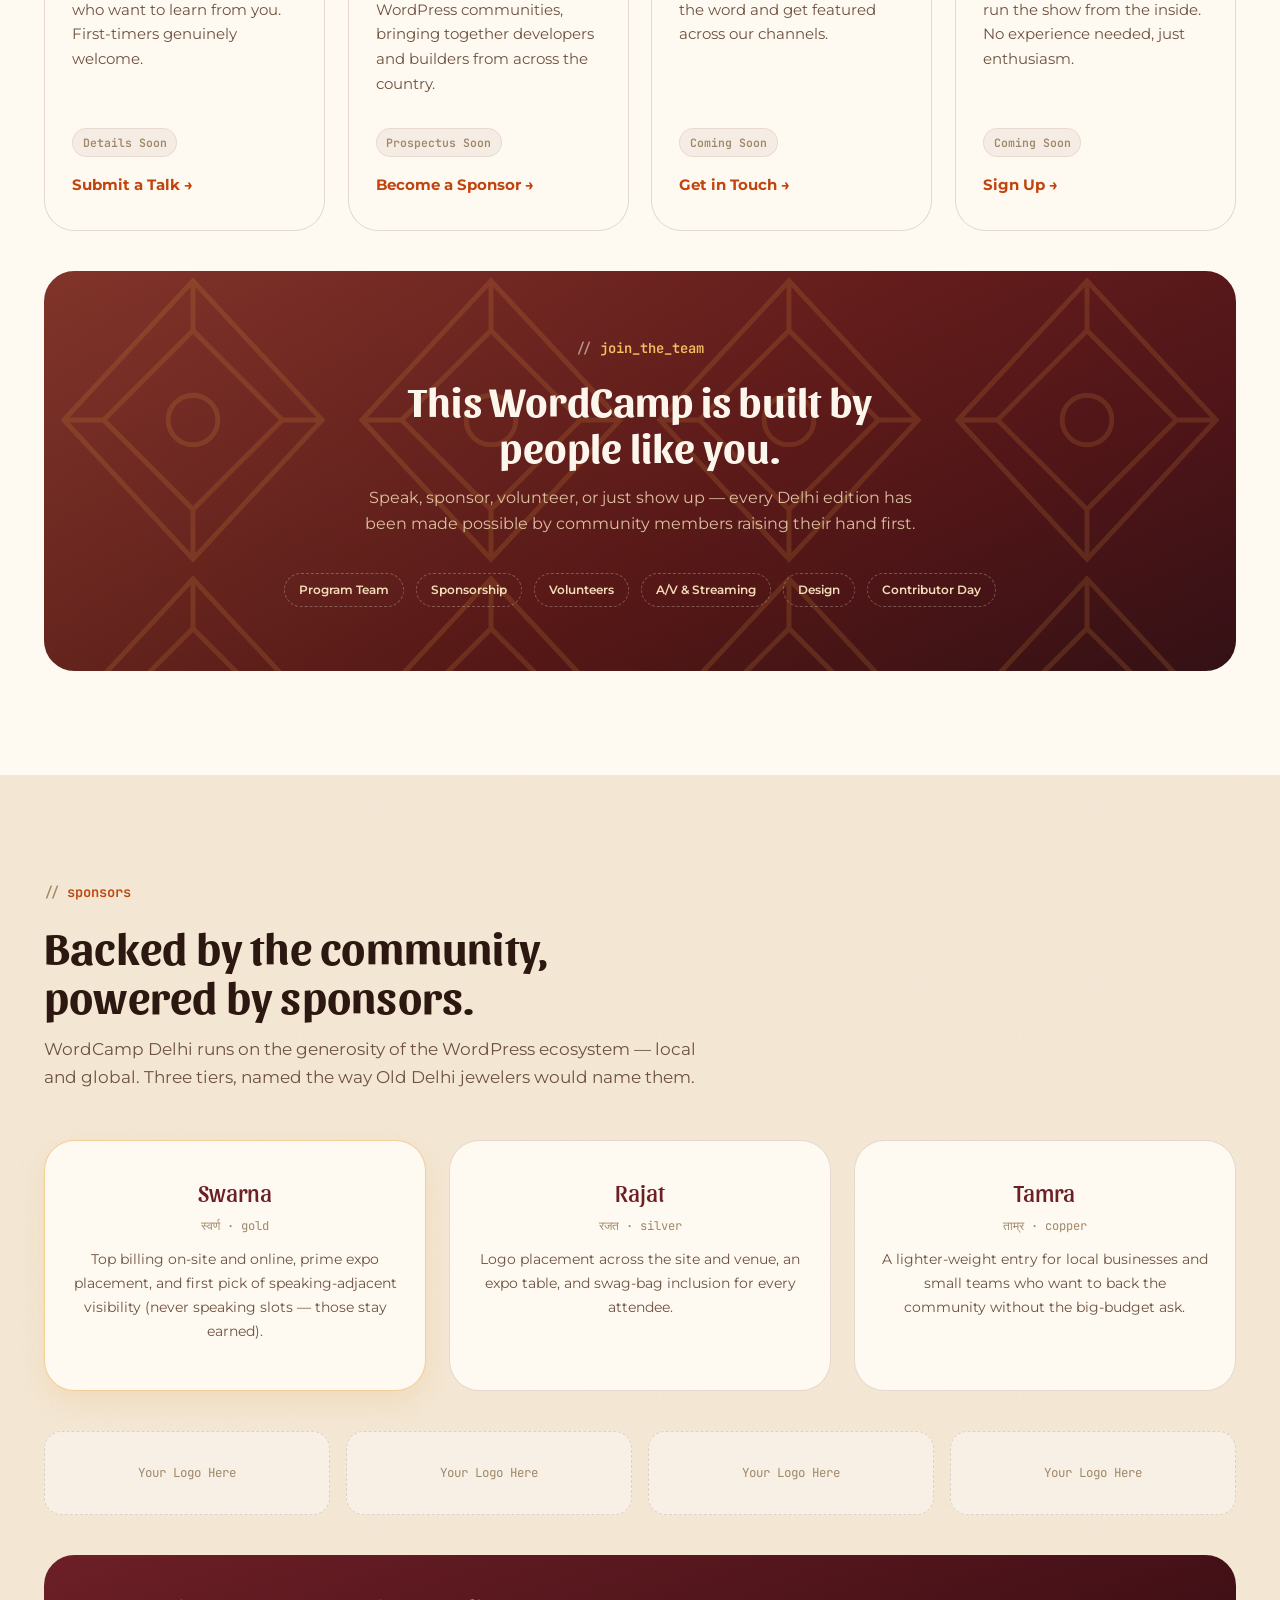
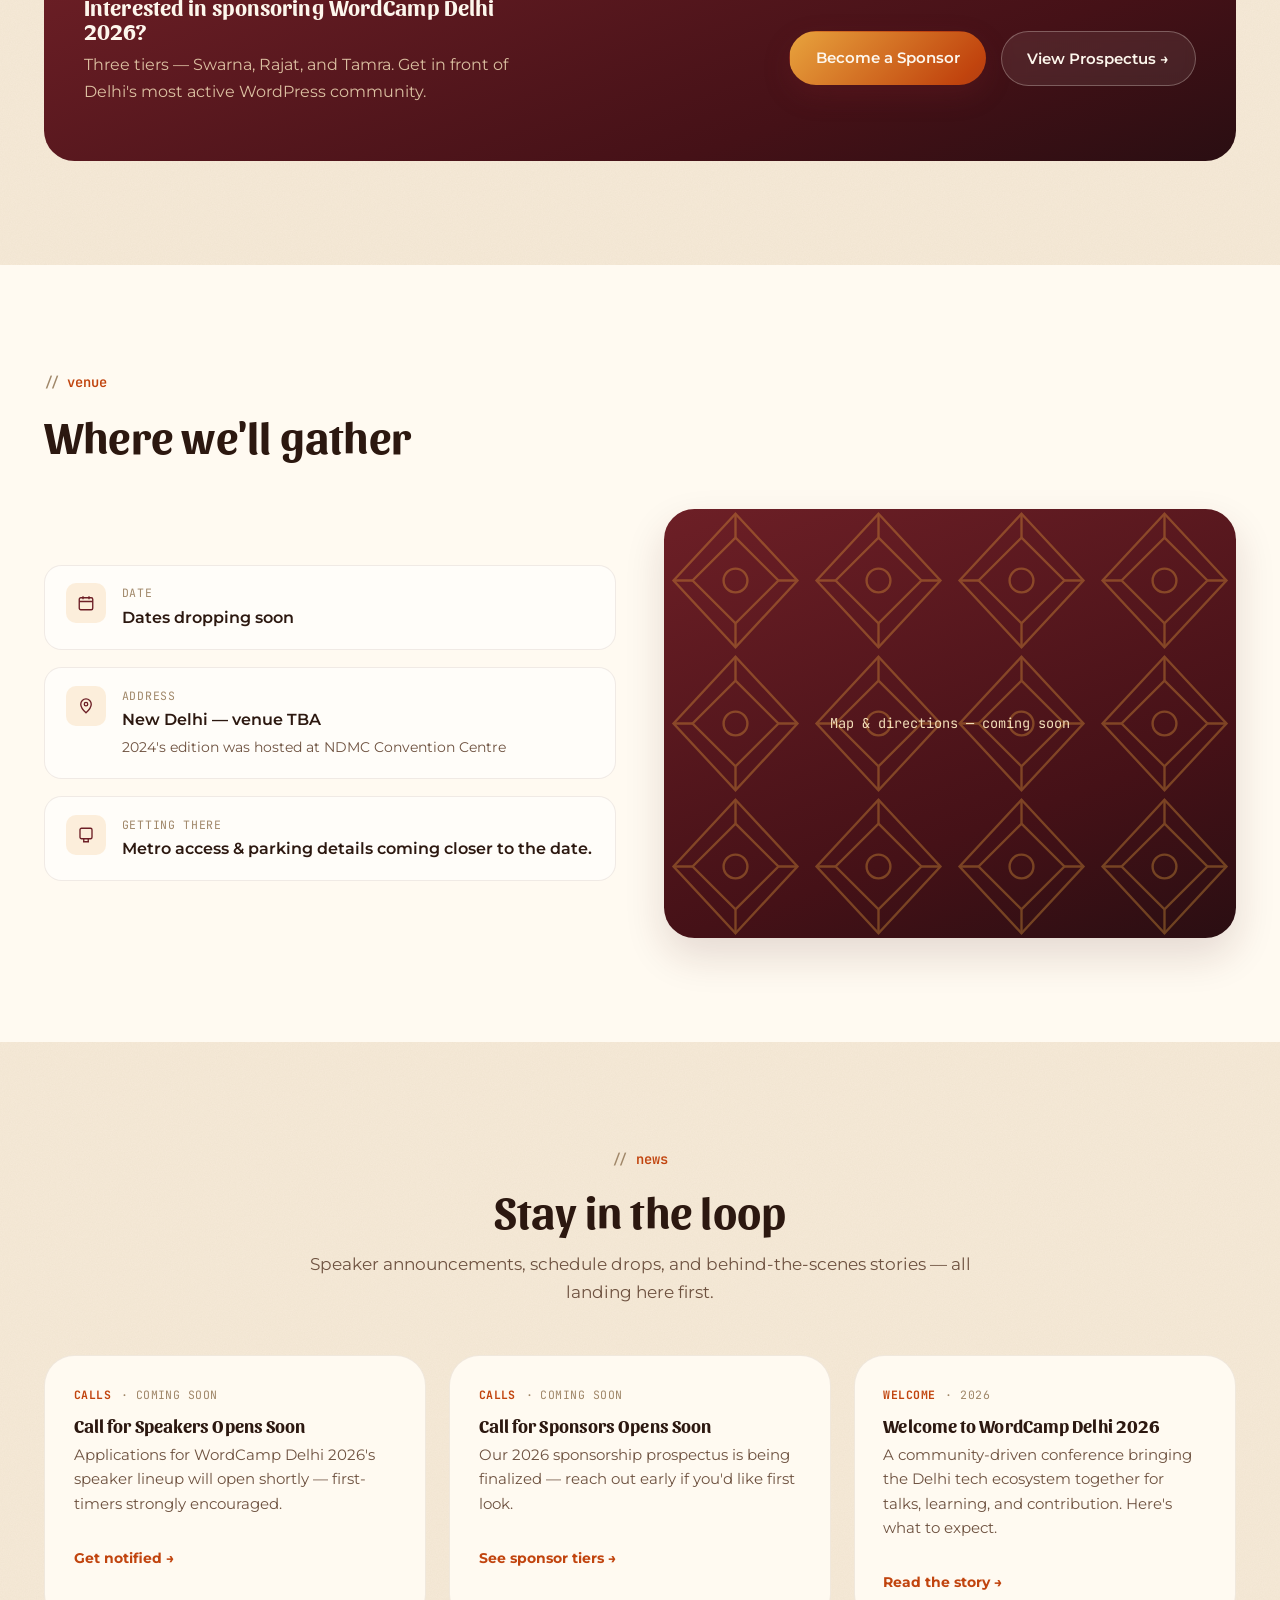
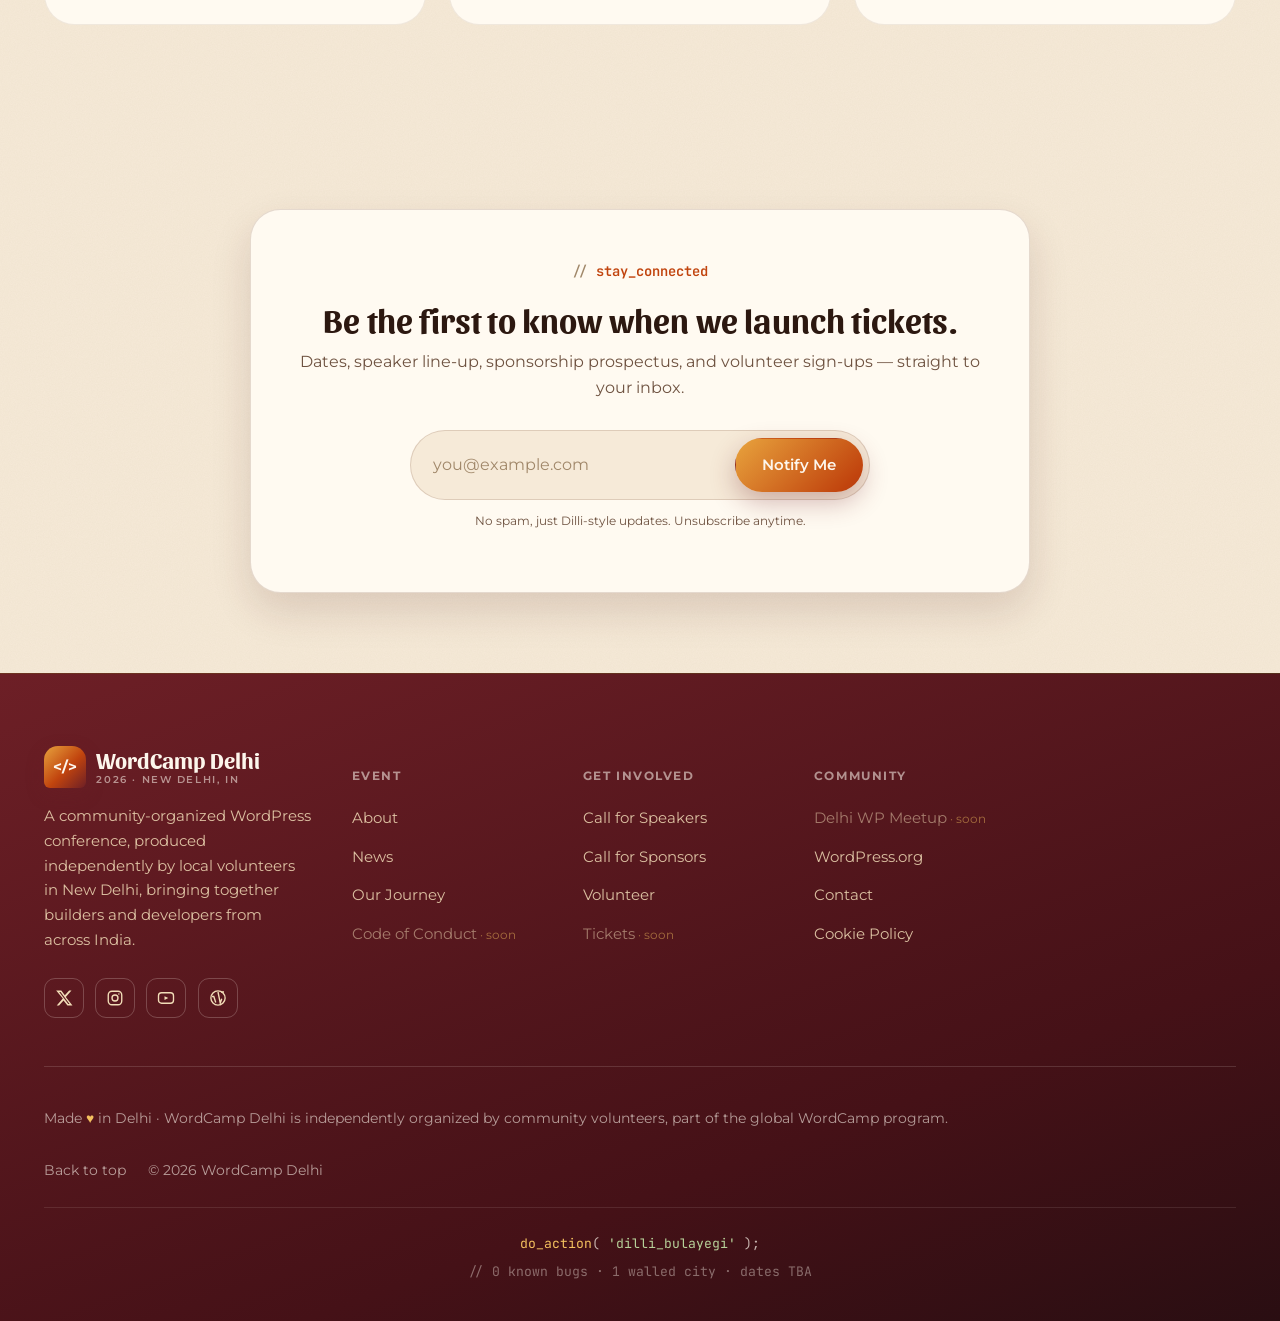
==== commit 25dd4986: "Remove all 2009 origin story references from website - Remove 2009 references from meta descriptions" ====
--- a/index.html
+++ b/index.html
@@ -4,7 +4,7 @@
 <meta charset="UTF-8" />
 <meta name="viewport" content="width=device-width, initial-scale=1.0" />
 <title>WordCamp Delhi 2026 — Where Dilli Meets WordPress</title>
-<meta name="description" content="WordCamp Delhi 2026 — a community-organized WordPress conference in the city that started it all for India, back in 2009. Talks, Contributor Day, sponsor expo, and pure Dilli hospitality." />
+<meta name="description" content="WordCamp Delhi 2026 — a community-organized WordPress conference in New Delhi, bringing together developers, designers, and WordPress enthusiasts. Talks, Contributor Day, sponsor expo, and pure Dilli hospitality." />
 <meta name="theme-color" content="#f6ead8" />
 
 <!-- Favicon: simple inline mark, no external file needed -->
@@ -110,9 +110,8 @@
       </h1>
 
       <p class="hero-sub" data-reveal data-reveal-delay="2">
-        <strong>Dil se Dilli, code se community.</strong> The city where WordCamp India began in 2009
-        is back — bringing developers, designers, founders, and first-timers together for talks,
-        contribution, chai, and everything WordPress.
+        <strong>Dil se Dilli, code se community.</strong> Bringing developers, designers, founders,
+        and first-timers together for talks, contribution, chai, and everything WordPress.
       </p>
 
       <div class="hero-actions" data-reveal data-reveal-delay="3">
@@ -207,10 +206,7 @@
           from your first "Hello World" post to core contribution, security, SEO, and scaling a
           web business. No corporate stage-buying, no gatekeeping — just people who build the
           open web, together.</p>
-        <p>And Delhi isn't just another stop on the map. <strong>India's very first WordCamp
-          happened right here in February 2009</strong>, with WordPress co-founder Matt Mullenweg
-          in the room. Everything that followed — hundreds of meetups, WordCamp Asia coming to
-          India, WordCamp India's flagship status — traces back to this city.</p>
+        <p>WordCamp Delhi has become one of India's most active WordPress communities, bringing together developers, designers, agency folks, and the curious from across the country and beyond.</p>
         <p class="tagline-hi">यह सिर्फ़ एक कॉन्फ़्रेंस नहीं, दिल्ली का दिल है।</p>
       </div>
 
@@ -233,10 +229,6 @@
           <use href="#jali-motif" x="240" y="360" width="120" height="120" />
           <use href="#jali-motif" x="360" y="360" width="120" height="120" />
         </svg>
-        <div class="badge-float">
-          <div class="yr">2009</div>
-          <p>The year India's WordPress story began — right here in Delhi.</p>
-        </div>
       </div>
 
       <div class="about-info-grid" style="grid-column: 1 / -1;">
@@ -250,7 +242,7 @@
         </div>
         <div class="info-card" data-reveal data-reveal-delay="2">
           <span class="info-label">why_this_year</span>
-          <p>WordPress powers 40%+ of the web and is quietly becoming core infrastructure for the agentic web. Delhi's story with it started in 2009 — this is chapter next.</p>
+          <p>WordPress powers 40%+ of the web and is quietly becoming core infrastructure for the agentic web. Delhi's thriving developer community is ready for the next chapter.</p>
         </div>
         <div class="info-card" data-reveal data-reveal-delay="3">
           <span class="info-label">whats_in_store</span>
@@ -393,24 +385,19 @@
 
       <div class="timeline">
         <div class="timeline-item" data-reveal>
-          <div class="timeline-dot">'09</div>
-          <h4>The Origin</h4>
-          <p>India's first-ever WordCamp, organized by Delhi Bloggers Bloc — Matt Mullenweg attends.</p>
+          <div class="timeline-dot">'17</div>
+          <h4>A Growing Community</h4>
+          <p>WordCamp Delhi launches with a full single-day program of talks and speakers, rooted in Delhi's developer ecosystem.</p>
         </div>
         <div class="timeline-item" data-reveal data-reveal-delay="1">
-          <div class="timeline-dot">'17</div>
-          <h4>Welcome to New Delhi</h4>
-          <p>WordCamp Delhi returns with a full single-day program of talks and speakers.</p>
-        </div>
-        <div class="timeline-item" data-reveal data-reveal-delay="2">
           <div class="timeline-dot">'24</div>
           <h4>Biggest Edition Yet</h4>
           <p>32 speakers from 4 countries, 25 sponsors, and a full Contributor Day at NDMC Convention Centre.</p>
         </div>
-        <div class="timeline-item" data-reveal data-reveal-delay="3">
+        <div class="timeline-item" data-reveal data-reveal-delay="2">
           <div class="timeline-dot">'26</div>
-          <h4>Your Turn</h4>
-          <p>The next chapter — bigger stage, same dil. Details dropping soon.</p>
+          <h4>The Next Chapter</h4>
+          <p>Building on momentum — bigger stage, deeper community, same dil. Details dropping soon.</p>
         </div>
       </div>
     </div>
@@ -436,7 +423,7 @@
         <div class="involve-card" data-reveal data-reveal-delay="1">
           <span class="involve-num">02</span>
           <h3>Sponsor</h3>
-          <p>Put your brand in front of one of India's most active WordPress communities, in the city where it all began.</p>
+          <p>Put your brand in front of one of India's most active WordPress communities, bringing together developers and builders from across the country.</p>
           <span class="involve-status soon">Prospectus Soon</span>
           <a href="#sponsors" class="involve-link">Become a Sponsor →</a>
         </div>
@@ -595,7 +582,7 @@
         <div class="news-card" data-reveal data-reveal-delay="2">
           <div class="news-meta"><span class="news-cat">Welcome</span> · 2026</div>
           <h3>Welcome to WordCamp Delhi 2026</h3>
-          <p>Delhi's WordPress story started here in 2009. Here's what's coming for the next chapter.</p>
+          <p>A community-driven conference bringing the Delhi tech ecosystem together for talks, learning, and contribution. Here's what to expect.</p>
           <a href="#about" class="news-link">Read the story →</a>
         </div>
       </div>
@@ -628,7 +615,7 @@
           <span class="mark">&lt;/&gt;</span>
           <span class="word">WordCamp Delhi<small>2026 · NEW DELHI, IN</small></span>
         </a>
-        <p>A community-organized WordPress conference, produced independently by local volunteers — in the city where WordCamp India began.</p>
+        <p>A community-organized WordPress conference, produced independently by local volunteers in New Delhi, bringing together builders and developers from across India.</p>
         <div class="footer-social" aria-label="Social links">
           <a href="#" aria-label="X / Twitter"><svg width="18" height="18" viewBox="0 0 24 24" fill="currentColor"><path d="M18.9 2H22l-7.6 8.7L23.3 22H16.6l-5.2-6.8L5.4 22H2.3l8.1-9.3L1.5 2h6.9l4.7 6.2L18.9 2Zm-1.2 18h1.7L7.4 3.9H5.6L17.7 20Z"/></svg></a>
           <a href="#" aria-label="Instagram"><svg width="18" height="18" viewBox="0 0 24 24" fill="none" stroke="currentColor" stroke-width="1.8"><rect x="3" y="3" width="18" height="18" rx="5" /><circle cx="12" cy="12" r="4" /><circle cx="17.2" cy="6.8" r="1" fill="currentColor" stroke="none" /></svg></a>
--- a/assets/css/style.css
+++ b/assets/css/style.css
@@ -351,6 +351,46 @@
 .hero-actions { display: flex; flex-wrap: wrap; gap: 1rem; justify-content: center; margin-top: 0.6rem; }
 
 .skyline { width: 100%; max-width: 1100px; margin: 3.2rem auto -10px; opacity: 0.9; }
+
+.sr-only { position: absolute; width: 1px; height: 1px; padding: 0; margin: -1px; overflow: hidden; clip: rect(0, 0, 0, 0); white-space: nowrap; border: 0; }
+
+/* Full-bleed photo hero — a modifier on .hero, scoped so it never
+   affects the plain (illustrated-skyline) hero used elsewhere. */
+.hero-photo { min-height: 92vh; display: flex; align-items: center; padding-block: calc(var(--header-h) + 2rem) 3rem; }
+.hero-photo .hero-media {
+  position: absolute; inset: 0; z-index: -2; overflow: hidden;
+}
+.hero-photo .hero-media-img { width: 100%; height: 100%; object-fit: cover; object-position: center; }
+.hero-photo .hero-scrim {
+  position: absolute; inset: 0;
+  background: linear-gradient(180deg, rgba(42,14,18,0.28) 0%, rgba(42,14,18,0.5) 55%, rgba(42,14,18,0.86) 100%);
+}
+.hero-photo .eyebrow { color: var(--marigold-2); }
+.hero-photo .eyebrow::before { color: rgba(253,246,236,0.55); }
+.hero-photo .hero-sub { color: rgba(253,246,236,0.88); }
+.hero-photo .hero-sub strong { color: var(--cream); }
+.hero-photo .btn-ghost { background: rgba(253,246,236,0.1); border-color: rgba(253,246,236,0.35); color: var(--cream); }
+.hero-photo .btn-ghost:hover { border-color: var(--marigold-2); color: var(--marigold-2); }
+
+@media (max-width: 760px) {
+  .hero-photo { min-height: 78vh; }
+}
+
+/* Header sits transparent over the photo until scrolled — flip it to
+   light text for that window, since the base header styling assumes
+   a light parchment background. */
+.has-photo-hero .site-header:not(.is-scrolled) .brand,
+.has-photo-hero .site-header:not(.is-scrolled) .main-nav a {
+  color: var(--cream);
+}
+.has-photo-hero .site-header:not(.is-scrolled) .brand .word small { color: rgba(253,246,236,0.6); }
+.has-photo-hero .site-header:not(.is-scrolled) .main-nav a:hover { color: var(--marigold-2); }
+.has-photo-hero .site-header:not(.is-scrolled) .main-nav a::after { background: var(--marigold-2); }
+.has-photo-hero .site-header:not(.is-scrolled) .btn-ghost {
+  background: rgba(253,246,236,0.1); border-color: rgba(253,246,236,0.35); color: var(--cream);
+}
+.has-photo-hero .site-header:not(.is-scrolled) .nav-toggle { border-color: rgba(253,246,236,0.35); background: rgba(253,246,236,0.08); }
+.has-photo-hero .site-header:not(.is-scrolled) .nav-toggle span { background: var(--cream); }
 
 /* ============================ TERMINAL CARD ============================ */
 /* A little "code editor window" — the hero's key-details readout */
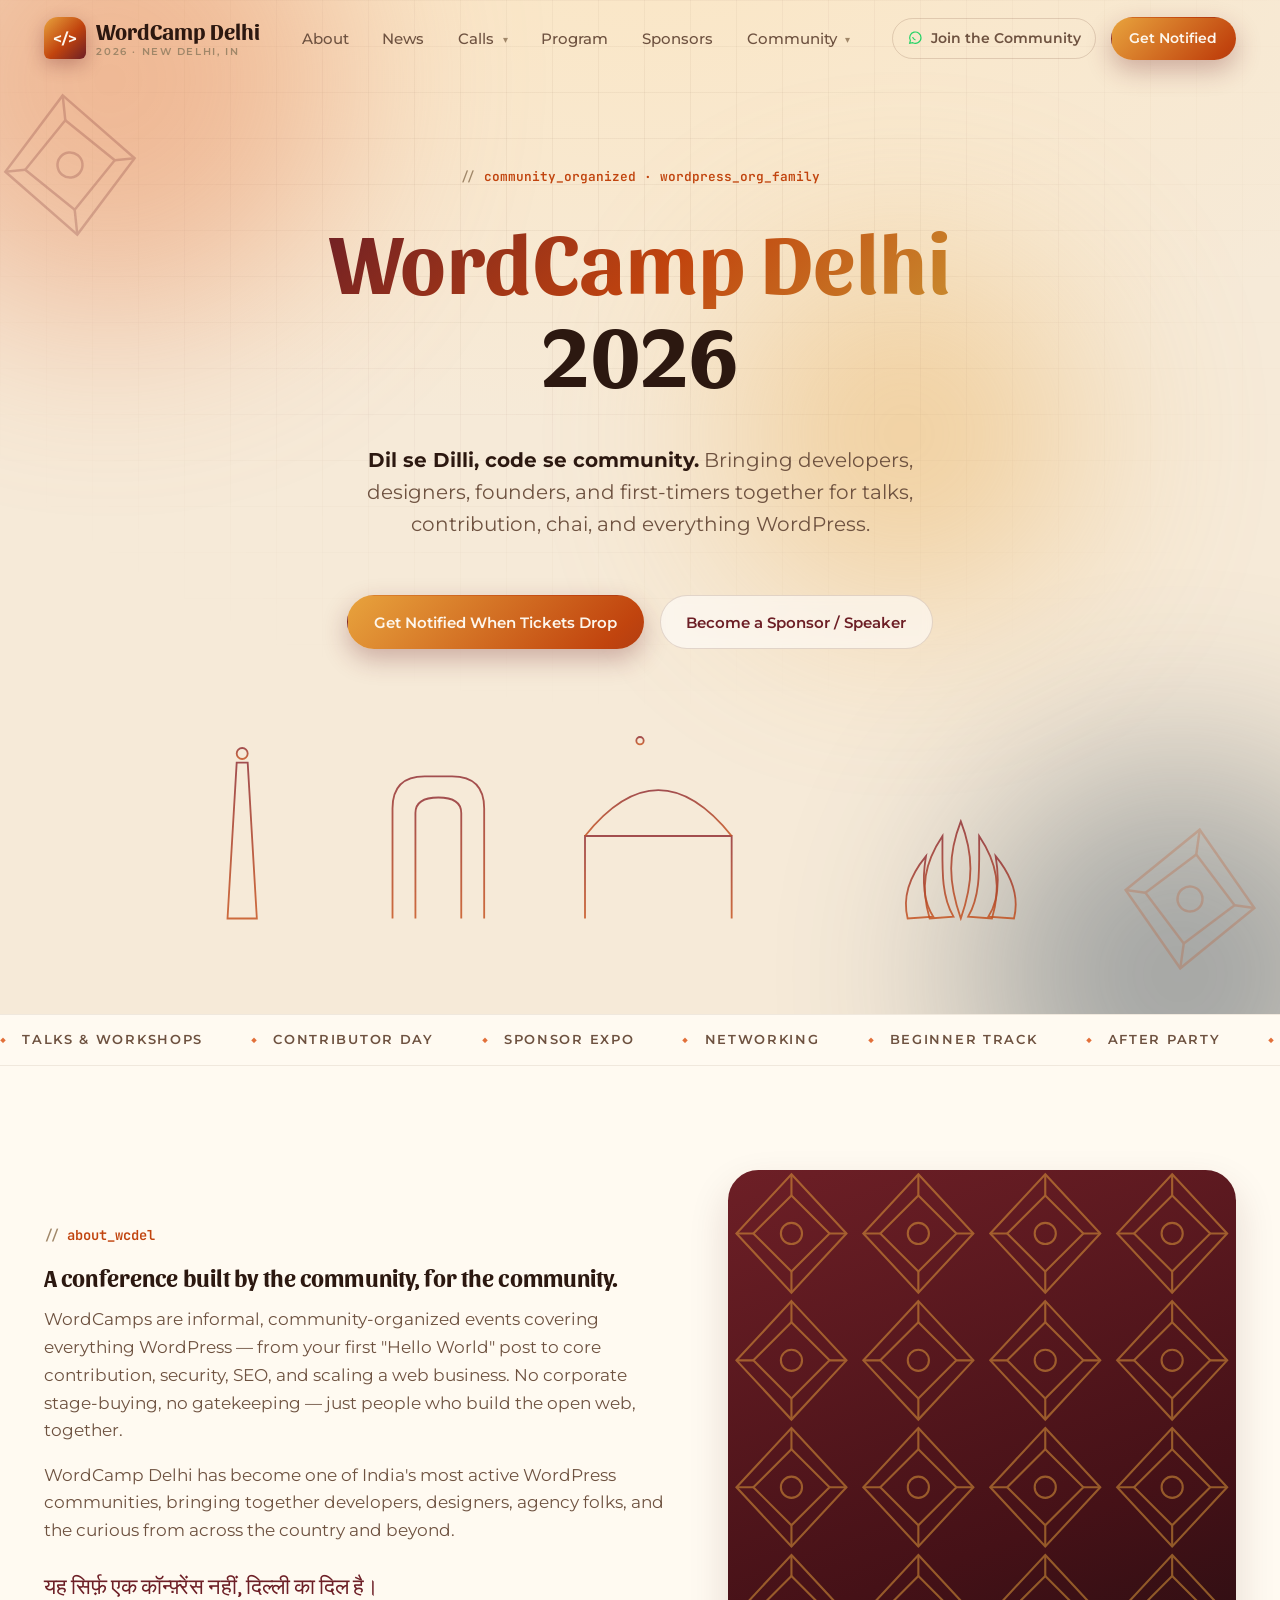
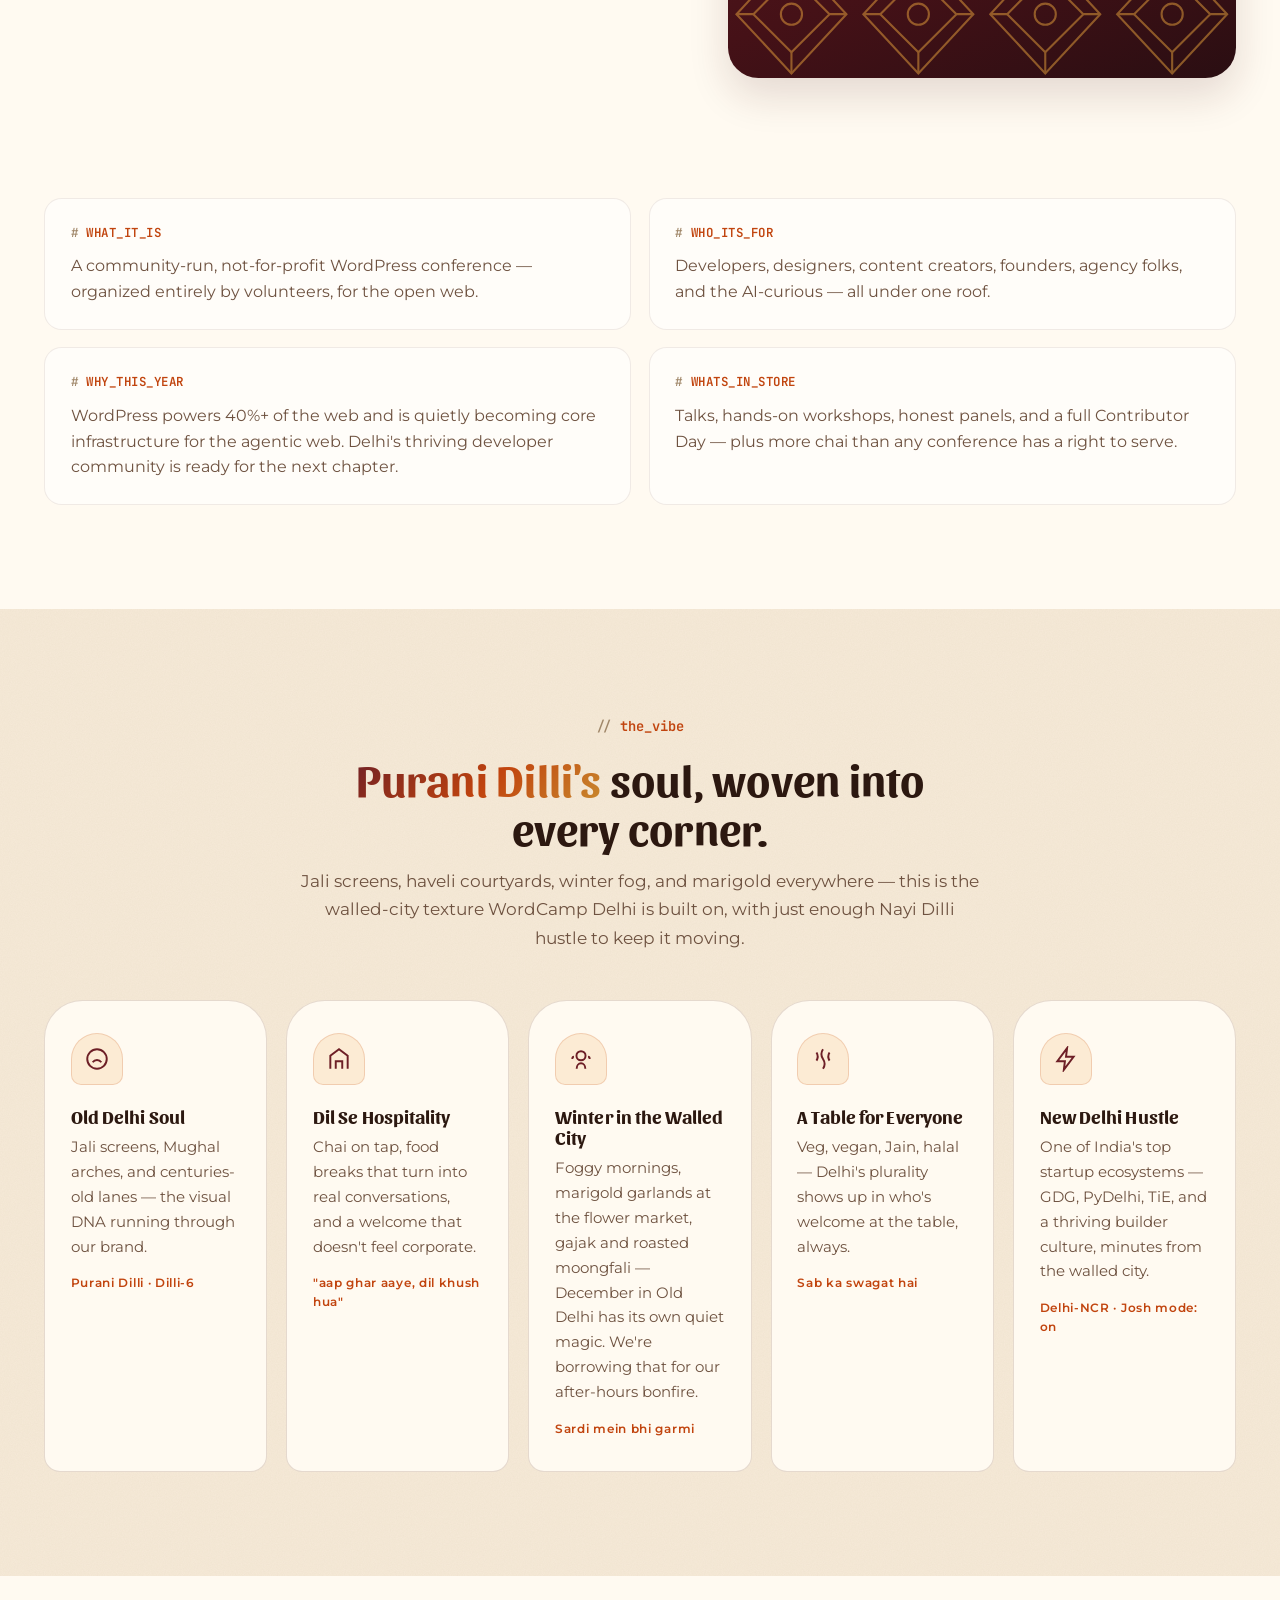
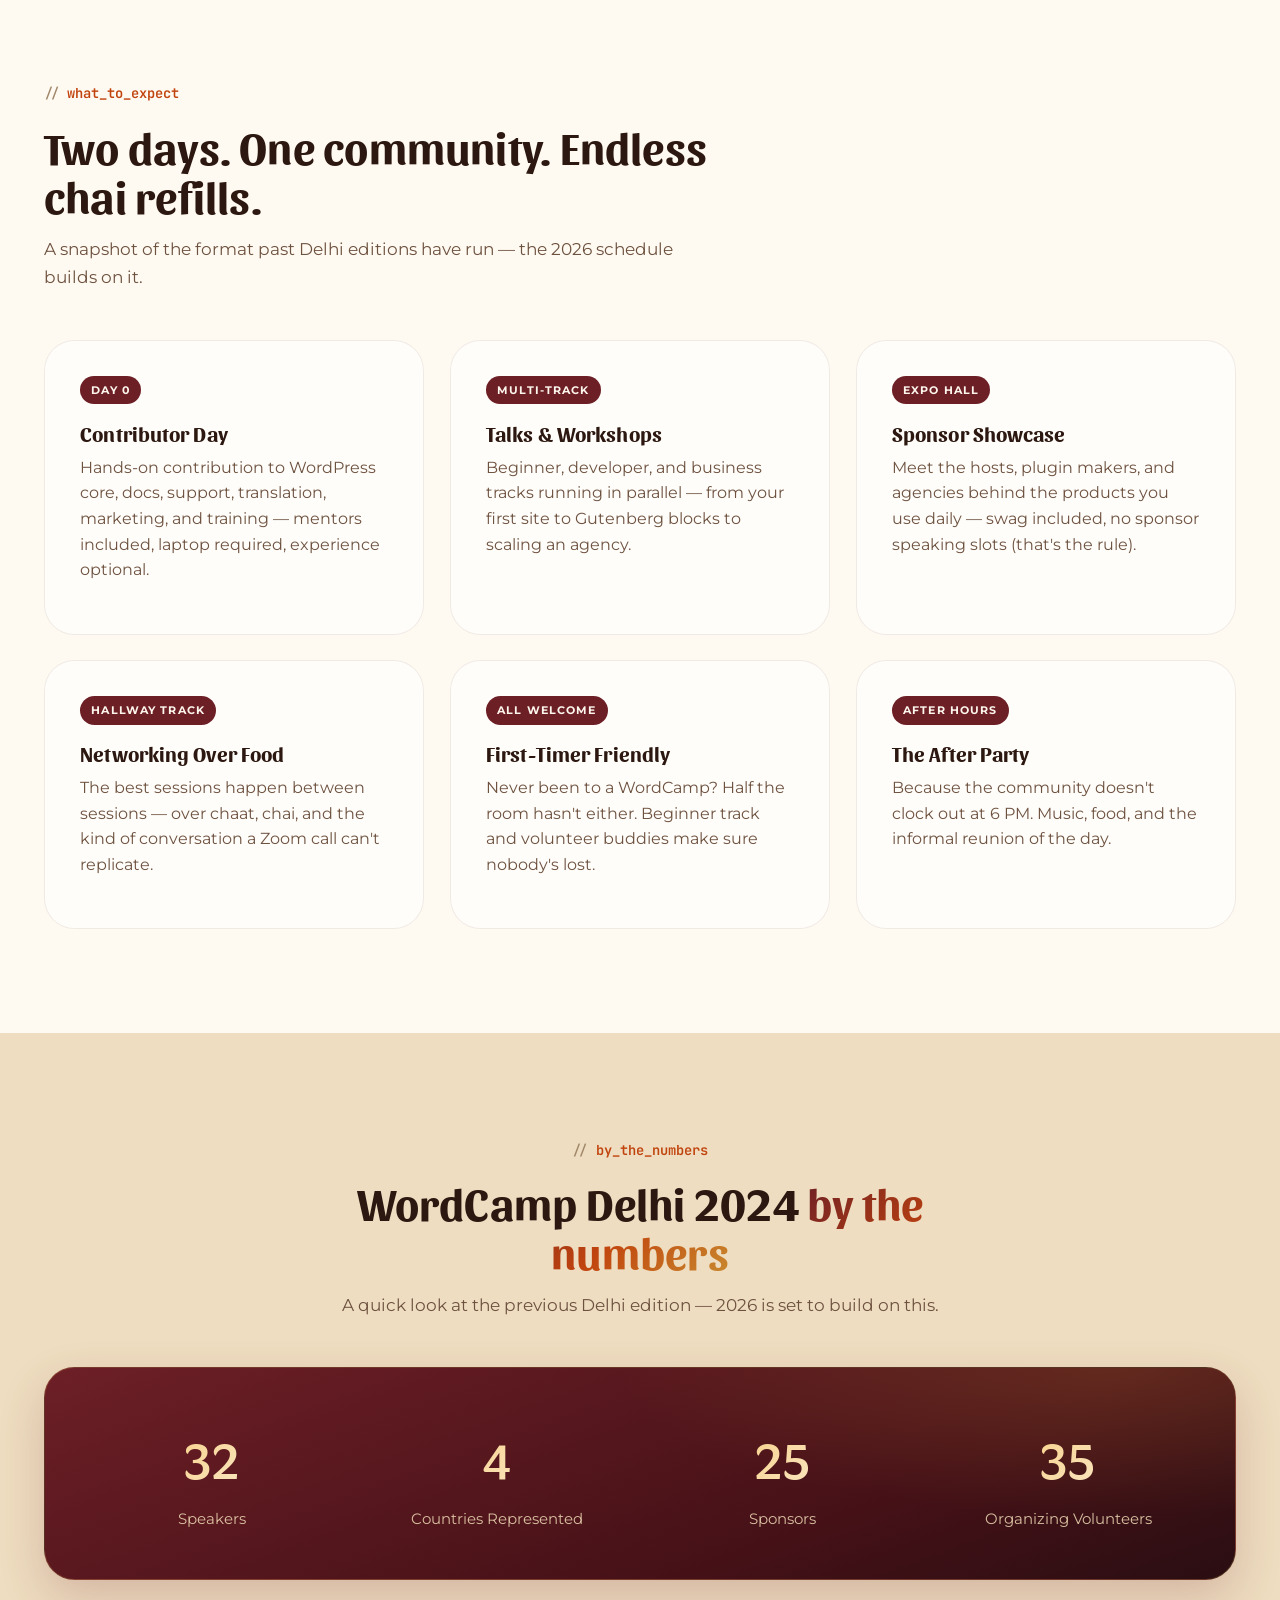
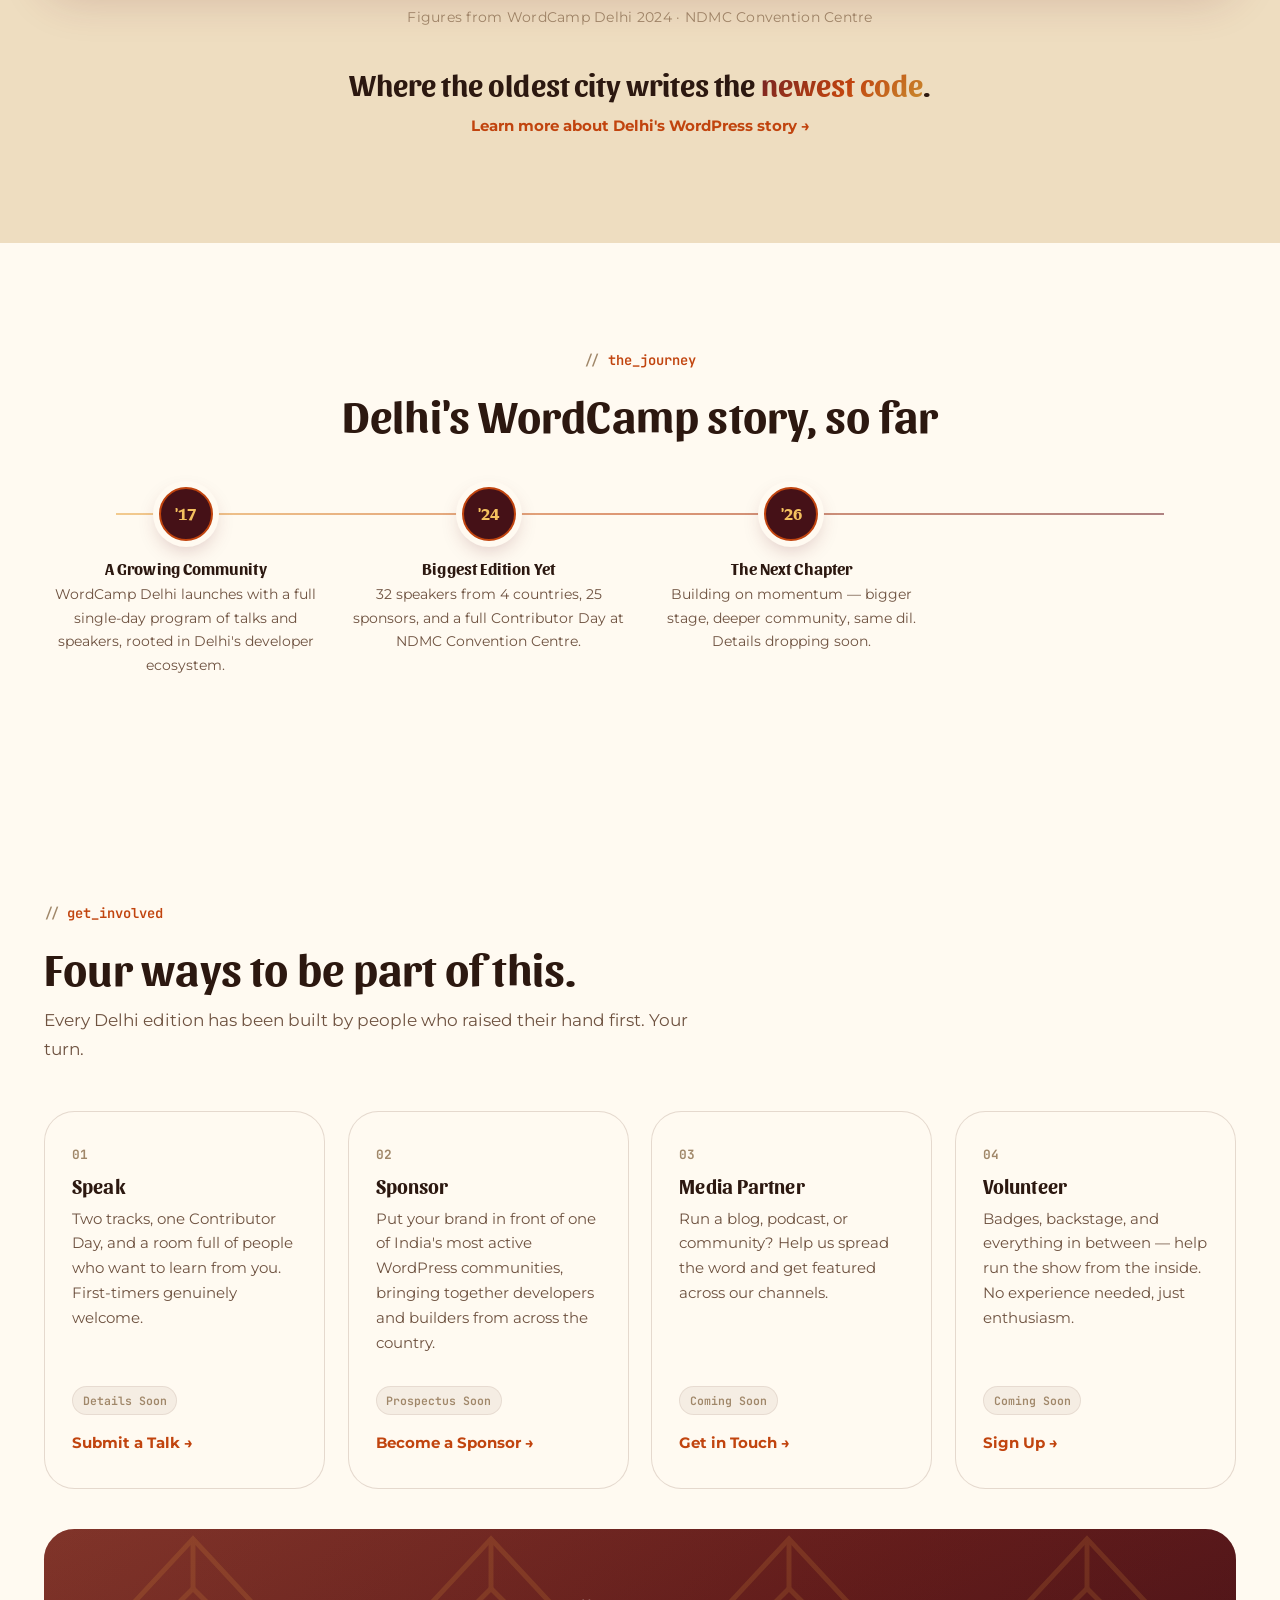
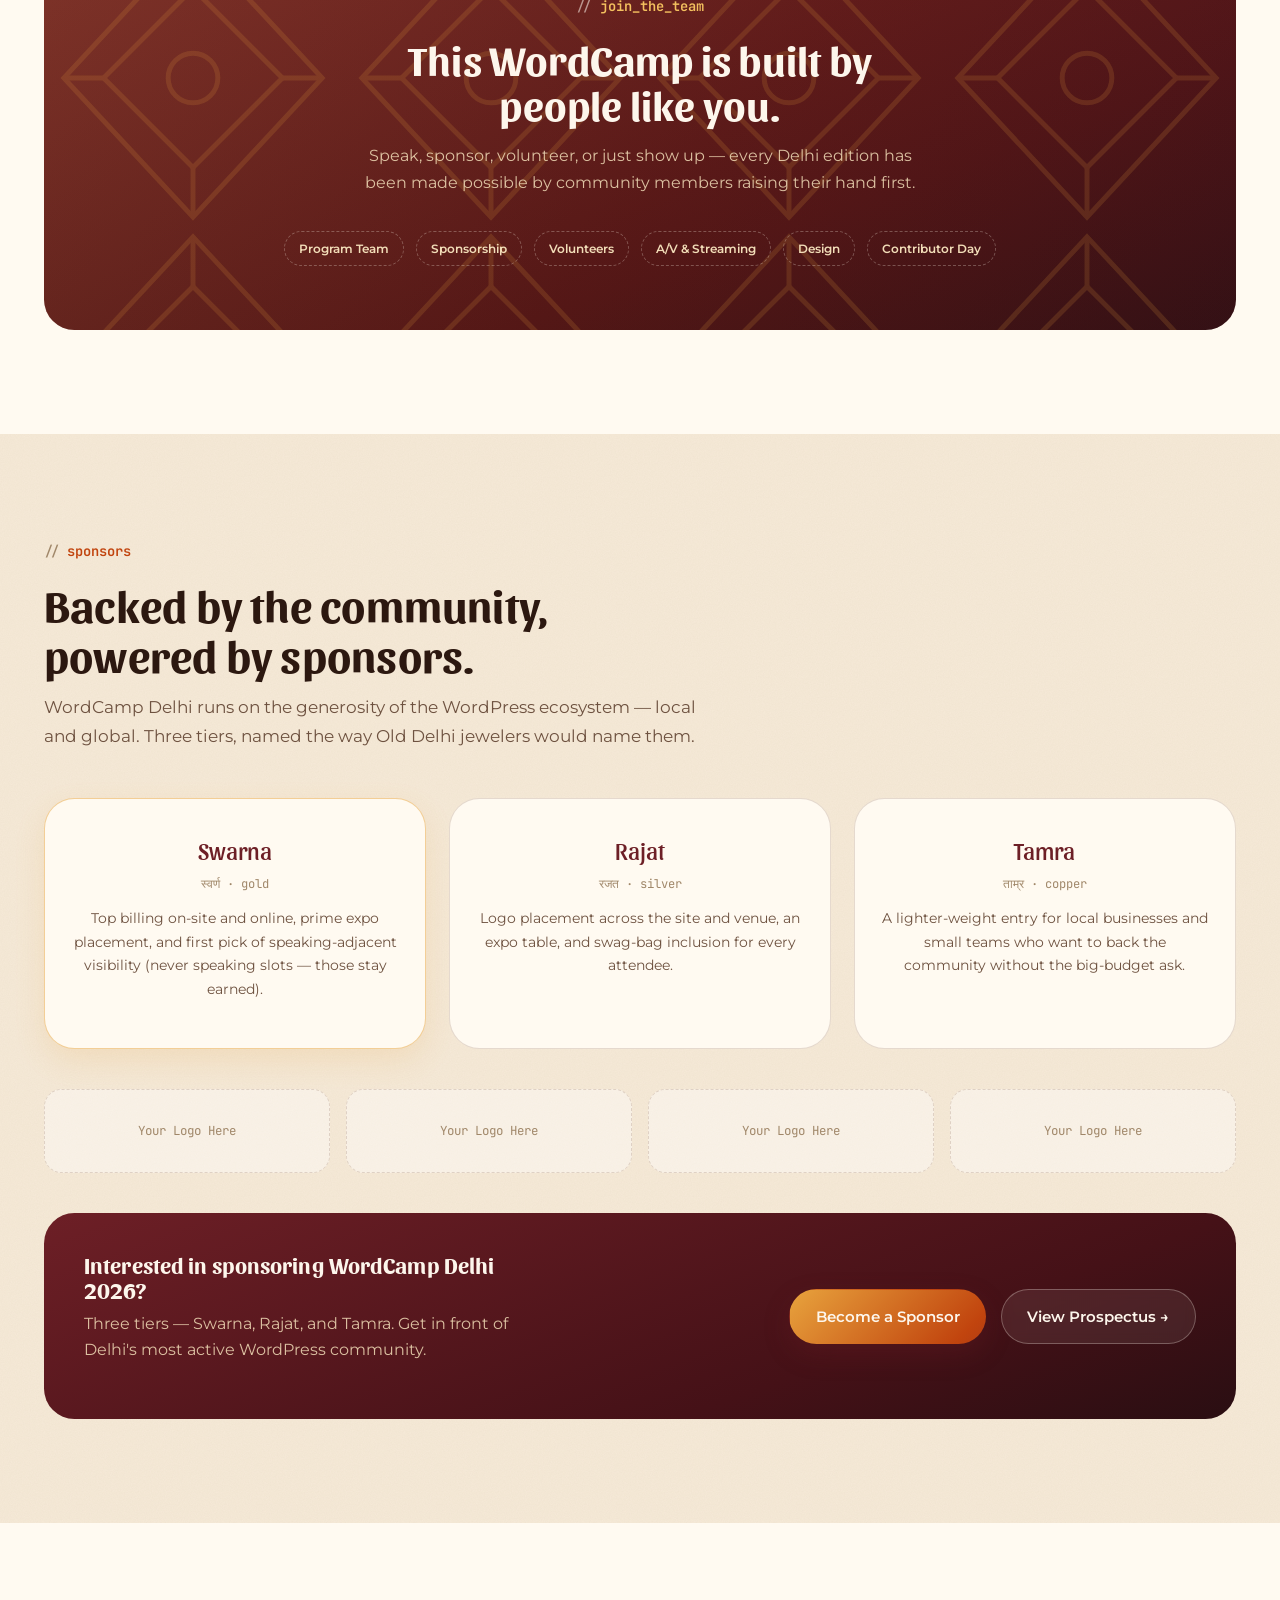
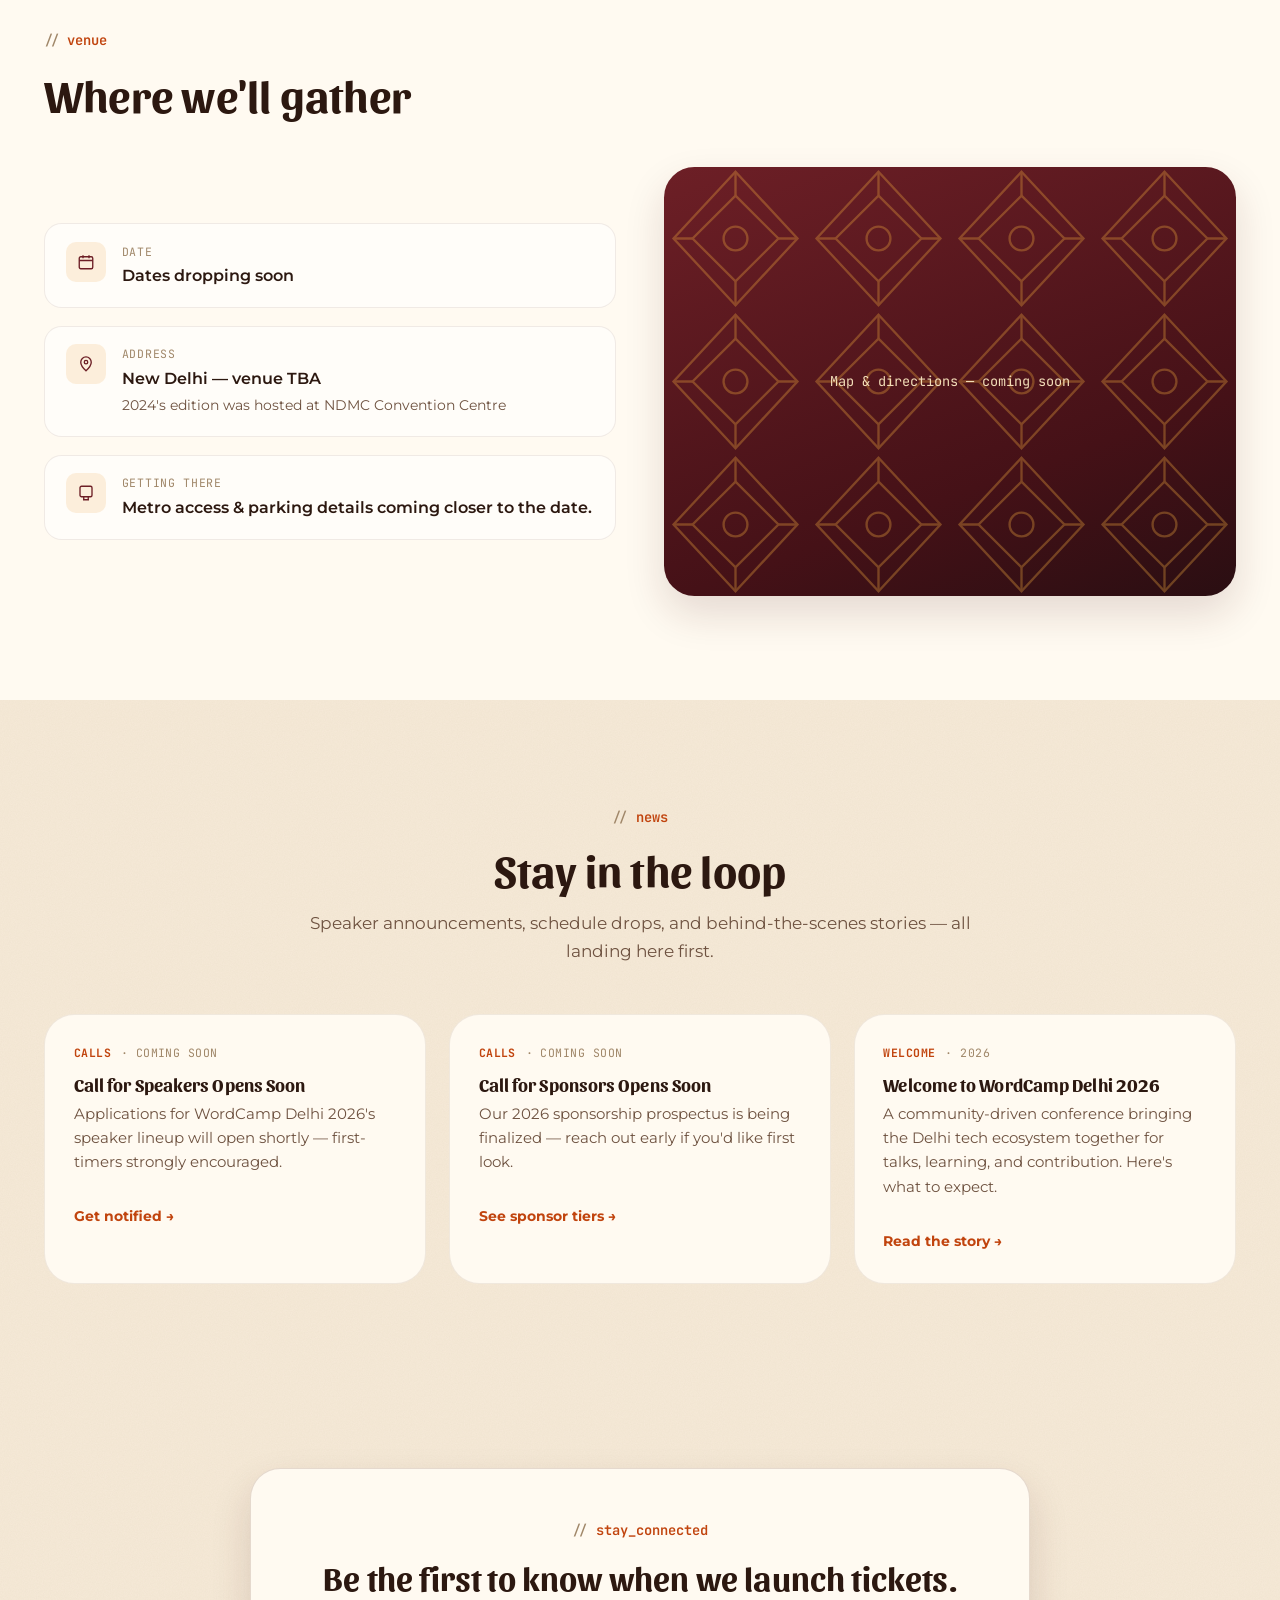
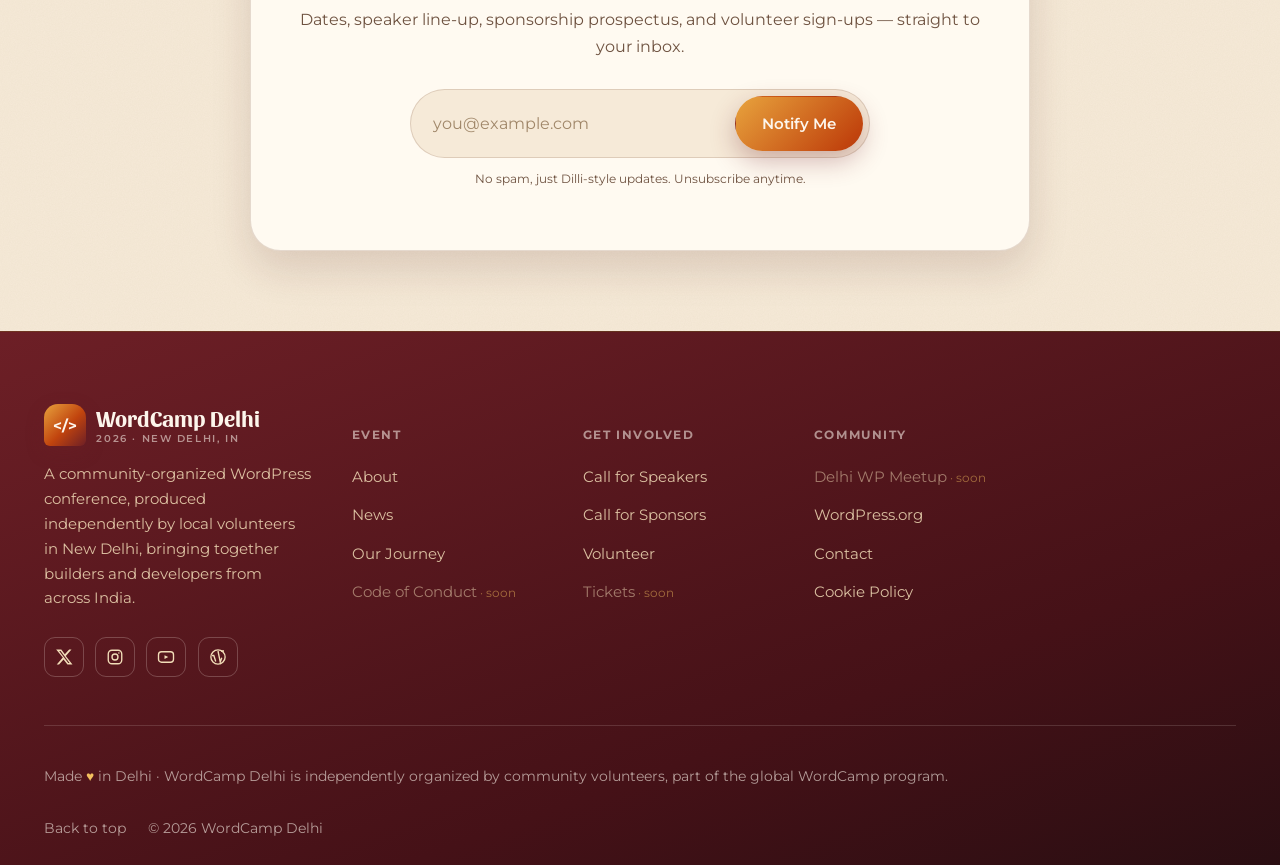
==== commit 9c33c704: "Remove terminal/code-editor UI and footer PHP easter egg Removes the "code editor window" hero compo" ====
--- a/index.html
+++ b/index.html
@@ -117,24 +117,6 @@
       <div class="hero-actions" data-reveal data-reveal-delay="3">
         <a href="#newsletter" class="btn btn-primary">Get Notified When Tickets Drop</a>
         <a href="#involve" class="btn btn-ghost">Become a Sponsor / Speaker</a>
-      </div>
-
-      <!-- Techy "key details" readout, styled like a code editor window -->
-      <div class="terminal" data-reveal data-reveal-delay="4">
-        <div class="terminal-bar">
-          <span class="tl-dot red"></span><span class="tl-dot yellow"></span><span class="tl-dot green"></span>
-          <span class="file">wordcamp-delhi-2026.php</span>
-        </div>
-        <div class="terminal-body">
-          <div><span class="tk-comment">&lt;?php</span></div>
-          <div><span class="tk-var">$wordcamp</span> <span class="tk-punct">=</span> <span class="tk-key">array</span><span class="tk-punct">(</span></div>
-          <div>&nbsp;&nbsp;<span class="tk-str">'city'</span> <span class="tk-punct">=&gt;</span> <span class="tk-str">'Delhi'</span><span class="tk-punct">,</span></div>
-          <div>&nbsp;&nbsp;<span class="tk-str">'year'</span> <span class="tk-punct">=&gt;</span> <span class="tk-func">2026</span><span class="tk-punct">,</span></div>
-          <div>&nbsp;&nbsp;<span class="tk-str">'venue'</span> <span class="tk-punct">=&gt;</span> <span class="tk-str">'New Delhi — TBA'</span><span class="tk-punct">,</span></div>
-          <div>&nbsp;&nbsp;<span class="tk-str">'format'</span> <span class="tk-punct">=&gt;</span> <span class="tk-str">'Talks + Workshops + Contributor Day'</span><span class="tk-punct">,</span></div>
-          <div>&nbsp;&nbsp;<span class="tk-str">'tickets'</span> <span class="tk-punct">=&gt;</span> <span class="tk-func">'coming_soon'</span><span class="cursor-blink"></span><span class="tk-punct">,</span></div>
-          <div><span class="tk-punct">);</span></div>
-        </div>
       </div>
 
       <!-- Stylised Delhi skyline: Qutub Minar, India Gate, a central dome, Lotus Temple -->
@@ -662,11 +644,6 @@
         <span>© 2026 WordCamp Delhi</span>
       </div>
     </div>
-
-    <div class="footer-easteregg">
-      <div class="line1"><span class="tk-func">do_action</span>( <span class="tk-str">'dilli_bulayegi'</span> );</div>
-      <div class="line2">// 0 known bugs · 1 walled city · dates TBA</div>
-    </div>
   </div>
 </footer>
 
--- a/assets/css/style.css
+++ b/assets/css/style.css
@@ -12,7 +12,7 @@
   --font-heading: 'Sansita', 'Georgia', serif;
   --font-body: 'Montserrat', 'Segoe UI', sans-serif;
   --font-label: 'Montserrat', sans-serif; /* small caps / tags / eyebrows */
-  --font-mono: 'JetBrains Mono', 'Fira Code', ui-monospace, monospace; /* code snippets, terminal cards, // comments */
+  --font-mono: 'JetBrains Mono', 'Fira Code', ui-monospace, monospace; /* labels, tags, // comments */
 
   /* ---- Surfaces: warm parchment, not dark ---- */
   --bg: #f6ead8;         /* base parchment */
@@ -40,15 +40,9 @@
   --marigold: #e8a33d;
   --marigold-2: #f4c15f;
   --indigo-dusk: #223a52; /* used sparingly: a hint of winter evening sky */
-  --code-blue: #4a7d99;  /* the one "techy" cool accent, used only inside code/terminal UI */
-
-  /* ---- Syntax colors, used only inside .terminal / code chrome ---- */
+
+  /* ---- Mono accent, used for // comment-style labels ---- */
   --syn-comment: #a08769;
-  --syn-keyword: var(--terracotta);
-  --syn-func: var(--marigold-2);
-  --syn-string: #b7d199;
-  --syn-var: var(--code-blue);
-  --syn-punct: #cbb99a;
 
   --grad-brand: linear-gradient(135deg, var(--marigold) 0%, var(--terracotta) 55%, var(--maroon) 100%);
   --grad-brand-text: linear-gradient(135deg, var(--maroon) 0%, var(--terracotta) 55%, #c98a2e 100%);
@@ -392,35 +386,6 @@
 .has-photo-hero .site-header:not(.is-scrolled) .nav-toggle { border-color: rgba(253,246,236,0.35); background: rgba(253,246,236,0.08); }
 .has-photo-hero .site-header:not(.is-scrolled) .nav-toggle span { background: var(--cream); }
 
-/* ============================ TERMINAL CARD ============================ */
-/* A little "code editor window" — the hero's key-details readout */
-.terminal {
-  width: 100%; max-width: 640px;
-  margin-top: 1rem;
-  background: var(--grad-haveli);
-  border-radius: var(--radius-md);
-  border: 1px solid rgba(244,193,95,0.22);
-  box-shadow: var(--shadow-glow);
-  overflow: hidden;
-  text-align: left;
-}
-.terminal-bar { display: flex; align-items: center; gap: 0.5rem; padding: 0.7rem 1rem; background: rgba(0,0,0,0.18); }
-.terminal-bar .tl-dot { width: 10px; height: 10px; border-radius: 50%; }
-.tl-dot.red { background: #e2703a; }
-.tl-dot.yellow { background: #f4c15f; }
-.tl-dot.green { background: #b7d199; }
-.terminal-bar span.file { margin-left: 0.6rem; font-family: var(--font-mono); font-size: 0.76rem; color: rgba(253,246,236,0.5); }
-.terminal-body { padding: 1.2rem 1.4rem 1.4rem; font-family: var(--font-mono); font-size: 0.88rem; line-height: 1.9; }
-.terminal-body .ln { color: rgba(253,246,236,0.35); display: inline-block; width: 1.4rem; user-select: none; }
-.tk-key { color: var(--syn-keyword); }
-.tk-func { color: var(--syn-func); }
-.tk-str { color: var(--syn-string); }
-.tk-var { color: var(--syn-var); }
-.tk-punct { color: var(--syn-punct); }
-.tk-comment { color: var(--syn-comment); font-style: italic; }
-.cursor-blink::after { content: '▍'; color: var(--marigold-2); animation: blink 1.1s steps(1) infinite; }
-@keyframes blink { 50% { opacity: 0; } }
-
 .code-inline {
   font-family: var(--font-mono);
   font-size: 0.86em;
@@ -731,16 +696,6 @@
 .footer-bottom .heart { color: var(--marigold-2); }
 .footer-bottom-links { display: flex; gap: 1.4rem; flex-wrap: wrap; }
 .footer-bottom-links a:hover { color: var(--cream); }
-
-.footer-easteregg {
-  text-align: center; padding-block: 1.6rem 2.4rem;
-  font-family: var(--font-mono); font-size: 0.82rem;
-  border-top: 1px solid rgba(253,246,236,0.1);
-}
-.footer-easteregg .line1 { color: rgba(253,246,236,0.7); }
-.footer-easteregg .line1 .tk-func { color: var(--marigold-2); }
-.footer-easteregg .line1 .tk-str { color: var(--syn-string); }
-.footer-easteregg .line2 { color: rgba(253,246,236,0.4); margin-top: 0.4rem; }
 
 .back-to-top {
   position: fixed; right: 1.6rem; bottom: 1.6rem; z-index: 90;
